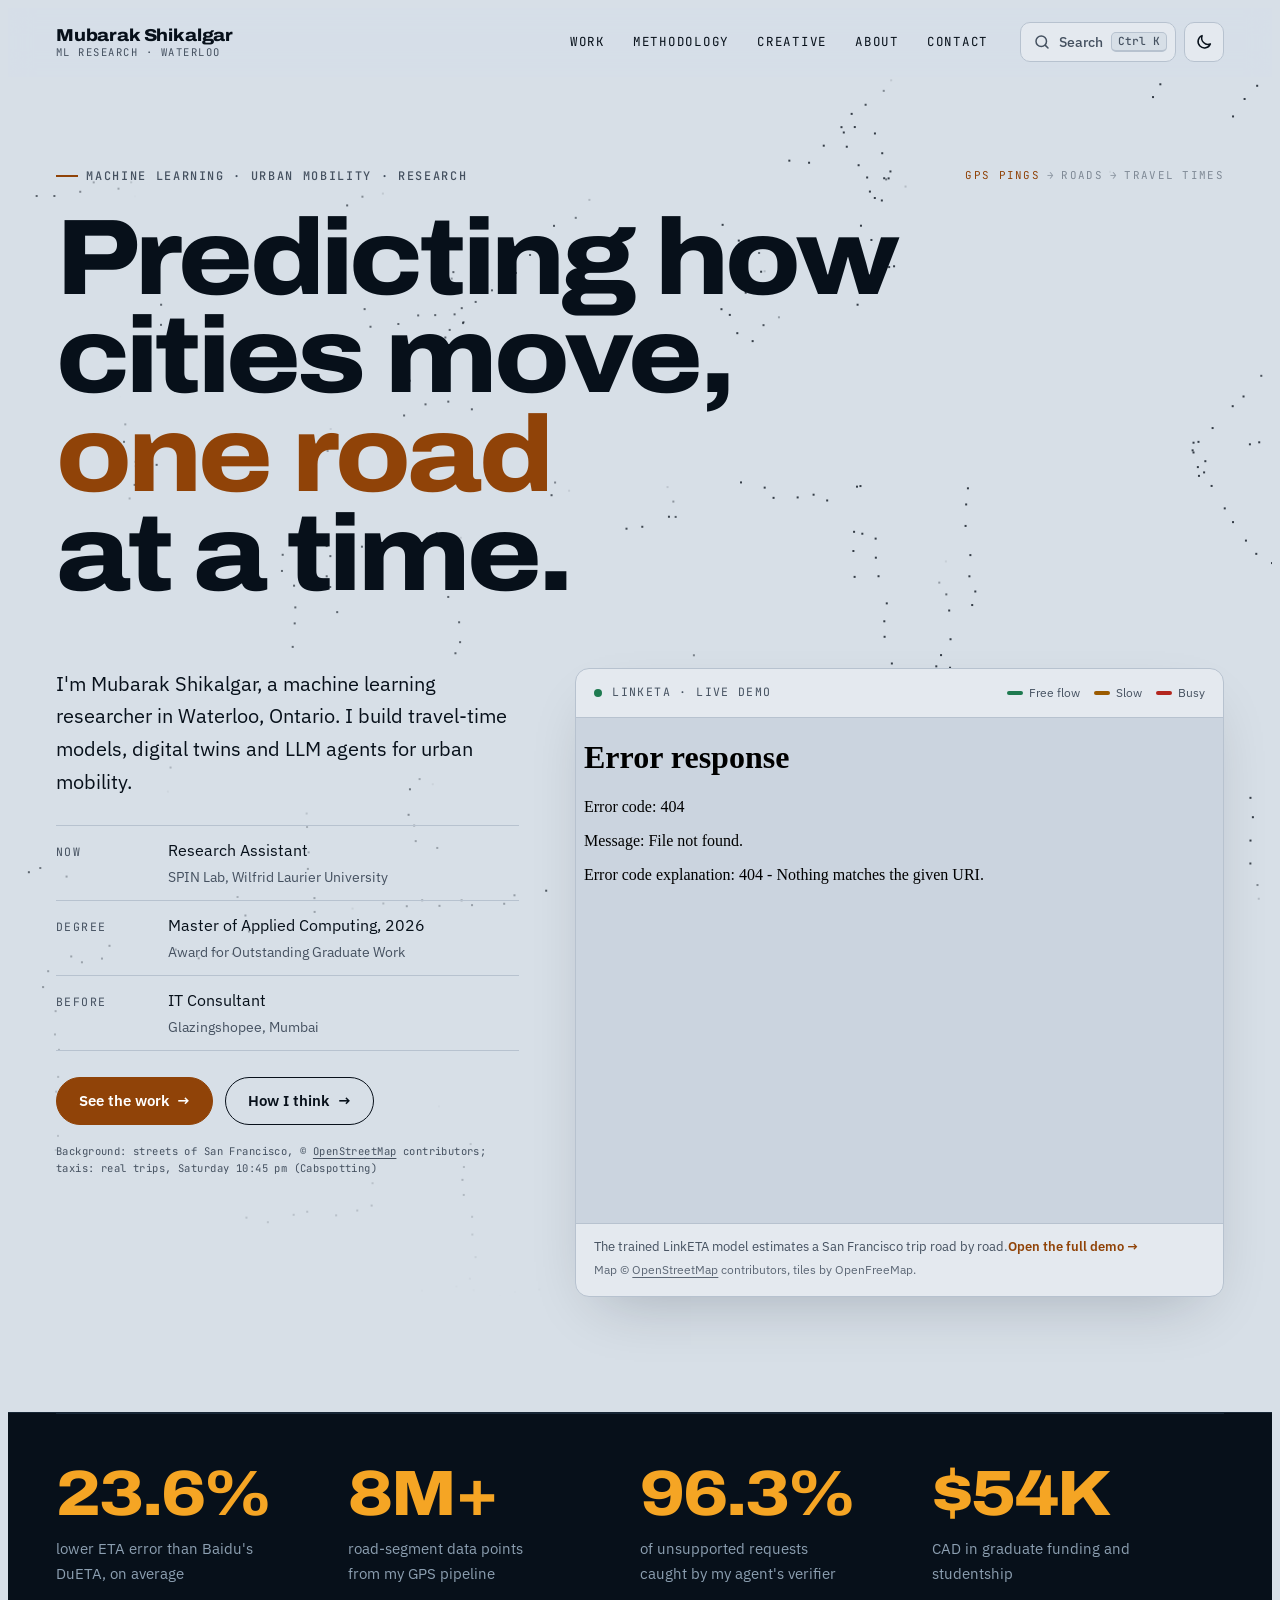
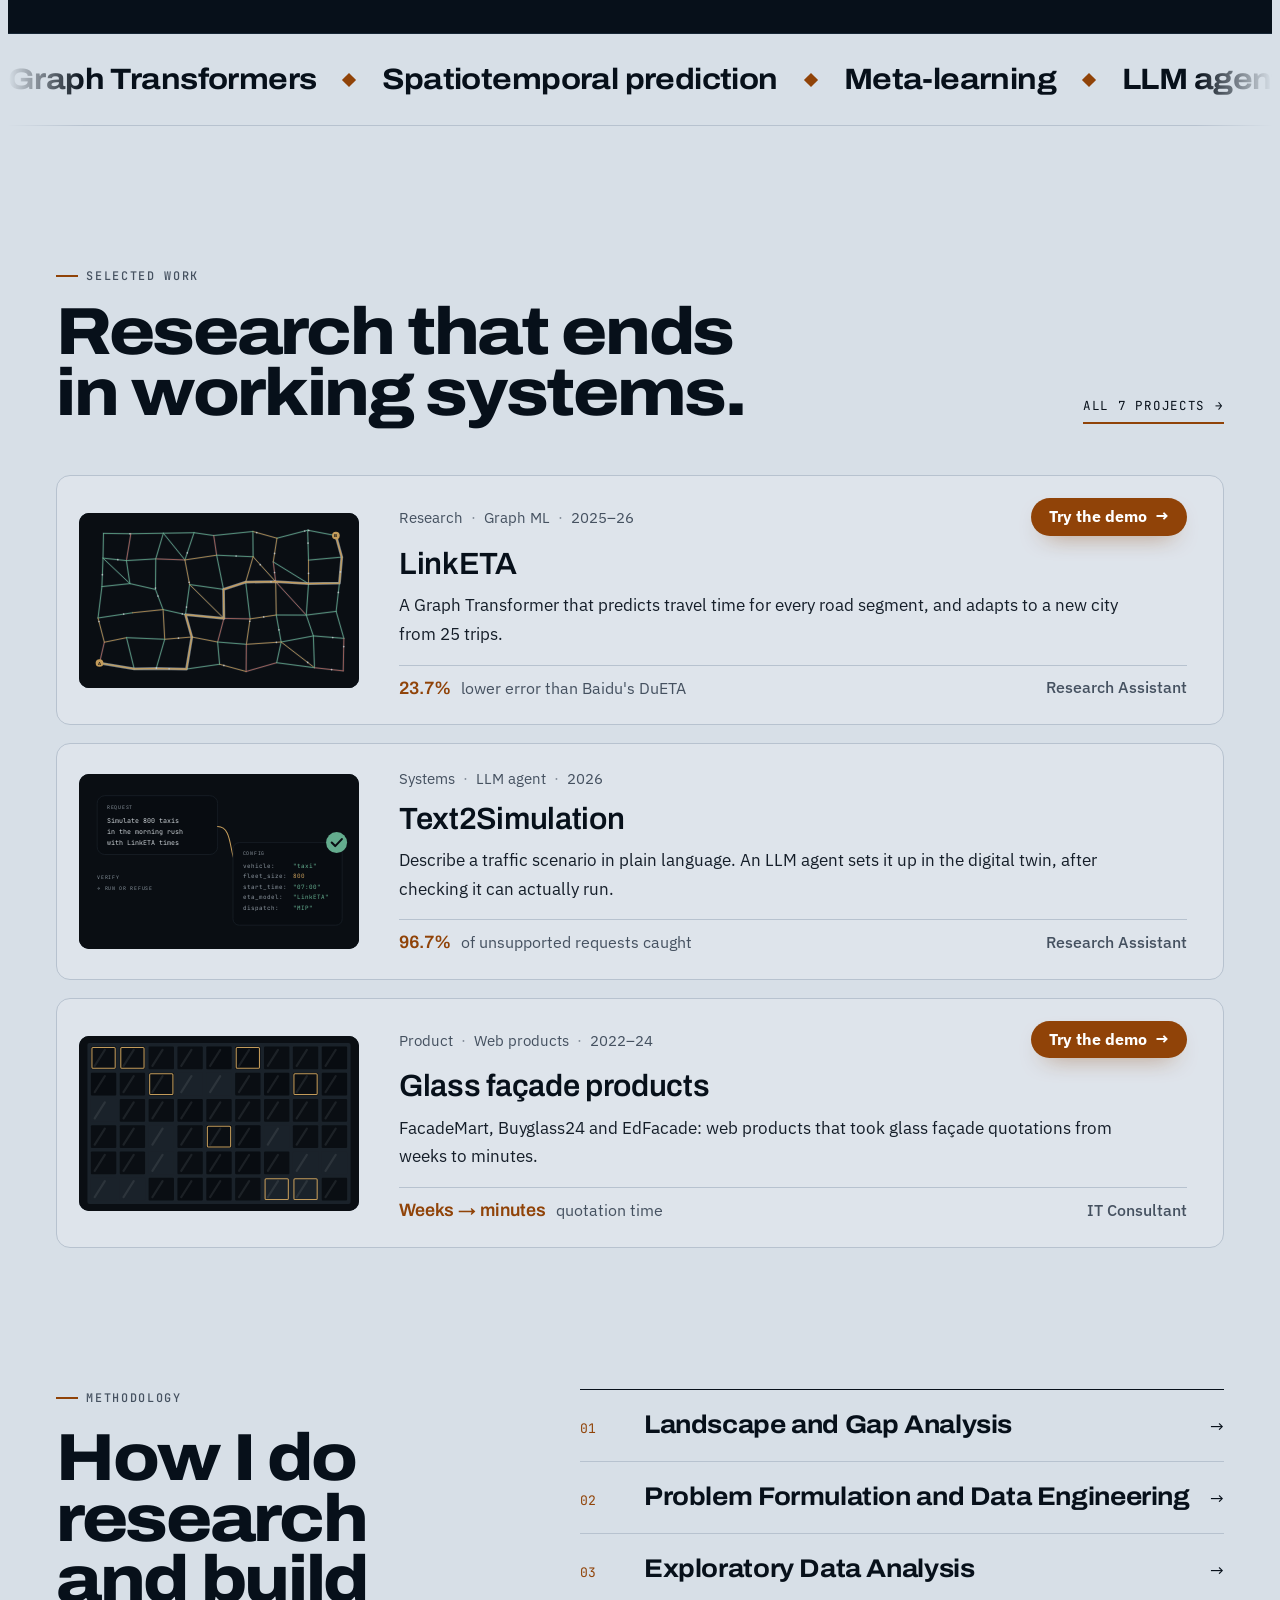
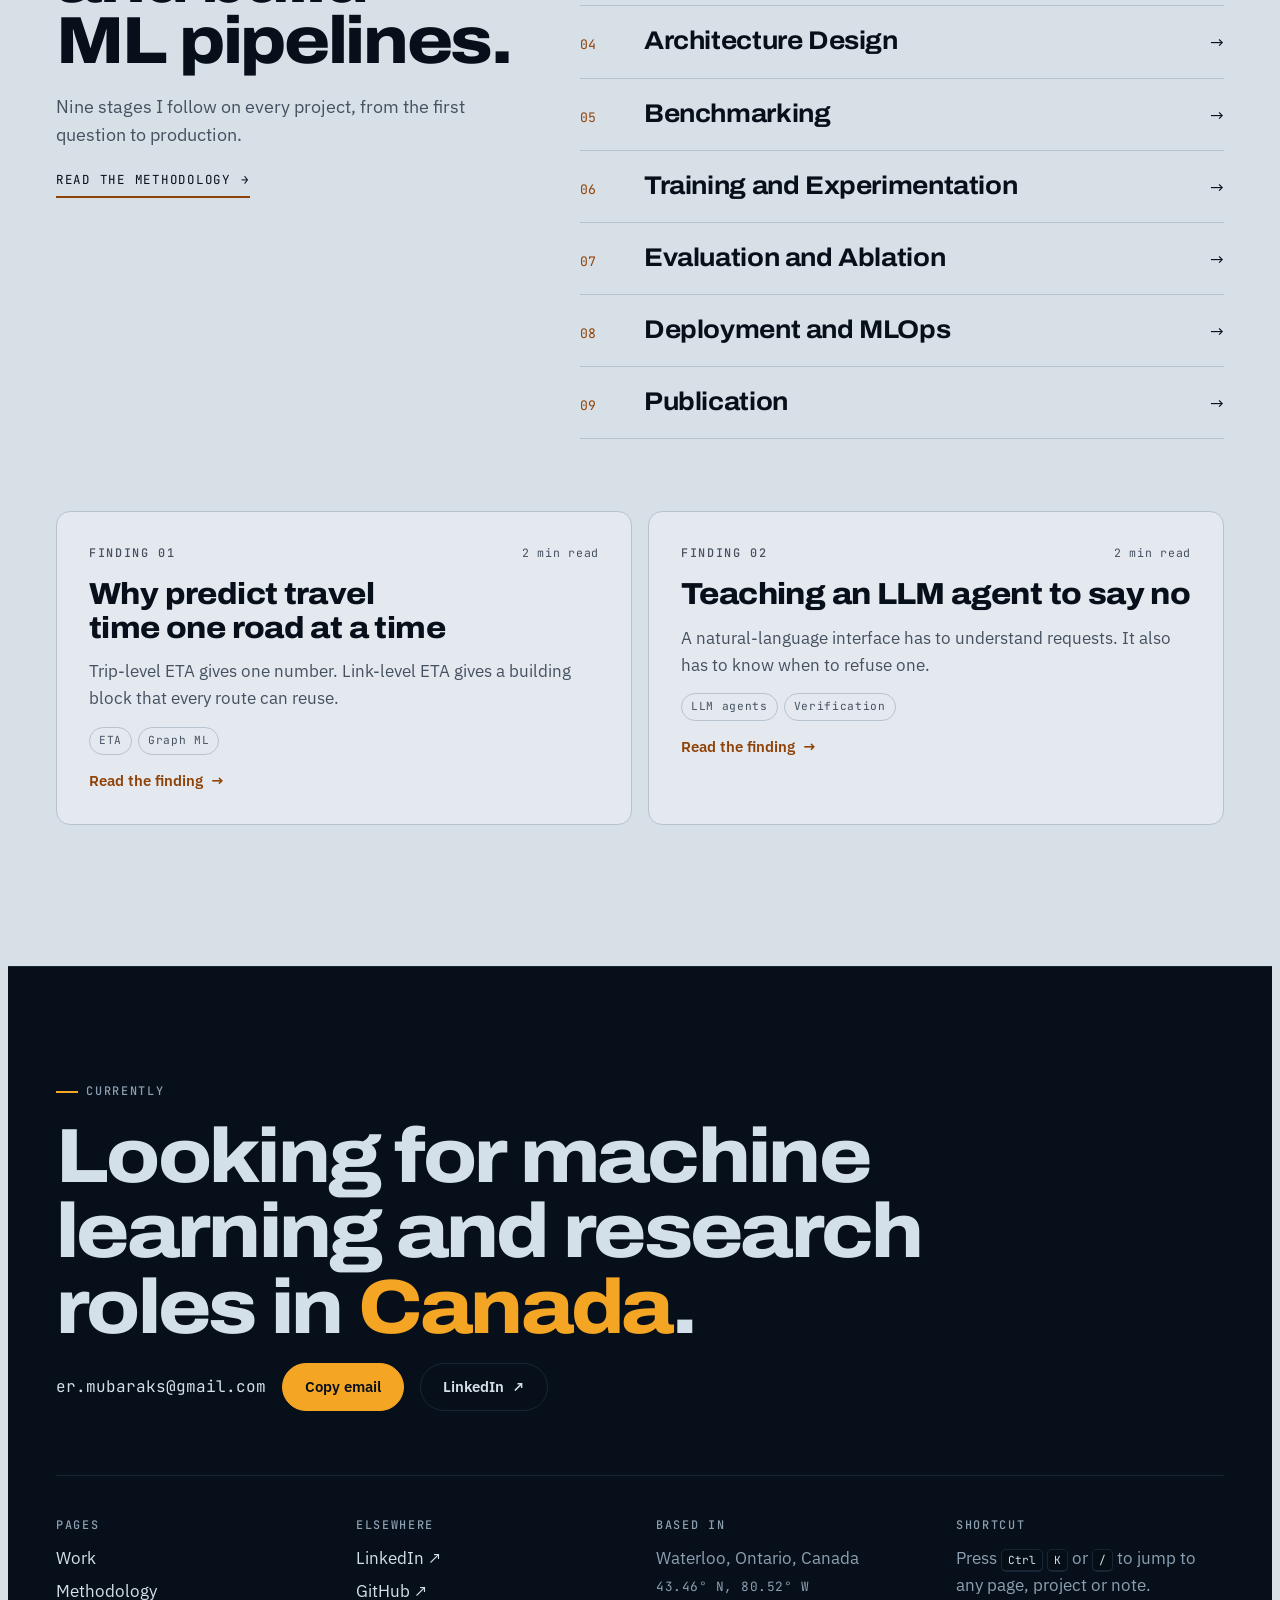
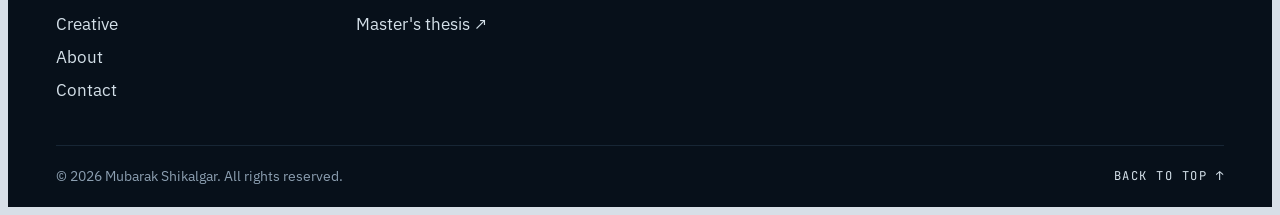
==== index.html @ 45528a8f "Home panel caption: drop 'in your browser' (LinkETA now runs on Google Cloud); Affect review: Social" ====
<!doctype html>
<html lang="en">
<head>
<meta charset="utf-8">
<meta name="viewport" content="width=device-width, initial-scale=1, viewport-fit=cover">
<title>Mubarak Shikalgar</title>
<meta name="description" content="Mubarak Shikalgar, machine learning researcher in Waterloo, Ontario: travel-time estimation, digital twins for urban mobility, and LLM agents for simulation.">
<link rel="preconnect" href="https://fonts.googleapis.com">
<link rel="preconnect" href="https://fonts.gstatic.com" crossorigin>
<link rel="stylesheet" href="https://fonts.googleapis.com/css2?family=Archivo:wdth,wght@62..125,100..900&family=IBM+Plex+Sans:ital,wght@0,400;0,500;0,600;0,700;1,400&family=JetBrains+Mono:wght@400;500;600&family=Source+Serif+4:ital,opsz,wght@0,8..60,400;0,8..60,600;1,8..60,400&display=swap">
<link rel="stylesheet" href="assets/site.css?v=b3ced9b017">
<script>
  (function () {
    try {
      var t = localStorage.getItem("ms-theme");
      if (t === "dark" || t === "light") document.documentElement.setAttribute("data-theme", t);
    } catch (e) { /* storage unavailable: follow the system theme */ }
  })();
</script>
<link rel="canonical" href="https://mubarak.sh/">
<link rel="icon" href="/favicon.svg" type="image/svg+xml">
<meta name="theme-color" content="#D7DFE7" media="(prefers-color-scheme: light)">
<meta name="theme-color" content="#07101A" media="(prefers-color-scheme: dark)">
<meta property="og:type" content="website">
<meta property="og:url" content="https://mubarak.sh/">
<meta property="og:title" content="Mubarak Shikalgar">
<meta property="og:description" content="Mubarak Shikalgar, machine learning researcher in Waterloo, Ontario: travel-time estimation, digital twins for urban mobility, and LLM agents for simulation.">
<meta name="twitter:card" content="summary">
</head>
<body>
<div class="progress" id="progress" aria-hidden="true"><span></span></div>

<header class="site-header" id="site-header">
  <div class="wrap header-bar">
    <a class="brand" href="#home">
      <span class="brand-name">Mubarak Shikalgar</span>
      <span class="brand-sub">ML research · Waterloo</span>
    </a>
    <nav class="nav" aria-label="Main">
      <a href="#work" data-nav="work">Work</a>
      <a href="#thinking" data-nav="thinking">Methodology</a>
      <a href="#creative" data-nav="creative">Creative</a>
      <a href="#about" data-nav="about">About</a>
      <a href="#contact" data-nav="contact">Contact</a>
    </nav>
    <div class="header-tools">
      <button class="kbd-btn" type="button" id="open-palette" aria-label="Search and jump to a page" aria-haspopup="dialog">
        <svg viewBox="0 0 24 24" fill="none" stroke="currentColor" stroke-width="2" stroke-linecap="round" aria-hidden="true"><circle cx="11" cy="11" r="7"/><path d="M20 20l-3.5-3.5"/></svg>
        <span class="kbd-label">Search</span>
        <kbd><span data-kbd-mod>Ctrl</span> K</kbd>
      </button>
      <button class="icon-btn" type="button" id="theme-toggle" aria-label="Switch theme">
        <svg class="i-sun" viewBox="0 0 24 24" fill="none" stroke="currentColor" stroke-width="2" stroke-linecap="round" aria-hidden="true"><circle cx="12" cy="12" r="4.5"/><path d="M12 2v2.5M12 19.5V22M4.2 4.2l1.8 1.8M18 18l1.8 1.8M2 12h2.5M19.5 12H22M4.2 19.8L6 18M18 6l1.8-1.8"/></svg>
        <svg class="i-moon" viewBox="0 0 24 24" fill="none" stroke="currentColor" stroke-width="2" stroke-linecap="round" stroke-linejoin="round" aria-hidden="true"><path d="M20.5 14.5A8.5 8.5 0 0 1 9.5 3.5a8.5 8.5 0 1 0 11 11z"/></svg>
      </button>
      <button class="icon-btn menu-btn" type="button" id="menu-toggle" aria-expanded="false" aria-controls="mobile-menu" aria-label="Open menu">
        <span class="menu-bars" aria-hidden="true"><span></span><span></span></span>
      </button>
    </div>
  </div>
</header>

<div class="mobile-menu" id="mobile-menu" hidden>
  <nav aria-label="Mobile">
    <a href="#home" data-nav="home">Home <span aria-hidden="true">→</span></a>
    <a href="#work" data-nav="work">Work <span aria-hidden="true">→</span></a>
    <a href="#thinking" data-nav="thinking">Methodology <span aria-hidden="true">→</span></a>
    <a href="#creative" data-nav="creative">Creative <span aria-hidden="true">→</span></a>
    <a href="#about" data-nav="about">About <span aria-hidden="true">→</span></a>
    <a href="#contact" data-nav="contact">Contact <span aria-hidden="true">→</span></a>
  </nav>
  <div class="email-line">
    <span class="email-text">er.mubaraks@gmail.com</span>
    <button class="btn" type="button" data-copy="er.mubaraks@gmail.com">Copy email</button>
  </div>
</div>

<main id="view" tabindex="-1">
  <noscript>
    <div class="wrap page-hero">
      <h1 class="display page-title">Mubarak Shikalgar</h1>
      <p class="page-lede">Machine learning researcher in Waterloo, Ontario. This portfolio needs JavaScript to display. Email: er.mubaraks@gmail.com</p>
    </div>
  </noscript>
</main>

<footer class="site-footer">
  <div class="wrap">
    <div class="footer-cta">
      <p class="kicker dash">Currently</p>
      <p class="footer-big">Looking for machine learning and research roles in <em>Canada</em>.</p>
      <div class="email-line">
        <span class="email-text">er.mubaraks@gmail.com</span>
        <button class="btn btn-amber" type="button" data-copy="er.mubaraks@gmail.com">Copy email</button>
        <a class="btn btn-ghost-band" href="https://linkedin.com/in/mubaraks" target="_blank" rel="noopener">LinkedIn <span class="arr" aria-hidden="true">↗</span></a>
      </div>
    </div>
    <div class="footer-grid">
      <div>
        <p class="kicker">Pages</p>
        <ul>
          <li><a href="#work">Work</a></li>
          <li><a href="#thinking">Methodology</a></li>
          <li><a href="#creative">Creative</a></li>
          <li><a href="#about">About</a></li>
          <li><a href="#contact">Contact</a></li>
        </ul>
      </div>
      <div>
        <p class="kicker">Elsewhere</p>
        <ul>
          <li><a href="https://linkedin.com/in/mubaraks" target="_blank" rel="noopener">LinkedIn ↗</a></li>
          <li><a href="https://github.com/mubarak-exe" target="_blank" rel="noopener">GitHub ↗</a></li>
          <li><a href="https://scholars.wlu.ca/etd/2908/" target="_blank" rel="noopener">Master's thesis ↗</a></li>
        </ul>
      </div>
      <div>
        <p class="kicker">Based in</p>
        <p>Waterloo, Ontario, Canada<br><span class="mono-sm">43.46° N, 80.52° W</span></p>
      </div>
      <div>
        <p class="kicker">Shortcut</p>
        <p>Press <kbd data-kbd-mod>Ctrl</kbd> <kbd>K</kbd> or <kbd>/</kbd> to jump to any page, project or note.</p>
      </div>
    </div>
    <div class="footer-base">
      <span>© 2026 Mubarak Shikalgar. All rights reserved.</span>
      <button class="to-top" type="button" data-top>Back to top ↑</button>
    </div>
  </div>
</footer>

<dialog class="palette" id="palette" aria-label="Search and jump">
  <div class="palette-box">
    <div class="palette-input">
      <svg viewBox="0 0 24 24" fill="none" stroke="currentColor" stroke-width="2" stroke-linecap="round" aria-hidden="true"><circle cx="11" cy="11" r="7"/><path d="M20 20l-3.5-3.5"/></svg>
      <input id="palette-input" type="text" placeholder="Search pages, projects and notes" autocomplete="off" spellcheck="false" role="combobox" aria-expanded="true" aria-controls="palette-list" aria-autocomplete="list" aria-label="Search">
      <kbd>Esc</kbd>
    </div>
    <ul class="palette-list" id="palette-list" role="listbox" aria-label="Results"></ul>
    <div class="palette-foot"><span><kbd>↑</kbd> <kbd>↓</kbd> to move</span><span><kbd>Enter</kbd> to open</span><span><kbd>Esc</kbd> to close</span></div>
  </div>
</dialog>

<div class="toast" id="toast" role="status" aria-live="polite"></div>

<script src="assets/content.js?v=ae293a05a1"></script>
<script src="assets/views.js?v=6992fcb9b2"></script>
<script src="assets/demos.js?v=dd2fbd524c"></script>
<script src="assets/learn-map.js?v=5c0a183961"></script>
<script src="assets/app.js?v=ff4bdcdfec"></script>
</body>
</html>
---- assets/site.css ----
/* Layout: 1280px editorial grid. Type-led heroes in expanded Archivo; navy "night map" bands carry data, demos and the footer;
   case studies and notes pair a sticky section index with a reading column. Palette: Navy + Amber (approved). */
/* Day: "Mist 2" (clear blue-grey, no white). Night: navy #07101A. Text contrast matches in both (14.2:1);
   every text colour passes WCAG AA. The navy is the same in both modes: night background, day text and day bands. */
:root {
  --bg: #D7DFE7;
  --surface: #E4E9EF;
  --surface-2: #CBD4DF;
  --ink: #07101A;
  --muted: #455160;
  --line: #B7C2CF;
  --accent: #904308;
  --accent-ink: #FFFFFF;
  --band: #07101A;
  --band-deep: #050D17;
  --band-ink: #D4E0E9;
  --band-muted: #8C9FB1;
  --band-line: #172635;
  --band-accent: #F5A524;
  --map-free: #3CCB8F;
  --map-slow: #F5A524;
  --map-jam: #FF6B5B;
  --shadow: 0 24px 60px -24px rgba(8, 18, 30, 0.24);
  --display: "Archivo", "Arial Narrow", "Helvetica Neue", Arial, sans-serif;
  --sans: "IBM Plex Sans", system-ui, -apple-system, "Segoe UI", Roboto, sans-serif;
  --serif: "Source Serif 4", Georgia, "Times New Roman", serif;
  --mono: "JetBrains Mono", ui-monospace, "Cascadia Mono", Consolas, monospace;
  --maxw: 1280px;
  --gutter: 16px;
  --radius: 14px;
  --ease: cubic-bezier(.2, .75, .1, 1);
}
@media (prefers-color-scheme: dark) {
  :root:not([data-theme="light"]) {
    --bg: #07101A; --surface: #0B1724; --surface-2: #0A1320; --ink: #D4E0E9; --muted: #8C9FB1; --line: #152230;
    --accent: #F5A524; --accent-ink: #07101A;
    --band: #0A1523; --band-deep: #050D17; --band-ink: #D4E0E9; --band-muted: #8C9FB1; --band-line: #172635; --band-accent: #F5A524;
    --map-free: #3CCB8F; --map-slow: #F5A524; --map-jam: #FF6B5B;
    --shadow: 0 24px 60px -24px rgba(0, 0, 0, 0.6);
    color-scheme: dark;
  }
}
:root[data-theme="dark"] {
  --bg: #07101A; --surface: #0B1724; --surface-2: #0A1320; --ink: #D4E0E9; --muted: #8C9FB1; --line: #152230;
  --accent: #F5A524; --accent-ink: #07101A;
  --band: #0A1523; --band-deep: #050D17; --band-ink: #D4E0E9; --band-muted: #8C9FB1; --band-line: #172635; --band-accent: #F5A524;
  --map-free: #3CCB8F; --map-slow: #F5A524; --map-jam: #FF6B5B;
  --shadow: 0 24px 60px -24px rgba(0, 0, 0, 0.6);
  color-scheme: dark;
}
@media (min-width: 720px) { :root { --gutter: 32px; } }
@media (min-width: 1100px) { :root { --gutter: 48px; } }

/* ---------- Base ---------- */
*, *::before, *::after { box-sizing: border-box; }
[hidden] { display: none !important; }
html { -webkit-text-size-adjust: 100%; }
body {
  background-color: var(--bg);
  color: var(--ink);
  font-family: var(--sans);
  font-size: 17px;
  line-height: 1.6;
  overflow-x: clip;
  -webkit-font-smoothing: antialiased;
}
body::before {
  content: ""; position: fixed; inset: 0 0 auto; height: env(safe-area-inset-top, 0px);
  z-index: 60; background: var(--bg);
}
body.menu-open { overflow: hidden; }
h1, h2, h3, h4 { margin: 0; font-family: var(--display); line-height: 1.1; text-wrap: balance; }
p, figure, blockquote, dl, dd { margin: 0; }
a { color: var(--accent); text-decoration-thickness: 1px; text-underline-offset: 3px; }
a:hover { text-decoration-thickness: 2px; }
button { font: inherit; color: inherit; }
img, svg, canvas { max-width: 100%; }
:focus-visible { outline: 2.5px solid var(--accent); outline-offset: 3px; border-radius: 6px; }
h1[tabindex]:focus, main:focus { outline: none; }
::selection { background: var(--band-accent); color: var(--band); }
.visually-hidden { position: absolute !important; width: 1px; height: 1px; overflow: hidden; clip: rect(0 0 0 0); white-space: nowrap; }

.wrap {
  max-width: var(--maxw);
  margin-inline: auto;
  padding-left: max(var(--gutter), env(safe-area-inset-left, 0px));
  padding-right: max(var(--gutter), env(safe-area-inset-right, 0px));
}
.display { font-family: var(--display); font-weight: 800; font-stretch: 112%; letter-spacing: -0.035em; line-height: 0.92; }
.kicker {
  display: inline-flex; align-items: center; gap: 0.7em;
  font-family: var(--mono); font-size: 0.74rem; font-weight: 500; letter-spacing: 0.14em; text-transform: uppercase;
  color: var(--muted);
}
.kicker.dash::before { content: ""; width: 22px; height: 2px; background: var(--accent); flex: none; }
.band .kicker, .band-card .kicker, .site-footer .kicker { color: var(--band-muted); }
.band .kicker.dash::before, .site-footer .kicker.dash::before { background: var(--band-accent); }
.site-footer .mono-sm { color: var(--band-muted); }
.mono-sm { font-family: var(--mono); font-size: 0.8rem; color: var(--muted); letter-spacing: 0.04em; }
.arr { display: inline-block; transition: transform 0.25s var(--ease); }

/* Line-by-line headline reveal (plays once per page load) */
.lines .line { display: block; overflow: hidden; padding-bottom: 0.1em; margin-bottom: -0.1em; }
.lines .line > span { display: inline-block; max-width: 100%; }
.entering .lines .line > span { animation: line-up 0.9s var(--ease) both; animation-delay: calc(var(--i, 0) * 90ms + 60ms); }
@keyframes line-up { from { transform: translateY(102%); } to { transform: none; } }

/* Scroll reveals: only elements below the fold at load get .rv-pending */
.rv-pending { opacity: 0; transform: translateY(28px); }
.rv-in { transition: opacity 0.8s var(--ease), transform 0.8s var(--ease); }

/* ---------- Header ---------- */
.progress { position: fixed; top: env(safe-area-inset-top, 0px); left: 0; right: 0; height: 3px; z-index: 70; pointer-events: none; opacity: 0; transition: opacity 0.2s; }
.progress.on { opacity: 1; }
.progress span { display: block; height: 100%; background: var(--accent); transform: scaleX(0); transform-origin: left; }
.site-header {
  position: sticky; top: env(safe-area-inset-top, 0px); z-index: 50;
  background: var(--bg);
  background: color-mix(in srgb, var(--bg) 88%, transparent);
  -webkit-backdrop-filter: saturate(1.4) blur(12px); backdrop-filter: saturate(1.4) blur(12px);
  border-bottom: 1px solid transparent; transition: border-color 0.2s;
  view-transition-name: site-header;
}
.site-header.scrolled { border-bottom-color: var(--line); }
.header-bar { display: flex; align-items: center; gap: 20px; min-height: 68px; }
.brand { display: grid; line-height: 1.15; color: var(--ink); text-decoration: none; margin-right: auto; min-width: 0; }
.brand-name { font-family: var(--display); font-weight: 800; font-stretch: 112%; font-size: 1.08rem; letter-spacing: -0.01em; white-space: nowrap; }
.brand-sub { font-family: var(--mono); font-size: 0.66rem; letter-spacing: 0.14em; text-transform: uppercase; color: var(--muted); white-space: nowrap; }
.nav { display: none; gap: 4px; }
.nav a {
  position: relative; padding: 10px 12px; border-radius: 8px;
  font-family: var(--mono); font-size: 0.78rem; letter-spacing: 0.14em; text-transform: uppercase;
  color: var(--ink); text-decoration: none;
}
.nav a::after { content: ""; position: absolute; left: 12px; right: 12px; bottom: 4px; height: 2px; background: var(--accent); transform: scaleX(0); transform-origin: left; transition: transform 0.3s var(--ease); }
.nav a:hover::after, .nav a[aria-current="page"]::after { transform: scaleX(1); }
.nav a[aria-current="page"] { color: var(--accent); }
.header-tools { display: flex; align-items: center; gap: 8px; }
.kbd-btn, .icon-btn {
  height: 40px; border: 1px solid var(--line); background: var(--surface); color: var(--ink);
  border-radius: 10px; cursor: pointer; transition: border-color 0.2s, background 0.2s;
}
.kbd-btn:hover, .icon-btn:hover { border-color: var(--ink); }
.kbd-btn { display: inline-flex; align-items: center; gap: 8px; padding: 0 10px; color: var(--muted); font-size: 0.86rem; font-weight: 500; }
.kbd-label, .kbd-btn kbd { display: none; }
.icon-btn { width: 40px; display: inline-grid; place-items: center; }
.icon-btn svg, .kbd-btn svg { width: 18px; height: 18px; }
#theme-toggle[data-mode="dark"] .i-moon, #theme-toggle[data-mode="light"] .i-sun { display: none; }
.menu-btn { display: inline-grid; }
/* Own class name: ".bars" is the bar-chart component and its padding and border used to leak in here. */
.menu-btn .menu-bars { width: 18px; height: 12px; position: relative; display: block; }
.menu-btn .menu-bars span { position: absolute; left: 0; right: 0; height: 2px; background: currentColor; border-radius: 2px; transition: transform 0.3s var(--ease), top 0.3s var(--ease); }
.menu-btn .menu-bars span:first-child { top: 1px; } .menu-btn .menu-bars span:last-child { top: 9px; }
.menu-btn[aria-expanded="true"] .menu-bars span:first-child { top: 5px; transform: rotate(45deg); }
.menu-btn[aria-expanded="true"] .menu-bars span:last-child { top: 5px; transform: rotate(-45deg); }
kbd {
  font-family: var(--mono); font-size: 0.7rem; line-height: 1; padding: 3px 6px;
  border: 1px solid var(--line); border-bottom-width: 2px; border-radius: 5px; background: var(--bg); color: var(--muted);
}
@media (min-width: 640px) { .kbd-label, .kbd-btn kbd { display: inline; } .kbd-btn { padding: 0 8px 0 12px; } }
/* Six links fit in the header from 1120px; narrower screens use the menu button. */
@media (min-width: 1000px) { .nav { display: flex; } .menu-btn { display: none; } }
@media (min-width: 1000px) and (max-width: 1279px) { .kbd-label { display: none; } }

.mobile-menu {
  position: fixed; inset: 0; z-index: 45; background: var(--bg);
  padding: calc(env(safe-area-inset-top, 0px) + 96px) max(var(--gutter), env(safe-area-inset-right, 0px)) calc(env(safe-area-inset-bottom, 0px) + 32px) max(var(--gutter), env(safe-area-inset-left, 0px));
  display: grid; align-content: start; gap: 32px; overflow-y: auto;
}
.mobile-menu nav { display: grid; }
.mobile-menu nav a {
  font-family: var(--display); font-weight: 800; font-stretch: 112%; letter-spacing: -0.03em;
  font-size: clamp(2.4rem, 11vw, 3.6rem); line-height: 1.05; color: var(--ink); text-decoration: none;
  padding-block: 6px; border-bottom: 1px solid var(--line); display: flex; justify-content: space-between; align-items: baseline;
}
.mobile-menu nav a span { font-family: var(--mono); font-size: 0.8rem; font-weight: 500; letter-spacing: 0.1em; color: var(--muted); }
.mobile-menu nav a[aria-current="page"] { color: var(--accent); }
@media (prefers-reduced-motion: no-preference) {
  .mobile-menu:not([hidden]) nav a { animation: menu-in 0.5s var(--ease) both; }
  .mobile-menu:not([hidden]) nav a:nth-child(2) { animation-delay: 40ms; }
  .mobile-menu:not([hidden]) nav a:nth-child(3) { animation-delay: 80ms; }
  .mobile-menu:not([hidden]) nav a:nth-child(4) { animation-delay: 120ms; }
  .mobile-menu:not([hidden]) nav a:nth-child(5) { animation-delay: 160ms; }
  .mobile-menu:not([hidden]) nav a:nth-child(6) { animation-delay: 200ms; }
  .mobile-menu:not([hidden]) nav a:nth-child(7) { animation-delay: 240ms; }
}
@keyframes menu-in { from { opacity: 0; transform: translateY(16px); } }

/* ---------- Buttons ---------- */
.btn {
  display: inline-flex; align-items: center; justify-content: center; gap: 0.55em;
  min-height: 48px; padding: 0 22px; border-radius: 999px;
  font-family: var(--sans); font-weight: 600; font-size: 0.95rem; line-height: 1;
  border: 1.5px solid var(--ink); background: transparent; color: var(--ink);
  text-decoration: none; cursor: pointer; transition: background 0.2s, color 0.2s, border-color 0.2s;
}
.btn:hover { background: var(--ink); color: var(--bg); text-decoration: none; }
.btn:hover .arr { transform: translateX(4px); }
.btn:hover .arr-down { transform: translateY(3px); }
.btn-primary { background: var(--accent); border-color: var(--accent); color: var(--accent-ink); }
.btn-primary:hover { background: var(--ink); border-color: var(--ink); color: var(--bg); }
.btn-amber { background: var(--band-accent); border-color: var(--band-accent); color: var(--band); }
.btn-amber:hover { background: var(--band-ink); border-color: var(--band-ink); color: var(--band); }
.btn-ghost-band { border-color: var(--band-line); color: var(--band-ink); }
.btn-ghost-band:hover { background: var(--band-ink); border-color: var(--band-ink); color: var(--band); }
.actions { display: flex; flex-wrap: wrap; gap: 12px; }

/* ---------- Shared page pieces ---------- */
.page-hero { padding-block: clamp(28px, 4vw, 56px) clamp(32px, 5vw, 64px); display: grid; gap: 22px; }
.page-title { font-size: clamp(2.7rem, 7.6vw, 6.6rem); }
.page-lede { font-size: clamp(1.1rem, 1.7vw, 1.35rem); color: var(--muted); max-width: 36em; }
.section { padding-top: clamp(80px, 11vw, 150px); }
.section-head { display: flex; flex-wrap: wrap; align-items: flex-end; justify-content: space-between; gap: 16px 40px; margin-bottom: clamp(28px, 4vw, 52px); }
.section-head > div { display: grid; gap: 16px; }
.section-title { font-size: clamp(2.2rem, 5.2vw, 4.4rem); }
.section-lede { font-size: 1.12rem; color: var(--muted); max-width: 32em; }
.more-link {
  display: inline-flex; align-items: center; gap: 10px; padding-bottom: 6px;
  font-family: var(--mono); font-size: 0.78rem; letter-spacing: 0.14em; text-transform: uppercase;
  color: var(--ink); text-decoration: none; border-bottom: 2px solid var(--accent);
}
.more-link:hover .arr { transform: translateX(5px); }
.back-link { display: inline-flex; align-items: center; gap: 8px; font-family: var(--mono); font-size: 0.78rem; letter-spacing: 0.12em; text-transform: uppercase; color: var(--muted); text-decoration: none; justify-self: start; }
.back-link:hover { color: var(--accent); }
.band { background: var(--band); color: var(--band-ink); border-block: 1px solid var(--band-line); }

/* ---------- Home hero ---------- */
.hero { padding-block: clamp(40px, 7vw, 100px) 0; display: grid; gap: 24px; }
.hero-title { font-size: clamp(2.9rem, 8.4vw, 7.2rem); }
.hero-title em { font-style: normal; color: var(--accent); }
.hero-grid { display: grid; gap: 40px; margin-top: clamp(16px, 3vw, 40px); align-items: start; }
@media (min-width: 1000px) { .hero-grid { grid-template-columns: minmax(0, 5fr) minmax(0, 7fr); gap: 56px; } }
.hero-intro { display: grid; gap: 26px; align-content: start; min-width: 0; }
.lede { font-size: clamp(1.1rem, 1.6vw, 1.28rem); max-width: 30em; }
.now-list { display: grid; border-top: 1px solid var(--line); }
.now-list > div { display: grid; grid-template-columns: 6rem minmax(0, 1fr); gap: 16px; padding-block: 12px; border-bottom: 1px solid var(--line); align-items: baseline; }
.now-list dt, .label-mono { font-family: var(--mono); font-size: 0.72rem; letter-spacing: 0.12em; text-transform: uppercase; color: var(--muted); }
.now-list dd { font-size: 0.98rem; }
/* Second line under a position: the organisation (or the award under the degree) */
.dd-sub { display: block; margin-top: 2px; font-size: 0.92em; color: var(--muted); }

/* Night-map card (hero) */
.map-card { margin: 0; background: var(--band); color: var(--band-ink); border: 1px solid var(--band-line); border-radius: var(--radius); overflow: hidden; box-shadow: var(--shadow); min-width: 0; }
.map-head { display: flex; flex-wrap: wrap; align-items: center; justify-content: space-between; gap: 8px 16px; padding: 14px 18px; border-bottom: 1px solid var(--band-line); }
.map-live { display: inline-flex; align-items: center; gap: 10px; font-family: var(--mono); font-size: 0.72rem; letter-spacing: 0.12em; text-transform: uppercase; color: var(--band-muted); }
.live-dot { width: 8px; height: 8px; border-radius: 50%; background: var(--map-free); }
@media (prefers-reduced-motion: no-preference) { .live-dot { animation: pulse 2s infinite; } }
@keyframes pulse { 0% { box-shadow: 0 0 0 0 var(--map-free); } 70% { box-shadow: 0 0 0 8px transparent; } 100% { box-shadow: 0 0 0 0 transparent; } }
.legend { list-style: none; margin: 0; padding: 0; display: flex; flex-wrap: wrap; gap: 4px 14px; font-size: 0.78rem; color: var(--band-muted); }
.legend li { display: inline-flex; align-items: center; gap: 6px; }
/* City picker: only shown once the panel is running on real streets (demos.js adds .is-real). */
.map-cities { display: none; flex-wrap: wrap; gap: 8px; padding: 12px 18px; border-bottom: 1px solid var(--band-line); }
.map-card.is-real .map-cities { display: flex; }
.map-cities .chip-btn { min-height: 32px; padding: 0 12px; font-size: 0.8rem; }
.sw { width: 16px; height: 4px; border-radius: 2px; display: inline-block; }
.sw-free { background: var(--map-free); } .sw-slow { background: var(--map-slow); } .sw-jam { background: var(--map-jam); }
.map-canvas { position: relative; width: 100%; aspect-ratio: 16 / 11; max-width: 100%; }
.map-canvas canvas, .demo-canvas canvas { position: absolute; inset: 0; width: 100%; height: 100%; display: block; touch-action: manipulation; }
/* home panel: the LinkETA demo in a frame (demos/linketa/embed.html) */
.map-embed { position: relative; aspect-ratio: 16 / 12.5; background: var(--band); }
.map-embed iframe { position: absolute; inset: 0; width: 100%; height: 100%; border: 0; display: block; }
.map-embed-wait { position: absolute; inset: 0; margin: 0; display: grid; place-items: center; color: var(--band-muted); font-size: 0.85rem; }
.map-embed.ready .map-embed-wait { display: none; }
@media (max-width: 560px) { .map-embed { aspect-ratio: 4 / 5; } }
.map-hint a { color: var(--band-accent); font-weight: 600; text-decoration: none; white-space: nowrap; }
.map-hint a:hover { text-decoration: underline; }
.map-credit { display: block; margin-top: 4px; font-size: 0.74rem; opacity: 0.85; }
.map-credit a { color: inherit; font-weight: 400; text-decoration: underline; }
/* The LinkETA panel follows the day/night theme, like the demo inside it (2026-11-18). Route colours by day are the
   demo's own day colours, so the legend matches the map; by night the usual map colours. */
.map-card[data-map="linketa"] { background: var(--surface); color: var(--ink); border-color: var(--line);
  --eta-free: #1E7A50; --eta-slow: #9A5A00; --eta-busy: #B3261E; }
@media (prefers-color-scheme: dark) {
  :root:not([data-theme="light"]) .map-card[data-map="linketa"] { --eta-free: var(--map-free); --eta-slow: var(--map-slow); --eta-busy: var(--map-jam); }
}
:root[data-theme="dark"] .map-card[data-map="linketa"] { --eta-free: var(--map-free); --eta-slow: var(--map-slow); --eta-busy: var(--map-jam); }
.map-card[data-map="linketa"] .map-head, .map-card[data-map="linketa"] .map-hint { border-color: var(--line); }
.map-card[data-map="linketa"] .map-live, .map-card[data-map="linketa"] .legend, .map-card[data-map="linketa"] .map-hint,
.map-card[data-map="linketa"] .map-embed-wait { color: var(--muted); }
.map-card[data-map="linketa"] .sw-free, .map-card[data-map="linketa"] .live-dot { background: var(--eta-free); }
.map-card[data-map="linketa"] .sw-slow { background: var(--eta-slow); }
.map-card[data-map="linketa"] .sw-jam { background: var(--eta-busy); }
.map-card[data-map="linketa"] .map-hint a { color: var(--accent); }
.map-card[data-map="linketa"] .map-credit a { color: inherit; }
.map-card[data-map="linketa"] .map-embed { background: var(--surface-2); }
.map-foot { display: grid; grid-template-columns: repeat(3, minmax(0, 1fr)); border-top: 1px solid var(--band-line); }
.map-foot > div { display: grid; gap: 2px; padding: 12px 16px; min-width: 0; }
.map-foot > div + div { border-left: 1px solid var(--band-line); }
.mf-label { font-family: var(--mono); font-size: 0.68rem; letter-spacing: 0.12em; text-transform: uppercase; color: var(--band-muted); }
.mf-value { font-family: var(--display); font-weight: 800; font-stretch: 108%; font-size: clamp(1.1rem, 2.6vw, 1.6rem); line-height: 1.15; font-variant-numeric: tabular-nums; white-space: nowrap; }
.map-hint { padding: 12px 18px 16px; font-size: 0.84rem; color: var(--band-muted); border-top: 1px solid var(--band-line); }

/* Stats band */
.stats-band { margin-top: clamp(64px, 9vw, 120px); }
.stats-grid { display: grid; grid-template-columns: repeat(auto-fit, minmax(min(100%, 13rem), 1fr)); }
.stat { display: grid; gap: 10px; align-content: start; padding: clamp(26px, 4vw, 48px) 24px clamp(26px, 4vw, 48px) 0; color: inherit; text-decoration: none; border-top: 1px solid var(--band-line); }
.stat-value { font-family: var(--display); font-weight: 800; font-stretch: 112%; font-size: clamp(2.4rem, 5vw, 4.4rem); line-height: 1; letter-spacing: -0.03em; color: var(--band-accent); font-variant-numeric: tabular-nums; }
.stat-label { color: var(--band-muted); font-size: 0.95rem; max-width: 22ch; }
a.stat:hover .stat-label { color: var(--band-ink); }

/* Marquee */
.marquee { overflow: hidden; border-bottom: 1px solid var(--line); padding-block: 22px; -webkit-mask-image: linear-gradient(90deg, transparent, #000 6%, #000 94%, transparent); mask-image: linear-gradient(90deg, transparent, #000 6%, #000 94%, transparent); }
.marquee-track { display: flex; width: max-content; }
.marquee-track span { display: inline-flex; align-items: center; gap: 28px; padding-right: 28px; white-space: nowrap; font-family: var(--display); font-weight: 700; font-stretch: 112%; font-size: clamp(1.25rem, 2.3vw, 1.9rem); letter-spacing: -0.02em; }
.marquee-track span::after { content: ""; width: 10px; height: 10px; background: var(--accent); transform: rotate(45deg); flex: none; }
@media (prefers-reduced-motion: no-preference) {
  .marquee-track { animation: marquee 48s linear infinite; }
  .marquee:hover .marquee-track { animation-play-state: paused; }
}
@keyframes marquee { to { transform: translateX(-50%); } }

/* ---------- Work rows ---------- */
.work-list { display: grid; border-top: 1px solid var(--ink); }
.work-row { position: relative; isolation: isolate; display: grid; gap: 18px; padding-block: 28px; border-bottom: 1px solid var(--line); color: var(--ink); text-decoration: none; }
.work-row::before { content: ""; position: absolute; inset: 0 -12px; z-index: -1; border-radius: 12px; background: var(--surface); opacity: 0; transition: opacity 0.3s; }
.work-row:hover::before { opacity: 1; }
@media (min-width: 880px) {
  .work-row { grid-template-columns: 3rem minmax(0, 5fr) minmax(0, 6fr); gap: 36px; align-items: center; padding-block: 36px; }
}
.work-idx { font-family: var(--mono); font-size: 0.82rem; color: var(--muted); align-self: start; padding-top: 6px; }
.work-cover { display: block; aspect-ratio: 16 / 10; max-width: 100%; border-radius: 12px; overflow: hidden; background: var(--band); }
.work-cover svg { display: block; width: 100%; height: 100%; transition: transform 0.7s var(--ease); }
.work-row:hover .work-cover svg { transform: scale(1.045); }
.work-body { display: grid; gap: 12px; min-width: 0; align-content: center; }
.work-meta { display: flex; flex-wrap: wrap; gap: 4px 18px; font-family: var(--mono); font-size: 0.72rem; letter-spacing: 0.12em; text-transform: uppercase; color: var(--muted); }
.work-meta span:first-child { color: var(--accent); }
.work-title { font-family: var(--display); font-weight: 800; font-stretch: 112%; font-size: clamp(1.9rem, 3.8vw, 3.2rem); line-height: 1; letter-spacing: -0.03em; overflow-wrap: anywhere; }
.work-hook { color: var(--muted); font-size: 1.04rem; max-width: 34em; }
.work-foot { display: flex; flex-wrap: wrap; align-items: baseline; justify-content: space-between; gap: 10px 24px; padding-top: 6px; }
.work-metric { display: inline-flex; flex-wrap: wrap; align-items: baseline; gap: 4px 10px; }
.work-metric strong { font-family: var(--display); font-weight: 800; font-stretch: 108%; font-size: 1.5rem; color: var(--accent); font-variant-numeric: tabular-nums; }
.work-metric small { font-size: 0.88rem; color: var(--muted); }
.work-cta { font-weight: 600; font-size: 0.95rem; display: inline-flex; gap: 8px; align-items: center; white-space: nowrap; }
.work-row:hover .work-cta .arr { transform: translateX(6px); }
.work-row[hidden] { display: none; }

.filters { display: flex; flex-wrap: wrap; gap: 8px; margin-bottom: 28px; }
.filter {
  display: inline-flex; align-items: center; gap: 10px; min-height: 44px; padding: 0 18px; border-radius: 999px;
  border: 1.5px solid var(--line); background: var(--surface); color: var(--ink); font-weight: 600; font-size: 0.92rem; cursor: pointer;
  transition: background 0.2s, color 0.2s, border-color 0.2s;
}
.filter:hover { border-color: var(--ink); }
.filter .count { font-family: var(--mono); font-size: 0.72rem; color: var(--muted); }
.filter[aria-pressed="true"] { background: var(--ink); border-color: var(--ink); color: var(--bg); }
.filter[aria-pressed="true"] .count { color: inherit; opacity: 0.75; }
.filter-status { font-family: var(--mono); font-size: 0.78rem; letter-spacing: 0.08em; color: var(--muted); margin-bottom: 12px; }

/* ---------- Thinking teaser + notes ---------- */
.think-grid { display: grid; gap: 40px; }
@media (min-width: 1000px) { .think-grid { grid-template-columns: minmax(0, 5fr) minmax(0, 7fr); gap: 64px; align-items: start; } }
.think-intro { display: grid; gap: 20px; justify-items: start; }
.steps-mini { list-style: none; margin: 0; padding: 0; border-top: 1px solid var(--ink); }
.steps-mini a { display: grid; grid-template-columns: 3rem minmax(0, 1fr) auto; gap: 16px; align-items: baseline; padding-block: 20px; border-bottom: 1px solid var(--line); color: var(--ink); text-decoration: none; }
.steps-mini .n { font-family: var(--mono); font-size: 0.82rem; color: var(--accent); }
.steps-mini .t { font-family: var(--display); font-weight: 700; font-stretch: 108%; font-size: clamp(1.2rem, 2.2vw, 1.6rem); letter-spacing: -0.015em; line-height: 1.15; }
.steps-mini a:hover .t { color: var(--accent); }
.steps-mini a:hover .arr { transform: translateX(5px); }
.note-cards { display: grid; gap: 16px; }
@media (min-width: 760px) { .note-cards { grid-template-columns: repeat(2, minmax(0, 1fr)); } }
.home-notes { margin-top: clamp(40px, 6vw, 72px); }
.note-card {
  display: grid; gap: 14px; align-content: start; padding: clamp(22px, 3vw, 32px);
  border: 1px solid var(--line); border-radius: var(--radius); background: var(--surface); color: var(--ink); text-decoration: none;
  transition: border-color 0.25s, transform 0.35s var(--ease), box-shadow 0.35s var(--ease);
}
.note-card:hover { border-color: var(--accent); transform: translateY(-4px); box-shadow: var(--shadow); }
.note-card-top { display: flex; justify-content: space-between; gap: 12px; }
.note-time { font-family: var(--mono); font-size: 0.72rem; color: var(--muted); letter-spacing: 0.06em; }
.note-card h3 { font-weight: 800; font-stretch: 108%; font-size: clamp(1.45rem, 2.4vw, 1.9rem); letter-spacing: -0.02em; line-height: 1.1; }
.note-card p { color: var(--muted); }
.tag-row { display: flex; flex-wrap: wrap; gap: 6px; list-style: none; margin: 0; padding: 0; }
.tag-row > * { font-family: var(--mono); font-size: 0.7rem; letter-spacing: 0.06em; padding: 4px 9px; border: 1px solid var(--line); border-radius: 999px; color: var(--muted); }
.note-card-cta { font-weight: 600; font-size: 0.92rem; color: var(--accent); display: inline-flex; gap: 8px; }
.note-card:hover .note-card-cta .arr { transform: translateX(5px); }

/* Methodology page: overview route, compact stage tracker, stage cards, playable visuals */
.jump-row { display: flex; flex-wrap: wrap; gap: 12px; padding-top: 8px; }

/* Overview route: one line per phase, one stop per stage (vertical on phones, horizontal from 900px) */
.rm { list-style: none; margin: 18px 0 0; padding: 0; display: grid; gap: 10px; }
.rm-phase {
  display: grid; gap: 10px; align-content: start; padding: 12px 14px 14px; border-radius: 12px;
  border: 1px solid var(--line); border-top: 2px solid var(--accent); background: color-mix(in srgb, var(--surface) 45%, transparent);
}
.rm-pname { font-family: var(--mono); font-size: 0.68rem; letter-spacing: 0.12em; text-transform: uppercase; color: var(--accent); }
.rm-stops { list-style: none; margin: 0; padding: 0; display: grid; }
.rm-stop { position: relative; }
.rm-stop button { all: unset; box-sizing: border-box; cursor: pointer; display: flex; align-items: flex-start; gap: 14px; width: 100%; padding-bottom: 12px; border-radius: 10px; }
.rm-stop:last-child button { padding-bottom: 0; }
.rm-dot {
  flex: none; position: relative; z-index: 1; width: 34px; height: 34px; border-radius: 50%; display: grid; place-items: center;
  font-family: var(--mono); font-size: 0.72rem; font-weight: 600; color: var(--accent); background: var(--bg); border: 2px solid var(--accent);
  transition: background 0.2s, color 0.2s, transform 0.25s var(--ease);
}
.rm-t { padding-top: 7px; font-size: 0.92rem; line-height: 1.35; color: var(--muted); transition: color 0.2s; }
.rm-stop button:hover .rm-dot, .rm-stop button:focus-visible .rm-dot { background: var(--accent); color: var(--accent-ink); transform: scale(1.08); }
.rm-stop button:hover .rm-t, .rm-stop button:focus-visible .rm-t { color: var(--ink); }
.rm-stop button:focus-visible { outline: 2px solid var(--accent); outline-offset: 3px; }
.rm-stop:not(:last-child)::after { content: ""; position: absolute; left: 16px; top: 34px; bottom: 0; width: 2px; background: color-mix(in srgb, var(--accent) 45%, var(--line)); }
@media (min-width: 900px) {
  .rm { grid-template-columns: var(--cols, repeat(4, minmax(0, 1fr))); gap: 10px; margin-top: 26px; }
  .rm-phase { gap: 14px; padding: 12px 0 16px; }
  .rm-pname { text-align: center; padding: 0 8px; }
  .rm-stops { grid-template-columns: repeat(var(--n), minmax(0, 1fr)); }
  .rm-stop button { flex-direction: column; align-items: center; text-align: center; gap: 10px; padding: 0 7px; }
  .rm-t { padding-top: 0; font-size: 0.8rem; line-height: 1.35; text-wrap: balance; }
  .rm-stop:not(:last-child)::after { left: 50%; right: -50%; top: 16px; bottom: auto; width: auto; height: 2px; }
  /* dashed link from one phase panel to the next: half a stop + borders + gap + half a stop */
  .rm-phase:not(:last-child) .rm-stop:last-child::after { content: ""; position: absolute; left: 50%; right: calc(-50% - 12px); top: 16px; height: 0; border-top: 2px dashed var(--line); }
}

/* Compact tracker: pinned under the header while the stages are on screen */
.stage-rail {
  position: fixed; left: 0; right: 0; top: calc(env(safe-area-inset-top, 0px) + 68px); z-index: 45;
  background: var(--bg); background: color-mix(in srgb, var(--bg) 92%, transparent);
  -webkit-backdrop-filter: saturate(1.4) blur(12px); backdrop-filter: saturate(1.4) blur(12px);
  border-bottom: 1px solid var(--line);
  transform: translateY(-110%); opacity: 0; visibility: hidden;
  transition: transform 0.35s var(--ease), opacity 0.25s, visibility 0s 0.35s;
}
.stage-rail.show { transform: none; opacity: 1; visibility: visible; transition: transform 0.35s var(--ease), opacity 0.25s, visibility 0s; }
.rail-inner { display: flex; flex-wrap: wrap; align-items: center; gap: 6px 24px; padding-block: 9px; }
.rl, .rl-stops { list-style: none; margin: 0; padding: 0; display: flex; }
.rl { gap: 14px; }
.rl-stops { gap: 10px; }
.rl-stop { position: relative; }
.rl-stop:not(:last-child)::after { content: ""; position: absolute; top: 50%; left: 100%; width: 10px; height: 2px; margin-top: -1px; background: var(--line); transition: background 0.3s; }
.rl-stop:has(> button.done)::after { background: var(--accent); }
.rl-stop button { all: unset; cursor: pointer; display: block; border-radius: 50%; }
.rl-dot {
  display: grid; place-items: center; width: 26px; height: 26px; border-radius: 50%; background: var(--bg);
  font-family: var(--mono); font-size: 0.62rem; font-weight: 600; color: var(--muted); border: 1.5px solid var(--line);
  transition: background 0.3s, border-color 0.3s, color 0.3s;
}
.rl-stop button:hover .rl-dot { border-color: var(--accent); color: var(--ink); }
.rl-stop button.done .rl-dot { border-color: var(--accent); color: var(--accent); }
.rl-stop button.on .rl-dot { background: var(--accent); border-color: var(--accent); color: var(--accent-ink); }
.rl-stop button:focus-visible { outline: 2px solid var(--accent); outline-offset: 2px; }
.rail-now { margin: 0; display: flex; align-items: baseline; gap: 8px; min-width: 0; flex: 1 1 100%; font-size: 0.86rem; }
@media (min-width: 760px) { .rail-now { flex-basis: 0; font-size: 0.92rem; } }
.rail-n { font-family: var(--mono); font-weight: 600; color: var(--accent); }
.rail-of { font-family: var(--mono); font-size: 0.74rem; color: var(--muted); }
.rail-t { font-weight: 600; white-space: nowrap; overflow: hidden; text-overflow: ellipsis; min-width: 0; }

/* Stage cards: full width, two calm reading columns */
#process { scroll-margin-top: 140px; }
.stages { display: grid; gap: 16px; padding-bottom: clamp(24px, 4vw, 48px); }
.stage {
  scroll-margin-top: 140px; padding: clamp(20px, 3vw, 32px); border: 1px solid var(--line); border-radius: 16px;
  background: color-mix(in srgb, var(--surface) 55%, transparent); transition: border-color 0.3s, background 0.3s;
}
.stage.is-active { border-color: color-mix(in srgb, var(--accent) 55%, var(--line)); background: var(--surface); }
.stage-top { display: flex; align-items: center; gap: 12px; }
.stage-dot {
  flex: none; width: 38px; height: 38px; border-radius: 50%; display: grid; place-items: center;
  font-family: var(--mono); font-size: 0.78rem; font-weight: 600; color: var(--accent); border: 2px solid var(--accent);
  transition: background 0.3s, color 0.3s;
}
.stage.is-active .stage-dot { background: var(--accent); color: var(--accent-ink); }
.stage-phase { font-family: var(--mono); font-size: 0.7rem; letter-spacing: 0.12em; text-transform: uppercase; color: var(--muted); }
.stage-title { margin-top: 14px; font-family: var(--display); font-weight: 600; font-stretch: 100%; font-size: clamp(1.3rem, 2.1vw, 1.6rem); line-height: 1.25; letter-spacing: -0.01em; text-wrap: balance; }
.stage-cols { display: grid; gap: 18px 44px; margin-top: 12px; }
@media (min-width: 900px) { .stage-cols { grid-template-columns: minmax(0, 1.05fr) minmax(0, 1fr); } }
.stage-does { font-size: 1.04rem; line-height: 1.75; max-width: 62ch; }
.stage-practice { display: grid; gap: 6px; align-content: start; padding: 2px 0 2px 18px; border-left: 2px solid var(--accent); }
.stage-practice .mf-label { color: var(--muted); }
.stage-practice p { font-size: 1rem; line-height: 1.7; }
.stage-practice a { color: var(--accent); font-weight: 600; text-decoration: none; display: inline-flex; gap: 8px; width: fit-content; margin-top: 2px; }
.stage-practice a:hover .arr { transform: translateX(5px); }

/* Visuals inside a stage */
.viz { margin: 22px 0 0; padding: 16px 18px 18px; border: 1px solid var(--line); border-radius: 12px; background: color-mix(in srgb, var(--bg) 65%, transparent); }
.viz-head { display: flex; flex-wrap: wrap; align-items: center; justify-content: space-between; gap: 10px; margin-bottom: 16px; }
.viz-title { font-family: var(--mono); font-size: 0.7rem; letter-spacing: 0.12em; text-transform: uppercase; color: var(--muted); }
.viz-play {
  all: unset; cursor: pointer; display: inline-flex; align-items: center; gap: 8px; padding: 6px 13px; border-radius: 999px;
  border: 1px solid var(--line); font-size: 0.8rem; font-weight: 600; transition: border-color 0.2s, opacity 0.2s;
}
.viz-play svg { width: 10px; height: 10px; color: var(--accent); }
.viz-play:hover { border-color: var(--accent); }
.viz-play:focus-visible { outline: 2px solid var(--accent); outline-offset: 2px; }
.viz.running .viz-play { opacity: 0.55; }
.viz .nw { white-space: nowrap; }

/* Route diagram: stops light up as a trip passes through (vertical on phones) */
.fl-line { list-style: none; margin: 0; padding: 0; display: grid; }
.fl-step { position: relative; display: flex; align-items: flex-start; gap: 12px; padding-bottom: 14px; }
.fl-step:last-child { padding-bottom: 0; }
.fl-step:not(:last-child)::before, .fl-step:not(:last-child)::after { content: ""; position: absolute; left: 13px; top: 28px; bottom: 0; width: 2px; background: var(--line); }
.fl-step:not(:last-child)::after { background: var(--accent); transform: scaleY(0); transform-origin: top; transition: transform 0.5s linear; }
.fl-step.lit:not(:last-child)::after { transform: none; }
.fl-dot {
  flex: none; position: relative; z-index: 1; width: 28px; height: 28px; border-radius: 50%; display: grid; place-items: center; background: var(--bg);
  font-family: var(--mono); font-size: 0.7rem; font-weight: 600; color: var(--muted); border: 2px solid var(--line);
  transition: background 0.3s, border-color 0.3s, color 0.3s, transform 0.3s var(--ease);
}
.fl-txt { display: grid; gap: 2px; padding-top: 3px; min-width: 0; }
.fl-t { font-weight: 600; font-size: 0.95rem; line-height: 1.3; color: var(--muted); transition: color 0.3s; }
.fl-d { font-size: 0.84rem; line-height: 1.45; color: var(--muted); }
.fl-step.lit .fl-dot { border-color: var(--accent); color: var(--accent); }
.fl-step.lit .fl-t { color: var(--ink); }
.fl-step.now .fl-dot { background: var(--accent); color: var(--accent-ink); transform: scale(1.15); }
@media (min-width: 760px) {
  .fl-line { grid-auto-flow: column; grid-auto-columns: minmax(0, 1fr); }
  .fl-step { flex-direction: column; gap: 10px; padding: 0 12px 0 0; }
  .fl-step:not(:last-child)::before, .fl-step:not(:last-child)::after { left: 28px; right: 0; top: 13px; bottom: auto; width: auto; height: 2px; }
  .fl-step:not(:last-child)::after { transform: scaleX(0); transform-origin: left; }
  .fl-txt { padding-top: 0; }
}

/* Story visuals (data pipeline, service request): caption, small map, side panel, stops.
   The figure gains s1, s2, ... as each stop is reached; .reset jumps back without animating. */
.viz-tools { display: inline-flex; flex-wrap: wrap; align-items: center; gap: 8px 10px; }
.viz-hint { font-size: 0.78rem; color: var(--muted); }
.viz-hide {
  all: unset; cursor: pointer; padding: 6px 12px; border-radius: 999px; font-size: 0.8rem; color: var(--muted);
  border: 1px solid transparent; transition: color 0.2s, border-color 0.2s;
}
.viz-hide:hover { color: var(--ink); border-color: var(--line); }
.viz-hide:focus-visible { outline: 2px solid var(--accent); outline-offset: 2px; }
.viz-hide[hidden] { display: none; }
/* Collapsed until Play: the panel below the stops folds open */
.viz-body { display: grid; grid-template-rows: 0fr; transition: grid-template-rows 0.45s var(--ease); }
.viz-story.open .viz-body { grid-template-rows: 1fr; }
.viz-body-in { min-height: 0; overflow: hidden; }
.viz-cap { min-height: 1.6em; margin: 20px 0 14px; font-size: 1.02rem; font-weight: 500; line-height: 1.5; }
.viz-stage { display: grid; gap: 14px; align-items: stretch; }
@media (min-width: 760px) { .viz-stage { grid-template-columns: minmax(0, 1.35fr) minmax(0, 1fr); gap: 18px; } }
.viz-map { position: relative; aspect-ratio: 360 / 170; border-radius: 10px; overflow: hidden; background: var(--surface); border: 1px solid var(--line); }
.viz-map svg { position: absolute; inset: 0; width: 100%; height: 100%; }
.viz-side { display: grid; gap: 14px; align-content: start; min-width: 0; }
.viz-story.reset *, .viz-story.reset *::before, .viz-story.reset *::after { transition: none !important; animation: none !important; }
.viz-story .fl-step.now .fl-dot { box-shadow: 0 0 0 5px color-mix(in srgb, var(--accent) 22%, transparent); }

/* Data pipeline: pings → roads → travel times → features → checks */
.pv-road { stroke: var(--line); stroke-width: 7; stroke-linecap: round; opacity: 0.35; transition: opacity 0.6s; }
.pv.s2 .pv-road { opacity: 1; }
.pv-seg { stroke-width: 7; stroke-linecap: round; stroke-dasharray: 1; stroke-dashoffset: 1; transition: stroke-dashoffset 0.9s var(--ease); }
.pv-seg.pv-free { stroke: var(--map-free); } .pv-seg.pv-slow { stroke: var(--map-slow); } .pv-seg.pv-jam { stroke: var(--map-jam); }
.pv.s3 .pv-seg { stroke-dashoffset: 0; }
.pv-dot {
  fill: var(--ink); opacity: 0; transform-box: fill-box; transform-origin: center;
  transform: translate(var(--dx), var(--dy)) scale(0.3);
  transition: transform 0.9s var(--ease), opacity 0.45s, fill 0.4s; transition-delay: calc(var(--d) * 30ms);
}
.pv.s1 .pv-dot { opacity: 0.9; transform: translate(var(--dx), var(--dy)); }
.pv.s2 .pv-dot { transform: none; fill: var(--accent); }
.pv.s3 .pv-dot { opacity: 0; }
.pv-time, .sv-time {
  position: absolute; transform: translate(-50%, -135%); padding: 2px 7px; border-radius: 6px; white-space: nowrap;
  font-family: var(--mono); font-size: 0.7rem; font-weight: 600; background: var(--bg); border: 1px solid var(--line);
  opacity: 0; transition: opacity 0.4s; transition-delay: calc(0.5s + var(--i) * 0.12s);
}
.pv.s3 .pv-time { opacity: 1; }
.sv-time.left { transform: translate(calc(-100% - 6px), -50%); }
.viz-mapcol { display: grid; gap: 8px; align-content: start; min-width: 0; }
@media (max-width: 759px) {
  .viz { padding: 12px; }
  .pv-time, .sv-time { font-size: 0.62rem; padding: 1px 5px; }
}
.pv-legend { display: flex; align-items: center; gap: 5px; font-size: 0.72rem; color: var(--muted); opacity: 0; transition: opacity 0.4s 0.8s; }
.pv-legend i { width: 14px; height: 4px; border-radius: 2px; margin-left: 6px; }
.pv-legend i:first-child { margin-left: 0; }
.pv-legend .pv-free { background: var(--map-free); } .pv-legend .pv-slow { background: var(--map-slow); } .pv-legend .pv-jam { background: var(--map-jam); }
.pv.s3 .pv-legend { opacity: 1; }
.pv .viz-side { display: flex; flex-direction: column; justify-content: space-between; gap: 14px; }
.pv-block { display: grid; gap: 8px; }
.pv-k-row { display: flex; align-items: center; justify-content: space-between; gap: 10px; }
.pv-k { font-family: var(--mono); font-size: 0.66rem; letter-spacing: 0.12em; text-transform: uppercase; color: var(--muted); }
.pv-chips { list-style: none; margin: 0; padding: 0; display: flex; flex-wrap: wrap; gap: 6px; }
.pv-chips li {
  font-size: 0.76rem; padding: 3px 9px; border-radius: 999px; border: 1px solid color-mix(in srgb, var(--accent) 45%, var(--line));
  opacity: 0.25; transform: translateY(4px); transition: opacity 0.35s, transform 0.35s var(--ease); transition-delay: calc(var(--i) * 0.12s);
}
.pv.s4 .pv-chips li { opacity: 1; transform: none; }
.pv-rows { display: grid; border: 1px solid var(--line); border-radius: 10px; overflow: hidden; background: var(--surface); }
.pv-row {
  display: grid; grid-template-columns: minmax(0, 1fr) auto 18px; gap: 10px; align-items: center; height: 30px; padding: 0 12px;
  font-family: var(--mono); font-size: 0.74rem; border-top: 1px solid var(--line); overflow: hidden;
  transition: background 0.3s;
}
.pv-row:first-child { border-top: 0; }
.pv-row > * { opacity: 0; transition: opacity 0.35s; transition-delay: calc(0.6s + var(--i) * 0.12s); }
.pv.s3 .pv-row > * { opacity: 1; }
.pv-why { display: none; }
.pv-chk { text-align: center; font-weight: 700; color: var(--map-free); }
.pv .pv-row > .pv-chk { opacity: 0; transition-delay: calc(var(--i) * 0.12s); }
.pv.s5 .pv-row > .pv-chk { opacity: 1; }
.pv.s5 .pv-row.bad { color: var(--map-jam); background: color-mix(in srgb, var(--map-jam) 10%, transparent); }
.pv.s5 .pv-row.bad .pv-chk { color: var(--map-jam); }
.pv.s5 .pv-row.bad .pv-v { display: none; }
.pv.s5 .pv-row.bad .pv-why { display: block; }
.pv.s5 .pv-row.bad > span:not(.pv-chk) { text-decoration: line-through; opacity: 0.75; }
.pv-badge { font-size: 0.76rem; font-weight: 600; color: var(--map-free); opacity: 0; transition: opacity 0.4s 1s; }
.pv.s5 .pv-badge { opacity: 1; }

/* Service request: A to B, planned, timed leg by leg, returned */
.sv-streets line { stroke: var(--line); stroke-width: 1; }
.sv-leg { fill: none; stroke-linecap: round; stroke-linejoin: round; }
.sv-walk { stroke: var(--muted); stroke-width: 3; stroke-dasharray: 0.1 7; opacity: 0; transition: opacity 0.5s; }
.sv-bus { stroke: var(--accent); stroke-width: 5; stroke-dasharray: 1; stroke-dashoffset: 1; transition: stroke-dashoffset 1s var(--ease) 0.2s; }
.sv.s2 .sv-walk { opacity: 1; }
.sv.s2 .sv-bus { stroke-dashoffset: 0; }
.sv-stop { fill: var(--surface); stroke: var(--accent); stroke-width: 2; opacity: 0; transition: opacity 0.4s 0.8s; }
.sv.s2 .sv-stop { opacity: 1; }
.sv-scan { fill: none; stroke: var(--ink); stroke-width: 3; stroke-linecap: round; stroke-dasharray: 0.14 2; stroke-dashoffset: 0.14; opacity: 0; }
.sv.s3 .sv-scan { animation: sv-scan 0.9s linear both; animation-delay: calc(0.1s + var(--k) * 0.4s); }
@keyframes sv-scan { 0% { opacity: 1; stroke-dashoffset: 0.14; } 100% { opacity: 1; stroke-dashoffset: -1; } }
.sv-pin {
  position: absolute; transform: translate(-50%, -50%) scale(0.4); width: 24px; height: 24px; border-radius: 50%; display: grid; place-items: center;
  font-size: 0.74rem; font-weight: 700; background: var(--accent); color: var(--accent-ink); opacity: 0; transition: opacity 0.35s, transform 0.45s var(--ease);
}
.sv.s1 .sv-pin { opacity: 1; transform: translate(-50%, -50%); }
.sv.s4 .sv-time { opacity: 1; }
.sv-code {
  display: grid; gap: 3px; padding: 14px 16px; border-radius: 10px; border: 1px solid var(--line); background: var(--surface);
  font-family: var(--mono); font-size: 0.76rem; line-height: 1.5; min-height: 100%;
}
.sv-code b { font-weight: 600; color: var(--accent); margin-right: 6px; }
.sv-code b.ok { color: var(--map-free); }
.sv-code .dim { color: var(--muted); overflow-wrap: anywhere; }
.sv-code .cl { opacity: 0; transform: translateY(4px); transition: opacity 0.35s, transform 0.35s var(--ease); }
.sv.s1 .c1, .sv.s2 .c2, .sv.s3 .c3, .sv.s4 .c4 { opacity: 1; transform: none; }
.sv.s4 .c4 { transition-delay: calc(0.6s + var(--i, 0) * 0.15s); }
.sv-code .kv { display: flex; justify-content: space-between; max-width: 16em; }
.sv-code .total { border-top: 1px dashed var(--line); padding-top: 3px; margin-top: 2px; font-weight: 600; }
.sv-code .dots { animation: sv-blink 1s steps(2) infinite; }
.sv:not(.running) .sv-code .dots, .sv.s4 .sv-code .dots { animation: none; }
@keyframes sv-blink { 50% { opacity: 0.2; } }

/* Key numbers inside "In practice" */
.stage-practice .hl { color: var(--accent); font-weight: 600; }

/* Evaluation dashboard: tiles flip to show the tests behind each check */
.kpi-tag { font-family: var(--mono); font-size: 0.64rem; letter-spacing: 0.1em; text-transform: uppercase; color: var(--muted); border: 1px solid var(--line); border-radius: 999px; padding: 3px 8px; }
.kpi-grid { display: grid; gap: 8px; grid-template-columns: repeat(2, minmax(0, 1fr)); }
@media (min-width: 640px) { .kpi-grid { grid-template-columns: repeat(4, minmax(0, 1fr)); } }
.kpi { all: unset; box-sizing: border-box; cursor: pointer; display: grid; border-radius: 10px; perspective: 900px; }
.kpi:focus-visible { outline: 2px solid var(--accent); outline-offset: 2px; }
.kpi-in { display: grid; transform-style: preserve-3d; transition: transform 0.55s var(--ease); }
.kpi[aria-pressed="true"] .kpi-in { transform: rotateY(180deg); }
.kpi-face {
  grid-area: 1 / 1; display: grid; gap: 6px; align-content: start; padding: 12px; border-radius: 10px;
  background: var(--surface); border: 1px solid var(--line); -webkit-backface-visibility: hidden; backface-visibility: hidden;
  transition: border-color 0.2s;
}
.kpi:hover .kpi-face { border-color: color-mix(in srgb, var(--accent) 50%, var(--line)); }
.kpi-back { transform: rotateY(180deg); border-color: var(--accent); }
.kpi:hover .kpi-back { border-color: var(--accent); }
.kpi-k { font-size: 0.86rem; font-weight: 600; }
.kpi-back .kpi-k { color: var(--accent); }
.kpi-d { font-size: 0.74rem; line-height: 1.35; color: var(--muted); }
.kpi-list { display: grid; gap: 3px; }
.kpi-list span { position: relative; padding-left: 11px; font-size: 0.74rem; line-height: 1.35; }
.kpi-list span::before { content: ""; position: absolute; left: 0; top: 0.62em; width: 5px; height: 2px; border-radius: 1px; background: var(--accent); }
.kpi svg { width: 64px; height: 24px; }
.kpi svg rect { fill: var(--accent); opacity: 0.85; }
.kpi svg polyline { stroke: var(--accent); }

@media (prefers-reduced-motion: reduce) {
  .stage-rail, .stage-rail.show, .fl-step::after, .fl-dot, .rm-dot, .kpi-in, .viz-body { transition: none; }
}

/* ---------- Case study & note ---------- */
.cs-hero, .note-hero { padding-block: clamp(28px, 4vw, 56px) clamp(32px, 4vw, 56px); display: grid; gap: 22px; }
.cs-title { font-size: clamp(2.6rem, 8vw, 7rem); overflow-wrap: anywhere; }
.cs-thesis { font-size: clamp(1.15rem, 2vw, 1.55rem); line-height: 1.45; max-width: 34em; }
.cs-meta { display: grid; gap: 0 32px; margin-top: 16px; border-top: 1px solid var(--ink); }
@media (min-width: 760px) { .cs-meta { grid-template-columns: repeat(2, minmax(0, 1fr)); } }
@media (min-width: 1100px) { .cs-meta { grid-template-columns: repeat(4, minmax(0, 1fr)); } }
.cs-meta > div { display: grid; gap: 4px; padding-block: 14px; border-bottom: 1px solid var(--line); align-content: start; }
.cs-meta dt { font-family: var(--mono); font-size: 0.7rem; letter-spacing: 0.12em; text-transform: uppercase; color: var(--muted); }
.cs-meta dd { font-size: 0.98rem; }
.cs-cover { aspect-ratio: 16 / 10; max-width: 100%; border-radius: 18px; overflow: hidden; background: var(--band); }
@media (min-width: 760px) { .cs-cover { aspect-ratio: 21 / 8; } }
.cs-cover svg { display: block; width: 100%; height: 100%; }
.cs-outcomes { margin-top: clamp(40px, 6vw, 72px); }
.cs-outcomes .wrap { padding-top: 28px; }
.cs-layout { display: grid; gap: 40px; padding-block: clamp(56px, 8vw, 120px) 0; }
@media (min-width: 1100px) { .cs-layout { grid-template-columns: 14rem minmax(0, 1fr); gap: 80px; } }
.cs-index { display: none; }
@media (min-width: 1100px) { .cs-index { display: grid; gap: 14px; align-content: start; position: sticky; top: 104px; align-self: start; } }
.cs-index ol { list-style: none; margin: 0; padding: 0; display: grid; gap: 2px; border-left: 1px solid var(--line); }
.cs-index button {
  all: unset; box-sizing: border-box; display: grid; grid-template-columns: 2rem minmax(0, 1fr); width: 100%; cursor: pointer;
  padding: 8px 0 8px 14px; margin-left: -1px; border-left: 2px solid transparent; color: var(--muted); font-size: 0.9rem; line-height: 1.35;
}
.cs-index button .num { font-family: var(--mono); font-size: 0.72rem; padding-top: 2px; }
.cs-index button:hover { color: var(--ink); }
.cs-index button.active { border-left-color: var(--accent); color: var(--ink); font-weight: 600; }
.cs-index button.active .num { color: var(--accent); }
.cs-index button:focus-visible { outline: 2.5px solid var(--accent); outline-offset: 2px; }
.cs-body { min-width: 0; display: grid; }
.cs-section { display: grid; gap: 20px; padding-bottom: clamp(64px, 8vw, 112px); scroll-margin-top: 96px; min-width: 0; }
.sec-kicker { font-family: var(--mono); font-size: 0.76rem; letter-spacing: 0.12em; text-transform: uppercase; color: var(--accent); }
.cs-section > h2 { font-size: clamp(2rem, 4.4vw, 3.4rem); max-width: 18em; }
.cs-section > p, .cs-section > ul, .cs-section > ol { font-size: 1.12rem; max-width: 40em; }
.blk-h3 { font-size: 1.35rem; font-weight: 700; font-stretch: 108%; margin-top: 8px; }
.blk-list { margin: 0; padding-left: 1.3em; display: grid; gap: 10px; }
.blk-list li::marker { color: var(--accent); }
.pull { margin: 12px 0; max-width: 24em; font-family: var(--display); font-weight: 700; font-stretch: 108%; font-size: clamp(1.6rem, 3.2vw, 2.4rem); line-height: 1.15; letter-spacing: -0.02em; }
.pull::before { content: "\201C"; display: block; height: 0.5em; font-size: 2.6em; line-height: 0.75; color: var(--accent); }
.pull cite { display: block; margin-top: 14px; font-family: var(--mono); font-size: 0.75rem; font-style: normal; letter-spacing: 0.1em; text-transform: uppercase; color: var(--muted); }

.flow { display: grid; gap: 14px; }
@media (min-width: 820px) { .flow { grid-auto-flow: column; grid-auto-columns: minmax(0, 1fr); gap: 22px; } }
.flow-step { position: relative; display: grid; gap: 8px; align-content: start; padding: 20px; border: 1px solid var(--line); border-radius: 12px; background: var(--surface); }
.flow-step .n { font-family: var(--mono); font-size: 0.74rem; color: var(--accent); letter-spacing: 0.08em; }
.flow-step h4 { font-size: 1.12rem; font-weight: 700; font-stretch: 108%; }
.flow-step p { color: var(--muted); font-size: 0.93rem; line-height: 1.5; }
.flow-step:not(:last-child)::after {
  content: "\2193"; position: absolute; left: 50%; bottom: -14px; transform: translateX(-50%); z-index: 1;
  width: 24px; height: 24px; display: grid; place-items: center; border-radius: 50%;
  background: var(--accent); color: var(--accent-ink); font-size: 0.8rem; font-weight: 700;
}
@media (min-width: 820px) { .flow-step:not(:last-child)::after { content: "\2192"; left: auto; right: -17px; bottom: auto; top: 50%; transform: translateY(-50%); } }
.flow.rv-in .flow-step, .flow.rv-pending .flow-step { transition: opacity 0.6s var(--ease), transform 0.6s var(--ease); transition-delay: calc(var(--i, 0) * 110ms); }
.flow.rv-pending { opacity: 1; transform: none; }
.flow.rv-pending .flow-step { opacity: 0; transform: translateY(18px); }

.stat-grid { display: grid; grid-template-columns: repeat(auto-fit, minmax(min(100%, 11rem), 1fr)); gap: 12px; }
.stat-tile { display: grid; gap: 8px; align-content: start; padding: 22px; border: 1px solid var(--line); border-radius: 12px; background: var(--surface); }
.stat-tile-value { font-family: var(--display); font-weight: 800; font-stretch: 112%; font-size: clamp(2rem, 3.6vw, 2.8rem); line-height: 1; letter-spacing: -0.03em; color: var(--accent); font-variant-numeric: tabular-nums; overflow-wrap: anywhere; }
.stat-tile-label { color: var(--muted); font-size: 0.93rem; }

.bars { display: grid; gap: 16px; padding: clamp(20px, 3vw, 28px); border: 1px solid var(--line); border-radius: 14px; background: var(--surface); }
.bars-title { font-weight: 700; font-size: 1.05rem; }
.bar-row, .bar-axis { display: grid; grid-template-columns: minmax(0, 1fr) 4.5rem; gap: 6px 16px; align-items: center; }
.bar-label { grid-column: 1 / -1; font-size: 0.95rem; }
@media (min-width: 640px) {
  .bar-row, .bar-axis { grid-template-columns: 12rem minmax(0, 1fr) 4.5rem; }
  .bar-label { grid-column: auto; }
}
.bar-track { position: relative; height: 16px; border-radius: 8px; background: var(--surface-2); overflow: hidden; }
.bar-fill { position: absolute; inset: 0 auto 0 0; border-radius: 8px; background: var(--accent); transform-origin: left; transition: transform 1.2s var(--ease) 0.25s; }
.bars.rv-pending .bar-fill { transform: scaleX(0); }
.bar-value { font-family: var(--display); font-weight: 800; font-size: 1.2rem; text-align: right; font-variant-numeric: tabular-nums; }
.bar-axis > span:first-child { display: none; }
@media (min-width: 640px) { .bar-axis > span:first-child { display: block; } }
.bar-ticks { position: relative; height: 18px; font-family: var(--mono); font-size: 0.7rem; color: var(--muted); }
.bar-ticks span { position: absolute; top: 0; transform: translateX(-50%); }
.bar-ticks span:first-child { transform: none; }
.bar-ticks span:last-child { transform: translateX(-100%); }
.bars-note { font-size: 0.85rem; color: var(--muted); }

.info-cards { display: grid; grid-template-columns: repeat(auto-fit, minmax(min(100%, 14rem), 1fr)); gap: 12px; }
.info-card { display: grid; gap: 8px; align-content: start; padding: 22px; border: 1px solid var(--line); border-radius: 12px; background: var(--surface); }
.info-card h4 { font-size: 1.15rem; font-weight: 700; font-stretch: 108%; }
.info-card p { color: var(--muted); font-size: 0.95rem; }
.callout { display: grid; gap: 6px; max-width: 42rem; padding: 20px 24px; border-radius: 12px; background: var(--surface); border: 1px solid var(--line); border-left: 4px solid var(--accent); }
.callout-title { font-weight: 700; }

.link-cards { display: grid; grid-template-columns: repeat(auto-fit, minmax(min(100%, 16rem), 1fr)); gap: 12px; }
.link-card { position: relative; display: grid; gap: 8px; align-content: start; padding: 22px 52px 22px 22px; border: 1px solid var(--line); border-radius: 12px; background: var(--surface); color: var(--ink); text-decoration: none; transition: border-color 0.2s; }
a.link-card:hover { border-color: var(--accent); }
.link-card-title { font-weight: 700; font-size: 1.05rem; line-height: 1.3; }
.link-card-text { color: var(--muted); font-size: 0.92rem; }
.link-card-arr { position: absolute; top: 20px; right: 20px; font-size: 1.1rem; color: var(--accent); transition: transform 0.25s var(--ease); }
a.link-card:hover .link-card-arr { transform: translate(3px, -3px); }

.glossary { border-top: 1px solid var(--ink); border-bottom: 1px solid var(--line); margin-bottom: clamp(56px, 7vw, 96px); max-width: 52rem; }
.glossary summary { list-style: none; cursor: pointer; display: flex; justify-content: space-between; align-items: center; gap: 16px; padding-block: 22px; }
.glossary summary::-webkit-details-marker { display: none; }
.glossary summary > span:first-child { display: grid; gap: 6px; }
.glossary-title { font-family: var(--display); font-weight: 700; font-stretch: 108%; font-size: 1.4rem; }
.plus { position: relative; width: 36px; height: 36px; border-radius: 50%; border: 1.5px solid var(--ink); flex: none; transition: transform 0.35s var(--ease), background 0.2s; }
.plus::before, .plus::after { content: ""; position: absolute; left: 50%; top: 50%; width: 14px; height: 2px; background: var(--ink); transform: translate(-50%, -50%); }
.plus::after { transform: translate(-50%, -50%) rotate(90deg); transition: transform 0.35s var(--ease); }
.glossary[open] .plus::after { transform: translate(-50%, -50%) rotate(0deg); }
.glossary summary:hover .plus { background: var(--surface); }
.glossary dl { display: grid; gap: 0; padding-bottom: 20px; }
.glossary dl > div { display: grid; gap: 4px 24px; padding-block: 14px; border-top: 1px solid var(--line); }
@media (min-width: 700px) { .glossary dl > div { grid-template-columns: 12rem minmax(0, 1fr); } }
.glossary dt { font-weight: 700; }
.glossary dd { color: var(--muted); }

.pager { display: grid; gap: 12px; padding-block: 8px clamp(40px, 6vw, 72px); }
@media (min-width: 700px) { .pager { grid-template-columns: 1fr 1fr; } }
.pager a { display: grid; gap: 6px; padding: 22px 24px; border: 1px solid var(--line); border-radius: 14px; background: var(--surface); color: var(--ink); text-decoration: none; transition: border-color 0.2s; }
.pager a:hover { border-color: var(--accent); }
.pager .next { text-align: right; }
.pager-dir { font-family: var(--mono); font-size: 0.72rem; letter-spacing: 0.12em; text-transform: uppercase; color: var(--muted); }
.pager-name { font-family: var(--display); font-weight: 800; font-stretch: 108%; font-size: clamp(1.3rem, 2.4vw, 1.8rem); letter-spacing: -0.02em; line-height: 1.1; }
.related { padding-bottom: clamp(80px, 10vw, 140px); }
.related-grid { display: grid; gap: 16px; }
@media (min-width: 760px) { .related-grid { grid-template-columns: repeat(3, minmax(0, 1fr)); } }
.related-grid.two { grid-template-columns: repeat(auto-fit, minmax(min(100%, 18rem), 1fr)); }
.mini-card { display: grid; gap: 12px; align-content: start; color: var(--ink); text-decoration: none; }
.mini-card .work-cover { aspect-ratio: 16 / 10; }
.mini-card:hover .work-cover svg { transform: scale(1.045); }
.mini-card-title { font-family: var(--display); font-weight: 800; font-stretch: 108%; font-size: 1.35rem; letter-spacing: -0.02em; line-height: 1.1; }
.mini-card:hover .mini-card-title { color: var(--accent); }

/* Notes (essays) */
.note-title { font-size: clamp(2.5rem, 6.6vw, 5.8rem); }
.note-dek { font-family: var(--serif); font-style: italic; font-size: clamp(1.2rem, 2.1vw, 1.6rem); line-height: 1.45; color: var(--muted); max-width: 32em; }
.note-layout { display: grid; gap: 40px; padding-block: clamp(32px, 5vw, 64px) 0; }
@media (min-width: 1100px) { .note-layout { grid-template-columns: 14rem minmax(0, 44rem); gap: 80px; } }
.prose { font-family: var(--serif); font-size: clamp(1.1rem, 1.5vw, 1.24rem); line-height: 1.72; min-width: 0; }
.prose .cs-section { gap: 18px; padding-bottom: clamp(36px, 5vw, 56px); }
.prose .cs-section > h2 { font-family: var(--display); font-size: clamp(1.6rem, 3vw, 2.2rem); line-height: 1.12; }
.prose .cs-section > p { font-size: inherit; }
.prose .link-cards, .prose .pull, .prose .sec-kicker { font-family: var(--sans); }
.prose .pull { font-family: var(--display); }
.from-project { margin-block: clamp(24px, 4vw, 48px) clamp(48px, 6vw, 80px); }
.from-project a { display: grid; gap: 20px; padding: 18px; border: 1px solid var(--line); border-radius: 16px; background: var(--surface); color: var(--ink); text-decoration: none; transition: border-color 0.2s; }
@media (min-width: 760px) { .from-project a { grid-template-columns: 18rem minmax(0, 1fr); align-items: center; gap: 32px; } }
.from-project a:hover { border-color: var(--accent); }
.from-project a:hover svg { transform: scale(1.045); }
.from-project .work-cover { aspect-ratio: 16 / 10; }
.from-project-body { display: grid; gap: 8px; }

/* ---------- Demos (night-map panels) ---------- */
.demo { margin-block: 12px; background: var(--band); color: var(--band-ink); border: 1px solid var(--band-line); border-radius: 18px; overflow: hidden; box-shadow: var(--shadow); min-width: 0; }
.demo-head { display: flex; flex-wrap: wrap; align-items: center; justify-content: space-between; gap: 10px 20px; padding: 16px 20px; border-bottom: 1px solid var(--band-line); }
.demo-tag { font-family: var(--mono); font-size: 0.7rem; letter-spacing: 0.14em; text-transform: uppercase; color: var(--band-accent); }
.demo-title { font-family: var(--display); font-weight: 700; font-stretch: 108%; font-size: 1.2rem; }
.demo-body { display: grid; min-width: 0; }
@media (min-width: 900px) { .demo-body { grid-template-columns: minmax(0, 1.55fr) minmax(0, 1fr); } }
.demo-canvas { position: relative; width: 100%; aspect-ratio: 16 / 11; max-width: 100%; min-height: 240px; }
.demo-side { display: grid; gap: 18px; align-content: start; padding: 20px; border-top: 1px solid var(--band-line); min-width: 0; }
@media (min-width: 900px) { .demo-side { border-top: 0; border-left: 1px solid var(--band-line); } }
.demo-readout { display: grid; grid-template-columns: repeat(2, minmax(0, 1fr)); gap: 12px; }
.demo-readout > div, .ds-stats > div { display: grid; gap: 2px; padding: 12px 14px; border-radius: 10px; background: var(--band-deep); min-width: 0; }
.ds-stats { display: grid; grid-template-columns: repeat(2, minmax(0, 1fr)); gap: 8px; }
.ds-stats .mf-value { font-size: 1.25rem; }
.range-field { display: grid; gap: 10px; }
.range-field .mf-label { display: flex; justify-content: space-between; gap: 8px; }
.range-field output { color: var(--band-ink); font-weight: 600; letter-spacing: 0.04em; }
.range-field input[type="range"] { width: 100%; accent-color: var(--band-accent); height: 28px; cursor: pointer; }
.demo-btns { display: flex; flex-wrap: wrap; gap: 8px; }
.chip-btn {
  min-height: 38px; padding: 0 14px; border-radius: 999px; border: 1px solid var(--band-line); background: transparent;
  color: var(--band-ink); font-size: 0.86rem; font-weight: 600; cursor: pointer; transition: border-color 0.2s, background 0.2s, color 0.2s;
  text-align: left; line-height: 1.3;
}
.chip-btn:hover { border-color: var(--band-accent); }
.chip-btn[aria-pressed="true"] { background: var(--band-accent); border-color: var(--band-accent); color: var(--band); }
.chip-btn:focus-visible, .demo input:focus-visible, .demo button:focus-visible { outline: 2.5px solid var(--band-accent); outline-offset: 2px; }
.seg-ctrl { display: flex; flex-wrap: wrap; gap: 6px; }
.seg-list { list-style: none; margin: 0; padding: 0; display: grid; gap: 6px; max-height: 210px; overflow-y: auto; font-variant-numeric: tabular-nums; }
.seg-list li { display: grid; grid-template-columns: 2.4rem minmax(0, 1fr) 3.6rem; gap: 10px; align-items: center; font-family: var(--mono); font-size: 0.74rem; color: var(--band-muted); }
.seg-list li span:last-child { text-align: right; color: var(--band-ink); }
.seg-bar { height: 8px; border-radius: 4px; background: var(--band-deep); overflow: hidden; }
.seg-bar i { display: block; height: 100%; border-radius: 4px; }
.seg-bar i.free { background: var(--map-free); } .seg-bar i.slow { background: var(--map-slow); } .seg-bar i.jam { background: var(--map-jam); }
.seg-list .seg-empty { display: block; font-family: var(--sans); font-size: 0.88rem; }
.demo-note { padding: 14px 20px 18px; font-size: 0.86rem; color: var(--band-muted); border-top: 1px solid var(--band-line); }
.demo-note strong { color: var(--band-ink); }

/* Text2Simulation checker */
.demo-checker { grid-template-columns: minmax(0, 1fr); }
@media (min-width: 900px) { .demo-checker { grid-template-columns: minmax(0, 1fr) minmax(0, 1fr); } .demo-checker .demo-side:first-child { border-left: 0; } }
.demo-checker .demo-side:first-child { border-top: 0; }
.t2s-row { display: flex; gap: 8px; }
.t2s-row input {
  flex: 1; min-width: 0; min-height: 46px; padding: 0 14px; border-radius: 10px; border: 1px solid var(--band-line);
  background: var(--band-deep); color: var(--band-ink); font: 500 0.95rem var(--sans);
}
.t2s-row input::placeholder { color: var(--band-muted); }
.t2s-row .btn { min-height: 46px; padding: 0 18px; }
.t2s-examples { display: flex; flex-wrap: wrap; gap: 6px; }
.t2s-examples .chip-btn { font-weight: 500; font-size: 0.82rem; padding: 6px 12px; }
.t2s-steps { list-style: none; margin: 0; padding: 0; display: grid; gap: 8px; }
.t2s-steps li { display: flex; align-items: center; gap: 10px; font-size: 0.9rem; color: var(--band-muted); }
.t2s-steps li::before { content: ""; width: 12px; height: 12px; border-radius: 50%; border: 2px solid var(--band-line); flex: none; transition: background 0.2s, border-color 0.2s; }
.t2s-steps li.active { color: var(--band-ink); }
.t2s-steps li.active::before { border-color: var(--band-accent); }
.t2s-steps li.done { color: var(--band-ink); }
.t2s-steps li.done::before { background: var(--map-free); border-color: var(--map-free); }
.t2s-steps li.fail { color: var(--band-ink); }
.t2s-steps li.fail::before { background: var(--map-jam); border-color: var(--map-jam); }
.t2s-config {
  margin: 0; padding: 16px; border-radius: 10px; background: var(--band-deep); color: var(--band-ink);
  font-family: var(--mono); font-size: 0.8rem; line-height: 1.65; white-space: pre-wrap; overflow-wrap: anywhere; min-height: 200px;
}
.t2s-config .k { color: var(--band-muted); } .t2s-config .s { color: var(--map-free); } .t2s-config .n { color: var(--band-accent); }
.t2s-config .bad { background: color-mix(in srgb, var(--map-jam) 22%, transparent); border-radius: 4px; padding: 1px 3px; }
.verdict { display: grid; grid-template-columns: auto minmax(0, 1fr); gap: 12px; padding: 16px; border-radius: 12px; border: 1px solid var(--band-line); min-height: 64px; }
.verdict:empty { display: none; }
.verdict .v-icon { width: 32px; height: 32px; border-radius: 50%; display: grid; place-items: center; font-weight: 800; color: var(--band); }
.verdict.ok { border-color: var(--map-free); } .verdict.ok .v-icon { background: var(--map-free); }
.verdict.no { border-color: var(--map-jam); } .verdict.no .v-icon { background: var(--map-jam); }
.verdict .v-title { font-weight: 700; }
.verdict ul { margin: 6px 0 0; padding-left: 1.1em; color: var(--band-muted); font-size: 0.9rem; display: grid; gap: 4px; }

/* ---------- About ---------- */
.about-intro { display: grid; gap: 40px; }
@media (min-width: 1000px) { .about-intro { grid-template-columns: minmax(0, 7fr) minmax(0, 4fr); gap: 72px; align-items: start; } }
.about-bio { display: grid; gap: 1.1em; font-family: var(--serif); font-size: clamp(1.15rem, 1.7vw, 1.32rem); line-height: 1.65; max-width: 38rem; }
.about-bio p:first-child { font-family: var(--display); font-weight: 700; font-stretch: 108%; font-size: clamp(1.45rem, 2.6vw, 2rem); line-height: 1.25; letter-spacing: -0.015em; }
.band-card { display: grid; gap: 18px; padding: 26px; border-radius: 18px; background: var(--band); color: var(--band-ink); border: 1px solid var(--band-line); box-shadow: var(--shadow); }
@media (min-width: 1000px) { .band-card { position: sticky; top: 104px; } }
.band-card dl { display: grid; }
.band-card dl > div { display: grid; gap: 2px; padding-block: 12px; border-top: 1px solid var(--band-line); }
.band-card dt { font-family: var(--mono); font-size: 0.68rem; letter-spacing: 0.12em; text-transform: uppercase; color: var(--band-muted); }
.band-card .mono-sm { color: var(--band-muted); }
.band-card .btn { justify-self: start; }
.card-actions { display: flex; flex-wrap: wrap; gap: 10px; }

/* About: compact "Get in touch" box (text and links left, form right; stacked on phones) */
.touch { display: grid; gap: 20px 40px; padding: clamp(20px, 3vw, 28px); border: 1px solid var(--line); border-radius: 16px; background: var(--surface); }
@media (min-width: 880px) { .touch { grid-template-columns: minmax(0, 0.8fr) minmax(0, 1.2fr); align-items: start; } }
.touch-intro { display: grid; gap: 10px; align-content: start; }
.touch-title { font-family: var(--display); font-weight: 600; font-stretch: 100%; font-size: clamp(1.4rem, 2.2vw, 1.75rem); line-height: 1.2; letter-spacing: -0.01em; }
.touch-text { color: var(--muted); line-height: 1.6; max-width: 32em; }
.touch-links { display: flex; flex-wrap: wrap; gap: 6px 18px; font-size: 0.92rem; }
.touch-links a { color: var(--accent); font-weight: 600; text-decoration: none; display: inline-flex; gap: 6px; }
.touch-links a:hover { text-decoration: underline; text-underline-offset: 3px; }
.touch-form { display: grid; gap: 12px; }
.tf-row { display: grid; gap: 12px; }
@media (min-width: 560px) { .tf-row { grid-template-columns: 1fr 1fr; } }
.tf-field { display: grid; gap: 5px; }
.tf-field span { font-family: var(--mono); font-size: 0.68rem; letter-spacing: 0.12em; text-transform: uppercase; color: var(--muted); }
.tf-field input, .tf-field textarea {
  font: inherit; font-size: 0.98rem; color: var(--ink); background: var(--bg); border: 1px solid var(--line); border-radius: 10px;
  padding: 10px 12px; width: 100%; box-sizing: border-box; transition: border-color 0.2s, box-shadow 0.2s;
}
.tf-field textarea { resize: vertical; min-height: 104px; line-height: 1.5; }
.tf-field input:focus, .tf-field textarea:focus { outline: none; border-color: var(--accent); box-shadow: 0 0 0 3px color-mix(in srgb, var(--accent) 22%, transparent); }
.tf-trap { position: absolute !important; left: -9999px; width: 1px; height: 1px; opacity: 0; }
.tf-foot { display: flex; flex-wrap: wrap; align-items: center; gap: 10px 16px; }
.tf-foot .btn[disabled] { opacity: 0.6; cursor: wait; }
.tf-status { font-size: 0.9rem; color: var(--muted); }
.tf-status.ok { color: var(--ink); }
.tf-status.err { color: var(--accent); }

.timeline-wrap { position: relative; padding-left: 34px; }
.timeline-wrap::before { content: ""; position: absolute; left: 7px; top: 8px; bottom: 8px; width: 2px; background: var(--line); }
.timeline-progress { position: absolute; left: 7px; top: 8px; bottom: 8px; width: 2px; background: var(--accent); transform: scaleY(0); transform-origin: top; }
.timeline { list-style: none; margin: 0; padding: 0; display: grid; }
.tl-item { position: relative; display: grid; gap: 6px 40px; padding-bottom: clamp(36px, 5vw, 56px); }
.tl-item::before {
  content: ""; position: absolute; left: -34px; top: 6px; width: 16px; height: 16px; border-radius: 50%;
  border: 2px solid var(--accent); background: var(--bg); transition: background 0.3s;
}
.tl-item.passed::before { background: var(--accent); }
@media (min-width: 860px) { .tl-item { grid-template-columns: 13rem minmax(0, 1fr); } }
.tl-when { font-family: var(--mono); font-size: 0.82rem; color: var(--muted); padding-top: 4px; font-variant-numeric: tabular-nums; }
.tl-main { display: grid; gap: 6px; max-width: 44rem; }
.tl-type { font-family: var(--mono); font-size: 0.7rem; letter-spacing: 0.14em; text-transform: uppercase; color: var(--accent); }
.tl-role { font-size: clamp(1.4rem, 2.6vw, 2rem); font-weight: 800; font-stretch: 108%; letter-spacing: -0.02em; }
.tl-org { color: var(--muted); }
/* Education details on separate lines, split by thin rules */
.tl-facts { list-style: none; margin: 4px 0 0; padding: 0; display: grid; max-width: 34rem; }
.tl-facts li { padding: 7px 0; border-top: 1px solid var(--line); line-height: 1.5; }
.tl-facts li:first-child { border-top: 0; padding-top: 2px; }
.awards { display: grid; border-top: 1px solid var(--ink); }
.award { display: grid; gap: 6px 32px; padding-block: 22px; border-bottom: 1px solid var(--line); align-items: baseline; }
@media (min-width: 760px) { .award { grid-template-columns: 12rem minmax(0, 1fr); } }
.award-value { font-family: var(--display); font-weight: 800; font-stretch: 112%; font-size: clamp(2rem, 3.6vw, 2.8rem); line-height: 1; color: var(--accent); letter-spacing: -0.03em; font-variant-numeric: tabular-nums; }
.award-title { font-weight: 700; font-size: 1.1rem; }
.award-text { color: var(--muted); }
.pubs { list-style: none; margin: 0; padding: 0; display: grid; border-top: 1px solid var(--ink); }
.pubs li { display: grid; gap: 6px; padding-block: 20px; border-bottom: 1px solid var(--line); }
.pub-title { font-family: var(--display); font-weight: 700; font-stretch: 104%; font-size: 1.18rem; line-height: 1.3; color: var(--ink); max-width: 46rem; }
a.pub-title { text-decoration: none; }
a.pub-title:hover { color: var(--accent); text-decoration: underline; }
.pub-meta { font-family: var(--mono); font-size: 0.76rem; letter-spacing: 0.06em; color: var(--muted); }
.skills { display: grid; gap: 28px; }
@media (min-width: 860px) { .skills { grid-template-columns: repeat(2, minmax(0, 1fr)); gap: 32px 48px; } }
.skill-group { display: grid; gap: 12px; align-content: start; }
.skill-group h3 { font-size: 1.15rem; font-weight: 700; font-stretch: 108%; }
.chips { display: flex; flex-wrap: wrap; gap: 8px; list-style: none; margin: 0; padding: 0; }
.chips li { padding: 6px 12px; border: 1px solid var(--line); border-radius: 999px; background: var(--surface); font-size: 0.9rem; }
/* About: teaching cards, grouped publications, talks, and certifications / languages / memberships (from the CV, 2026-11-18) */
.teach { display: grid; gap: 16px; }
@media (min-width: 860px) { .teach { grid-template-columns: repeat(2, minmax(0, 1fr)); gap: 20px; } }
.teach-card { display: grid; gap: 8px; align-content: start; padding: 22px 24px 24px; border: 1px solid var(--line); border-radius: var(--radius); background: var(--surface); }
.teach-when { font-family: var(--mono); font-size: 0.74rem; letter-spacing: 0.08em; color: var(--muted); }
.teach-course { font-family: var(--display); font-weight: 700; font-stretch: 104%; font-size: 1.3rem; line-height: 1.2; }
.teach-role { color: var(--muted); font-size: 0.95rem; }
.teach-count { font-size: 0.95rem; color: var(--muted); }
.teach-count strong { font-family: var(--display); font-weight: 800; font-size: 1.6rem; color: var(--accent); margin-right: 4px; font-variant-numeric: tabular-nums; }
.teach-text { line-height: 1.65; }
.pub-group { font-family: var(--mono); font-size: 0.78rem; font-weight: 600; letter-spacing: 0.12em; text-transform: uppercase; color: var(--muted); margin: 28px 0 10px; }
.pub-group:first-of-type { margin-top: 0; }
.more-grid { display: grid; gap: 28px; }
@media (min-width: 900px) { .more-grid { grid-template-columns: 1.6fr 1fr 1.2fr; gap: 40px; } }
.more-col { display: grid; gap: 12px; align-content: start; }
.more-col h3 { font-size: 1.15rem; font-weight: 700; font-stretch: 108%; }
.more-list { list-style: none; margin: 0; padding: 0; display: grid; border-top: 1px solid var(--line); }
.more-list li { display: grid; gap: 2px; padding: 10px 0; border-bottom: 1px solid var(--line); }
.more-title { font-weight: 600; line-height: 1.4; }
.more-meta { font-size: 0.88rem; color: var(--muted); }
.about-block { padding-top: clamp(72px, 9vw, 120px); }
.about-block:last-child { padding-bottom: clamp(80px, 10vw, 140px); }

/* ---------- Contact ---------- */
.contact-title { font-size: clamp(3.4rem, 13vw, 11rem); }
.big-email { display: flex; flex-wrap: wrap; align-items: center; gap: 14px 18px; padding-top: 12px; }
.big-email-text { font-family: var(--display); font-weight: 700; font-stretch: 104%; font-size: clamp(1.4rem, 4.6vw, 3rem); letter-spacing: -0.02em; overflow-wrap: anywhere; user-select: all; min-width: 0; }
.contact-grid { display: grid; gap: 12px; grid-template-columns: repeat(auto-fit, minmax(min(100%, 16rem), 1fr)); }
.contact-card { position: relative; display: grid; gap: 10px; align-content: start; padding: 24px; border: 1px solid var(--line); border-radius: 14px; background: var(--surface); color: var(--ink); text-decoration: none; transition: border-color 0.2s; }
a.contact-card:hover { border-color: var(--accent); }
.contact-card-title { font-family: var(--display); font-weight: 700; font-stretch: 104%; font-size: 1.3rem; overflow-wrap: anywhere; }
.contact-card .arr { position: absolute; top: 22px; right: 22px; color: var(--accent); }
a.contact-card:hover .arr { transform: translate(3px, -3px); }
.reasons { padding-bottom: clamp(80px, 10vw, 140px); }

/* ---------- Poems and Photography (calm pages) ---------- */
body:has(dialog.viewer[open]) { overflow: hidden; }
.serif-title { font-family: var(--serif); font-weight: 400; font-size: clamp(2.75rem, 7vw, 5rem); line-height: 1.02; letter-spacing: -0.02em; }
.calm-hero { gap: 20px; padding-block: clamp(28px, 4vw, 56px) clamp(40px, 6vw, 80px); }
.calm-lede { font-family: var(--serif); font-size: clamp(1.12rem, 1.8vw, 1.38rem); line-height: 1.55; color: var(--muted); max-width: 34em; }
.calm-section { padding-top: clamp(56px, 8vw, 104px); }
.calm-end { padding-bottom: clamp(72px, 10vw, 140px); }
.calm-btn { min-height: 44px; border-width: 1px; font-family: var(--mono); font-weight: 500; font-size: 0.76rem; letter-spacing: 0.12em; text-transform: uppercase; }

.poem-feature { display: flex; flex-wrap: wrap; align-items: flex-end; justify-content: space-between; gap: 32px 64px; padding: clamp(28px, 5vw, 64px); background: var(--surface); border: 1px solid var(--line); border-radius: 6px; }
.poem-feature-body { flex: 1 1 26rem; min-width: 0; display: grid; gap: 20px; }
.poem-feature-text { font-family: var(--serif); font-size: clamp(1.35rem, 2.6vw, 1.85rem); line-height: 1.5; white-space: pre-line; color: var(--ink); }
.list-head { display: flex; align-items: baseline; justify-content: space-between; gap: 16px; padding-bottom: 16px; border-bottom: 1px solid var(--ink); }
.list-head h2 { font-family: var(--display); font-stretch: 112%; font-weight: 600; font-size: 1.2rem; }
.poem-list { list-style: none; margin: 0; padding: 0; }
.poem-list li { border-bottom: 1px solid var(--line); }
.poem-row { display: flex; flex-wrap: wrap; align-items: baseline; gap: 6px 32px; padding: 26px 0; color: var(--ink); text-decoration: none; }
.poem-num { flex: 0 0 2.5rem; font-family: var(--mono); font-size: 0.76rem; color: var(--accent); }
.poem-row-main { flex: 1 1 20rem; min-width: 0; display: grid; gap: 6px; }
.poem-row-title { font-family: var(--serif); font-size: clamp(1.35rem, 2.4vw, 1.75rem); line-height: 1.25; transition: color 0.2s; }
.poem-row:hover .poem-row-title { color: var(--accent); }
.poem-row-first { font-family: var(--serif); font-style: italic; font-size: 1.02rem; line-height: 1.5; color: var(--muted); }
.poem-row-meta { flex: 0 0 auto; font-family: var(--mono); font-size: 0.74rem; letter-spacing: 0.08em; text-transform: uppercase; color: var(--muted); }

.poem-page { padding-block: clamp(24px, 5vw, 56px) clamp(72px, 10vw, 140px); }
.poem-col { max-width: 39rem; margin: clamp(32px, 6vw, 80px) auto 0; }
.poem-kicker { color: var(--accent); }
.poem-title { margin-top: 16px; font-size: clamp(2.1rem, 5.5vw, 3.5rem); line-height: 1.1; }
.poem-meta { margin-top: 16px; font-family: var(--mono); font-size: 0.76rem; letter-spacing: 0.1em; text-transform: uppercase; color: var(--muted); }
.poem-sample { margin-top: 10px; font-size: 0.92rem; color: var(--muted); }
.poem-rule { display: block; width: 48px; height: 2px; margin: 40px 0; background: var(--band-accent); }
.poem-text p { margin: 0 0 1.6em; font-family: var(--serif); font-size: clamp(1.18rem, 2.2vw, 1.38rem); line-height: 1.75; white-space: pre-line; }
.poem-actions { display: flex; flex-wrap: wrap; gap: 12px; margin-top: 8px; padding-top: 28px; border-top: 1px solid var(--line); }
.poem-pager { max-width: 39rem; margin: clamp(48px, 7vw, 88px) auto 0; display: grid; gap: 16px; }
@media (min-width: 640px) { .poem-pager { grid-template-columns: 1fr 1fr; } .poem-pager .next:only-child { grid-column: 2; } }
.poem-pager a { display: grid; gap: 6px; padding: 20px 24px; background: var(--surface); border: 1px solid var(--line); border-radius: 6px; color: var(--ink); text-decoration: none; transition: border-color 0.2s; }
.poem-pager a:hover { border-color: var(--accent); }
.poem-pager .next { text-align: right; }
.poem-pager-name { font-family: var(--serif); font-size: 1.25rem; line-height: 1.3; }

.appreciate {
  display: inline-flex; align-items: center; gap: 10px; min-height: 44px; padding: 0 20px;
  border: 1px solid var(--line); border-radius: 999px; background: transparent; color: var(--ink); cursor: pointer;
  font-family: var(--mono); font-size: 0.76rem; letter-spacing: 0.1em; text-transform: uppercase;
  transition: border-color 0.2s, background 0.2s, color 0.2s;
}
.appreciate:hover { border-color: var(--ink); }
.appreciate svg { width: 16px; height: 16px; flex: none; }
.appreciate[aria-pressed="true"] { border-color: var(--accent); color: var(--accent); background: color-mix(in srgb, var(--accent) 12%, transparent); }
.appreciate[aria-pressed="true"] svg path { fill: currentColor; }

/* Photography grid: CSS columns without JavaScript; placed in reading order with it (app.js) */
.masonry { --gap-x: clamp(6px, 0.8vw, 10px); --gap-y: clamp(6px, 0.8vw, 10px); list-style: none; margin: 0; padding: 0; columns: 4 200px; column-gap: var(--gap-x); row-gap: var(--gap-y); }
.ph-item { break-inside: avoid; margin-bottom: var(--gap-y); }
.masonry.is-js { columns: auto; position: relative; }
.masonry.is-js .ph-item { position: absolute; top: 0; left: 0; margin: 0; }
.masonry.ready .ph-item { transition: transform 0.5s var(--ease); }
.ph-card { all: unset; box-sizing: border-box; display: grid; gap: 6px; width: 100%; cursor: zoom-in; }
.ph-card:focus-visible { outline: 2.5px solid var(--accent); outline-offset: 4px; border-radius: 4px; }
.ph-frame { position: relative; display: block; width: 100%; overflow: hidden; border-radius: 3px; background: var(--surface-2); }
.ph-frame img { display: block; width: 100%; height: auto; transition: transform 0.6s var(--ease); }
.ph-frame[style] img { height: 100%; object-fit: cover; }
.ph-card:hover .ph-frame img { transform: scale(1.03); }
.ph-placeholder {
  position: absolute; inset: 0; display: grid; place-content: center; justify-items: center; gap: 10px;
  color: #E8EEF4; font-family: var(--mono); font-size: 0.7rem; letter-spacing: 0.12em; text-transform: uppercase;
}
.ph-placeholder svg { width: 28px; height: 28px; }
/* Caption on the photo: bottom edge, over a soft dark fade; light text in both themes because it sits on the image. */
.ph-cap {
  position: absolute; left: 0; right: 0; bottom: 0; pointer-events: none;
  display: flex; flex-wrap: wrap; justify-content: space-between; align-items: baseline; gap: 2px 10px;
  padding: 30px 10px 8px; background: linear-gradient(to top, rgba(6, 16, 28, 0.78), rgba(6, 16, 28, 0));
}
.ph-title { font-family: var(--serif); font-size: 0.98rem; line-height: 1.25; color: #F4F6F8; text-shadow: 0 1px 2px rgba(0, 0, 0, 0.35); }
.ph-meta { font-family: var(--mono); font-size: 0.64rem; letter-spacing: 0.08em; text-transform: uppercase; color: rgba(244, 246, 248, 0.8); }
/* Photo protection (with app.js): no dragging, selecting or iOS long-press "Save image" on photos. */
.ph-frame img, .viewer-frame img { -webkit-user-drag: none; user-select: none; -webkit-user-select: none; -webkit-touch-callout: none; }
/* Creative: two large cards, Poems and Photography. */
.creative-grid { display: grid; gap: clamp(16px, 2.5vw, 28px); }
@media (min-width: 760px) { .creative-grid { grid-template-columns: 1fr 1fr; } }
.creative-card { display: grid; border: 1px solid var(--line); border-radius: 10px; overflow: hidden; background: var(--surface); color: var(--ink); text-decoration: none; transition: border-color 0.2s, transform 0.3s var(--ease); }
.creative-card:hover { border-color: var(--accent); transform: translateY(-3px); text-decoration: none; }
.creative-card:focus-visible { outline: 2.5px solid var(--accent); outline-offset: 3px; }
.creative-art { display: block; aspect-ratio: 4 / 3; overflow: hidden; background: var(--surface-2); }
/* Both cards fit on screen when the page opens: the picture area follows the window height
   (window minus menu, title and card text), between 200 and 460 px. */
.calm-hero.creative-hero { padding-bottom: clamp(20px, 2.5vw, 32px); }
@media (min-width: 760px) {
  .creative-art { aspect-ratio: auto; height: clamp(200px, calc(100vh - 445px), 460px); height: clamp(200px, calc(100svh - 445px), 460px); }
}
.poem-art { display: grid; place-items: center; padding: clamp(24px, 5vw, 48px); }
.poem-art-text { font-family: var(--serif); font-size: clamp(1.1rem, 2vw, 1.4rem); line-height: 1.65; white-space: pre-line; color: var(--ink); }
.photo-art { display: grid; grid-template-columns: repeat(3, 1fr); gap: 4px; }
.photo-art img { display: block; width: 100%; height: 100%; object-fit: cover; -webkit-user-drag: none; user-select: none; -webkit-touch-callout: none; }
.creative-body { display: grid; gap: 6px; padding: 18px 20px 22px; }
.creative-title { font-family: var(--serif); font-size: clamp(1.5rem, 2.4vw, 1.9rem); line-height: 1.2; }
.creative-body .mono-sm { display: inline-flex; align-items: center; gap: 6px; }
.rights-note { margin: 22px 0 0; font-family: var(--mono); font-size: 0.7rem; line-height: 1.6; letter-spacing: 0.03em; color: var(--muted); }
/* Narrow tiles (tall photos on phones): smaller title, no year, so the caption doesn't wrap onto the photo. */
.ph-frame { container-type: inline-size; }
@container (max-width: 150px) {
  .ph-cap { padding: 22px 7px 6px; }
  .ph-title { font-size: 0.8rem; }
  .ph-meta { display: none; }
}

/* Photo viewer: full-screen navy dialog */
.viewer { position: fixed; inset: 0; width: 100%; height: 100%; max-width: none; max-height: none; margin: 0; padding: 0; border: 0; background: var(--band); color: var(--band-ink); }
.viewer::backdrop { background: var(--band); }
@media (prefers-reduced-motion: no-preference) { .viewer[open] { animation: viewer-in 0.28s var(--ease); } }
@keyframes viewer-in { from { opacity: 0; } }
.viewer-inner {
  height: 100%; max-width: var(--maxw); margin: 0 auto; display: grid; grid-template-rows: auto minmax(0, 1fr) auto; gap: 16px;
  padding: env(safe-area-inset-top, 0px) max(var(--gutter), env(safe-area-inset-right, 0px)) calc(env(safe-area-inset-bottom, 0px) + 20px) max(var(--gutter), env(safe-area-inset-left, 0px));
}
.viewer-top { display: flex; align-items: center; justify-content: space-between; gap: 16px; min-height: 64px; }
.viewer-back { all: unset; cursor: pointer; display: inline-flex; align-items: center; gap: 8px; min-height: 44px; font-family: var(--mono); font-size: 0.76rem; letter-spacing: 0.12em; text-transform: uppercase; color: var(--band-muted); }
.viewer-back:hover { color: var(--band-accent); }
.viewer-back:focus-visible { outline: 2.5px solid var(--band-accent); outline-offset: 3px; border-radius: 6px; }
.viewer-count { font-family: var(--mono); font-size: 0.76rem; letter-spacing: 0.12em; color: var(--band-muted); }
.viewer-icon { width: 44px; height: 44px; flex: none; display: inline-grid; place-items: center; padding: 0; border: 1px solid var(--band-line); border-radius: 999px; background: transparent; color: var(--band-ink); cursor: pointer; transition: border-color 0.2s; }
.viewer-icon:hover { border-color: var(--band-ink); }
.viewer-icon:focus-visible { outline: 2.5px solid var(--band-accent); outline-offset: 3px; }
.viewer-icon svg { width: 20px; height: 20px; }
.viewer-stage { display: flex; align-items: center; gap: clamp(8px, 2vw, 24px); min-height: 0; touch-action: pan-y; }
.viewer-frame-wrap { flex: 1 1 auto; min-width: 0; height: 100%; display: flex; align-items: center; justify-content: center; }
.viewer-frame {
  position: relative; overflow: hidden; border-radius: 3px; background: var(--band-deep); max-height: 100%;
  width: min(100%, calc((100vh - 280px) * var(--r, 1.5)));
  width: min(100%, calc((100dvh - 280px) * var(--r, 1.5)));
  aspect-ratio: var(--ar, 3 / 2);
}
.viewer-frame img { display: block; width: 100%; height: 100%; object-fit: contain; }
.viewer-frame .ph-placeholder { font-size: 0.76rem; }
.viewer-frame .ph-placeholder svg { width: 40px; height: 40px; }
.viewer-cap { width: 100%; max-width: 880px; margin: 0 auto; display: flex; flex-wrap: wrap; align-items: flex-start; justify-content: space-between; gap: 16px 40px; }
.viewer-cap-text { flex: 1 1 22rem; min-width: 0; display: grid; gap: 6px; }
.viewer-title { font-family: var(--serif); font-weight: 400; font-size: clamp(1.4rem, 3vw, 2rem); line-height: 1.2; }
.viewer-meta { font-family: var(--mono); font-size: 0.74rem; letter-spacing: 0.1em; text-transform: uppercase; color: var(--band-muted); }
.viewer-note { font-family: var(--serif); font-size: 1.05rem; line-height: 1.6; color: var(--band-ink); opacity: 0.85; }
.viewer .appreciate { border-color: var(--band-line); color: var(--band-ink); }
.viewer .appreciate:hover { border-color: var(--band-ink); }
.viewer .appreciate[aria-pressed="true"] { border-color: var(--band-accent); background: var(--band-accent); color: var(--band); }
.viewer .appreciate:focus-visible { outline-color: var(--band-accent); }
@media (max-width: 599px) { .viewer-nav { width: 40px; height: 40px; } .viewer-note { display: none; } }

/* ---------- Footer ---------- */
.site-footer { background: var(--band); color: var(--band-ink); border-top: 1px solid var(--band-line); margin-top: 0; }
.site-footer a { color: var(--band-ink); }
.footer-cta { display: grid; gap: 18px; padding-block: clamp(64px, 9vw, 120px) clamp(40px, 6vw, 64px); border-bottom: 1px solid var(--band-line); }
.footer-big { font-family: var(--display); font-weight: 800; font-stretch: 112%; font-size: clamp(2.2rem, 6vw, 5rem); line-height: 0.98; letter-spacing: -0.035em; max-width: 14em; }
.footer-big em { font-style: normal; color: var(--band-accent); }
.email-line { display: flex; flex-wrap: wrap; align-items: center; gap: 12px 16px; }
.email-text { font-family: var(--mono); font-size: 1rem; user-select: all; overflow-wrap: anywhere; min-width: 0; }
.footer-grid { display: grid; grid-template-columns: repeat(auto-fit, minmax(min(100%, 12rem), 1fr)); gap: 32px; padding-block: 40px; }
.footer-grid > div { display: grid; gap: 10px; align-content: start; }
.footer-grid ul { list-style: none; margin: 0; padding: 0; display: grid; gap: 6px; }
.footer-grid a { text-decoration: none; }
.footer-grid a:hover { color: var(--band-accent); }
.footer-grid p { color: var(--band-muted); }
.footer-grid kbd { background: var(--band-deep); border-color: var(--band-line); color: var(--band-ink); }
.footer-base { display: flex; flex-wrap: wrap; justify-content: space-between; gap: 12px; padding-block: 20px calc(20px + env(safe-area-inset-bottom, 0px)); border-top: 1px solid var(--band-line); font-size: 0.85rem; color: var(--band-muted); }
.to-top { all: unset; cursor: pointer; font-family: var(--mono); font-size: 0.76rem; letter-spacing: 0.12em; text-transform: uppercase; color: var(--band-ink); }
.to-top:hover { color: var(--band-accent); }
.to-top:focus-visible { outline: 2.5px solid var(--band-accent); outline-offset: 3px; }

/* ---------- Command palette ---------- */
.palette { padding: 0; border: 0; background: transparent; color: var(--ink); width: min(640px, calc(100vw - 32px)); max-width: none; margin: 12vh auto auto; overflow: visible; }
.palette::backdrop { background: rgba(6, 16, 28, 0.55); -webkit-backdrop-filter: blur(4px); backdrop-filter: blur(4px); }
.palette-box { display: grid; grid-template-rows: auto minmax(0, 1fr) auto; max-height: min(72vh, 580px); background: var(--surface); border: 1px solid var(--line); border-radius: 18px; box-shadow: 0 40px 100px -20px rgba(6, 16, 28, 0.6); overflow: hidden; }
@media (prefers-reduced-motion: no-preference) { .palette[open] .palette-box { animation: pal-in 0.22s var(--ease); } }
@keyframes pal-in { from { opacity: 0; transform: translateY(-10px) scale(0.98); } }
.palette-input { display: flex; align-items: center; gap: 12px; padding: 0 16px; border-bottom: 1px solid var(--line); color: var(--muted); }
.palette-input svg { width: 20px; height: 20px; flex: none; }
.palette-input input { flex: 1; min-width: 0; height: 60px; border: 0; outline: 0; background: transparent; color: var(--ink); font: 500 1.05rem var(--sans); }
.palette-list { list-style: none; margin: 0; padding: 8px; overflow-y: auto; }
.pal-group { padding: 12px 10px 6px; font-family: var(--mono); font-size: 0.66rem; letter-spacing: 0.14em; text-transform: uppercase; color: var(--muted); }
.pal-item { display: flex; align-items: center; justify-content: space-between; gap: 16px; padding: 11px 12px; border-radius: 10px; cursor: pointer; color: var(--ink); text-decoration: none; }
.pal-item .pal-hint { font-family: var(--mono); font-size: 0.72rem; color: var(--muted); white-space: nowrap; overflow: hidden; text-overflow: ellipsis; max-width: 45%; }
.pal-item[aria-selected="true"] { background: var(--surface-2); box-shadow: inset 3px 0 0 var(--accent); }
.pal-link { color: inherit; text-decoration: none; }
.mobile-menu .email-line .email-text { color: var(--ink); }
.pal-empty { padding: 24px 12px; color: var(--muted); }
.palette-foot { display: flex; flex-wrap: wrap; gap: 8px 18px; padding: 10px 16px; border-top: 1px solid var(--line); font-size: 0.78rem; color: var(--muted); }

/* ---------- Toast ---------- */
.toast {
  position: fixed; left: 50%; bottom: calc(24px + env(safe-area-inset-bottom, 0px)); z-index: 80;
  transform: translate(-50%, calc(100% + 40px)); padding: 12px 20px; border-radius: 999px; background: var(--ink); color: var(--bg);
  font-weight: 600; font-size: 0.92rem; box-shadow: var(--shadow); max-width: calc(100vw - 32px);
  opacity: 0; visibility: hidden; transition: transform 0.4s var(--ease), opacity 0.3s, visibility 0s linear 0.4s;
}
.toast.show { transform: translate(-50%, 0); opacity: 1; visibility: visible; transition: transform 0.4s var(--ease), opacity 0.3s; }

/* ---------- Page transitions ---------- */
::view-transition-old(root) { animation: vt-out 0.2s ease-in both; }
::view-transition-new(root) { animation: vt-in 0.55s var(--ease) both; }
@keyframes vt-out { to { opacity: 0; transform: translateY(-14px); } }
@keyframes vt-in { from { opacity: 0; transform: translateY(22px); } }
html.vt-theme::view-transition-old(root) { animation: none; }
html.vt-theme::view-transition-new(root) { animation: theme-reveal 0.65s var(--ease) both; }
@keyframes theme-reveal { from { clip-path: circle(0 at var(--vx, 100%) var(--vy, 0%)); } to { clip-path: circle(150% at var(--vx, 100%) var(--vy, 0%)); } }
html.vt-filter::view-transition-old(root), html.vt-filter::view-transition-new(root) { animation: none; }
main.fade-in { animation: vt-in 0.5s var(--ease) both; }

@media (prefers-reduced-motion: reduce) {
  *, *::before, *::after { animation-duration: 0.01ms !important; animation-iteration-count: 1 !important; transition-duration: 0.01ms !important; scroll-behavior: auto !important; }
  .rv-pending { opacity: 1; transform: none; }
}

/* ---------- SVG covers ---------- */
.cv-bg { fill: var(--band); }
.cv-road { stroke: var(--band-line); }
.cv-free { stroke: var(--map-free); } .cv-slow { stroke: var(--map-slow); } .cv-jam { stroke: var(--map-jam); }
.cv-route-case { stroke: var(--band-ink); }
.cv-route { stroke: var(--band-accent); }
.cv-car { fill: var(--band-ink); }
.cv-pin { fill: var(--band-accent); }
.cv-pin-t { fill: var(--band); font-family: var(--display); font-weight: 800; font-size: 15px; }
.cv-taxi { fill: var(--band-accent); } .cv-taxi-idle { fill: var(--band-muted); }
.cv-pax { fill: var(--band-ink); } .cv-pax-ring { fill: none; stroke: var(--band-ink); opacity: 0.35; }
.cv-link { stroke: var(--band-accent); fill: none; }
.cv-panel { fill: var(--band-deep); stroke: var(--band-line); }
.cv-text { fill: var(--band-ink); font-family: var(--mono); font-size: 19px; }
.cv-key { fill: var(--band-muted); font-family: var(--mono); font-size: 17px; }
.cv-val { fill: var(--band-accent); font-family: var(--mono); font-size: 17px; }
.cv-str { fill: var(--map-free); font-family: var(--mono); font-size: 17px; }
.cv-ok { fill: var(--map-free); } .cv-ok-mark { stroke: var(--band); fill: none; }
.cv-label { fill: var(--band-muted); font-family: var(--mono); font-size: 14px; letter-spacing: 2px; }
.cv-frame { fill: var(--band-line); }
.cv-glass-a { fill: var(--band-deep); } .cv-glass-b { fill: var(--band); } .cv-glass-c { fill: var(--band-line); opacity: 0.55; }
.cv-hl { fill: none; stroke: var(--band-accent); }
.cv-reflect { stroke: var(--band-ink); opacity: 0.1; }
.cv-w1 { stroke: var(--map-free); fill: none; } .cv-w2 { stroke: var(--band-accent); fill: none; } .cv-w3 { stroke: var(--map-jam); fill: none; } .cv-w4 { stroke: var(--band-ink); fill: none; }
.cv-bar { fill: var(--band-line); } .cv-bar-hi { fill: var(--band-accent); }
.cv-token { fill: var(--band-deep); stroke: var(--band-line); }
.cv-token-hi { fill: var(--band-deep); stroke: var(--band-accent); }
.cv-token-t { fill: var(--band-ink); font-family: var(--mono); font-size: 16px; }

/* ---------- "The map learns itself" (home hero animation, see learn-map.js) ---------- */
.hero-shell { position: relative; isolation: isolate; }
.hero-shell .hero { position: relative; }
.learn-field {
  position: absolute; inset: 0; width: 100%; height: 100%; z-index: -1; pointer-events: none;
  -webkit-mask-image: linear-gradient(to bottom, #000 72%, transparent); mask-image: linear-gradient(to bottom, #000 72%, transparent);
}
/* Caption naming the current step; lines up with the kicker on wide screens only. */
.learn-steps {
  position: absolute; top: clamp(40px, 7vw, 100px); right: max(var(--gutter), env(safe-area-inset-right, 0px)); margin: 0;
  display: none; align-items: center; gap: 0.6em;
  font-family: var(--mono); font-size: 0.68rem; letter-spacing: 0.12em; text-transform: uppercase; color: var(--muted);
}
@media (min-width: 1000px) { .hero-shell.is-learning .learn-steps { display: inline-flex; } }
.learn-steps i { font-style: normal; opacity: 0.5; }
.learn-steps span { opacity: 0.6; transition: color 0.6s ease, opacity 0.6s ease; }
.learn-steps span.on { color: var(--accent); opacity: 1; }
/* OpenStreetMap credit for the background streets; only shown while the animation runs. */
.learn-credit { margin: -8px 0 0; font-family: var(--mono); font-size: 0.66rem; letter-spacing: 0.04em; color: var(--muted); }
.learn-credit a { color: inherit; }
.hero-shell:not(.is-learning) .learn-credit { display: none; }

/* ---------- Project cards (calm version, approved 2026-11-15) ---------- */
.work-list { border-top: 0; gap: 18px; }
.work-row { padding: 18px; border: 1px solid var(--line); border-radius: 14px; background: color-mix(in srgb, var(--surface) 55%, transparent); transition: border-color 0.25s, background 0.25s; }
.work-row::before { display: none; }
.work-row:hover { border-color: color-mix(in srgb, var(--accent) 45%, var(--line)); background: var(--surface); }
@media (min-width: 880px) {
  .work-row { grid-template-columns: minmax(0, 4fr) minmax(0, 6fr); gap: 36px; padding: 22px 32px 22px 22px; }
}
.work-idx { display: none; }
.work-row .work-cover { border-radius: 10px; }
.work-row .work-body { gap: 10px; }
.work-row .work-meta { font-family: var(--sans); font-size: 0.84rem; letter-spacing: 0; text-transform: none; gap: 0; color: var(--muted); }
.work-row .work-meta span + span::before { content: "·"; margin: 0 8px; opacity: 0.6; }
.work-row .work-meta span:first-child { color: var(--muted); }
.work-title { font-weight: 600; font-stretch: 100%; letter-spacing: -0.01em; line-height: 1.15; font-size: clamp(1.4rem, 2vw, 1.75rem); }
.work-row .work-hook { font-size: 1rem; line-height: 1.7; max-width: 38em; }
.work-foot { padding-top: 8px; border-top: 1px solid var(--line); margin-top: 6px; }
.work-metric strong { font-weight: 600; font-stretch: 100%; font-size: 1rem; }
.work-metric small { font-size: 0.9rem; }
.work-row .work-cta { font-weight: 500; font-size: 0.92rem; color: var(--muted); }
.work-row:hover .work-cta { color: var(--ink); }
/* Card illustrations: same drawings, lower contrast and thinner lines */
.work-row .work-cover svg { filter: saturate(0.55) brightness(0.92); }
.work-row .cv-road { stroke-width: 6; }
.work-row .cv-free, .work-row .cv-slow, .work-row .cv-jam { stroke-width: 2.2; }
.work-row .cv-route-case { stroke-width: 8; opacity: 0.55; }
.work-row .cv-route { stroke-width: 3.5; }
.work-row .cv-car { r: 2.4; opacity: 0.8; }
.work-row .cv-pin { r: 11; }
.work-row .cv-pin-t { font-weight: 700; font-size: 12px; }
/* Project cards: smaller picture, larger, more readable text (2026-11-15) */
@media (min-width: 880px) {
  .work-row { grid-template-columns: minmax(200px, 280px) minmax(0, 1fr); gap: 40px; padding: 22px 36px 22px 22px; align-items: center; }
}
.work-row .work-cover { aspect-ratio: 16 / 10; max-width: 460px; }   /* the drawings' own shape, so nothing is cropped */
.work-row .work-meta { font-size: 0.95rem; }
.work-title { font-size: clamp(1.6rem, 2.4vw, 2rem); }
.work-row .work-hook { font-size: clamp(1.06rem, 1.3vw, 1.15rem); line-height: 1.7; max-width: 44em; color: color-mix(in srgb, var(--ink) 78%, var(--muted)); }
.work-metric strong { font-size: 1.12rem; }
.work-metric small { font-size: 1rem; }
.work-row .work-cta { font-size: 1rem; }
/* Projects with a demo: "Try the demo" is a filled button in the card's top-right corner (2026-11-18) */
.work-top { display: flex; flex-wrap: wrap; align-items: center; justify-content: space-between; gap: 8px 16px; }
.work-row .work-foot { align-items: center; }
.demo-btn { display: inline-flex; align-items: center; gap: 8px; padding: 9px 18px; border-radius: 999px; background: var(--accent);
  color: var(--accent-ink); font-weight: 700; font-size: 1rem; line-height: 1.2;
  box-shadow: 0 10px 24px -14px color-mix(in srgb, var(--accent) 90%, transparent); transition: filter .2s, transform .2s var(--ease); }
.work-row:hover .demo-btn { filter: brightness(1.08); transform: translateY(-1px); }
@media (max-width: 879px) {   /* cover on top: the button sits in the card's top-right corner, over the cover */
  .work-row { position: relative; }
  .work-row .demo-btn { position: absolute; top: 28px; right: 28px; z-index: 1; padding: 7px 14px; font-size: 0.92rem; }
}
.mini-demo { margin-top: 2px; font-size: 0.86rem; font-weight: 700; color: var(--accent); display: inline-flex; gap: 6px; align-items: center; }
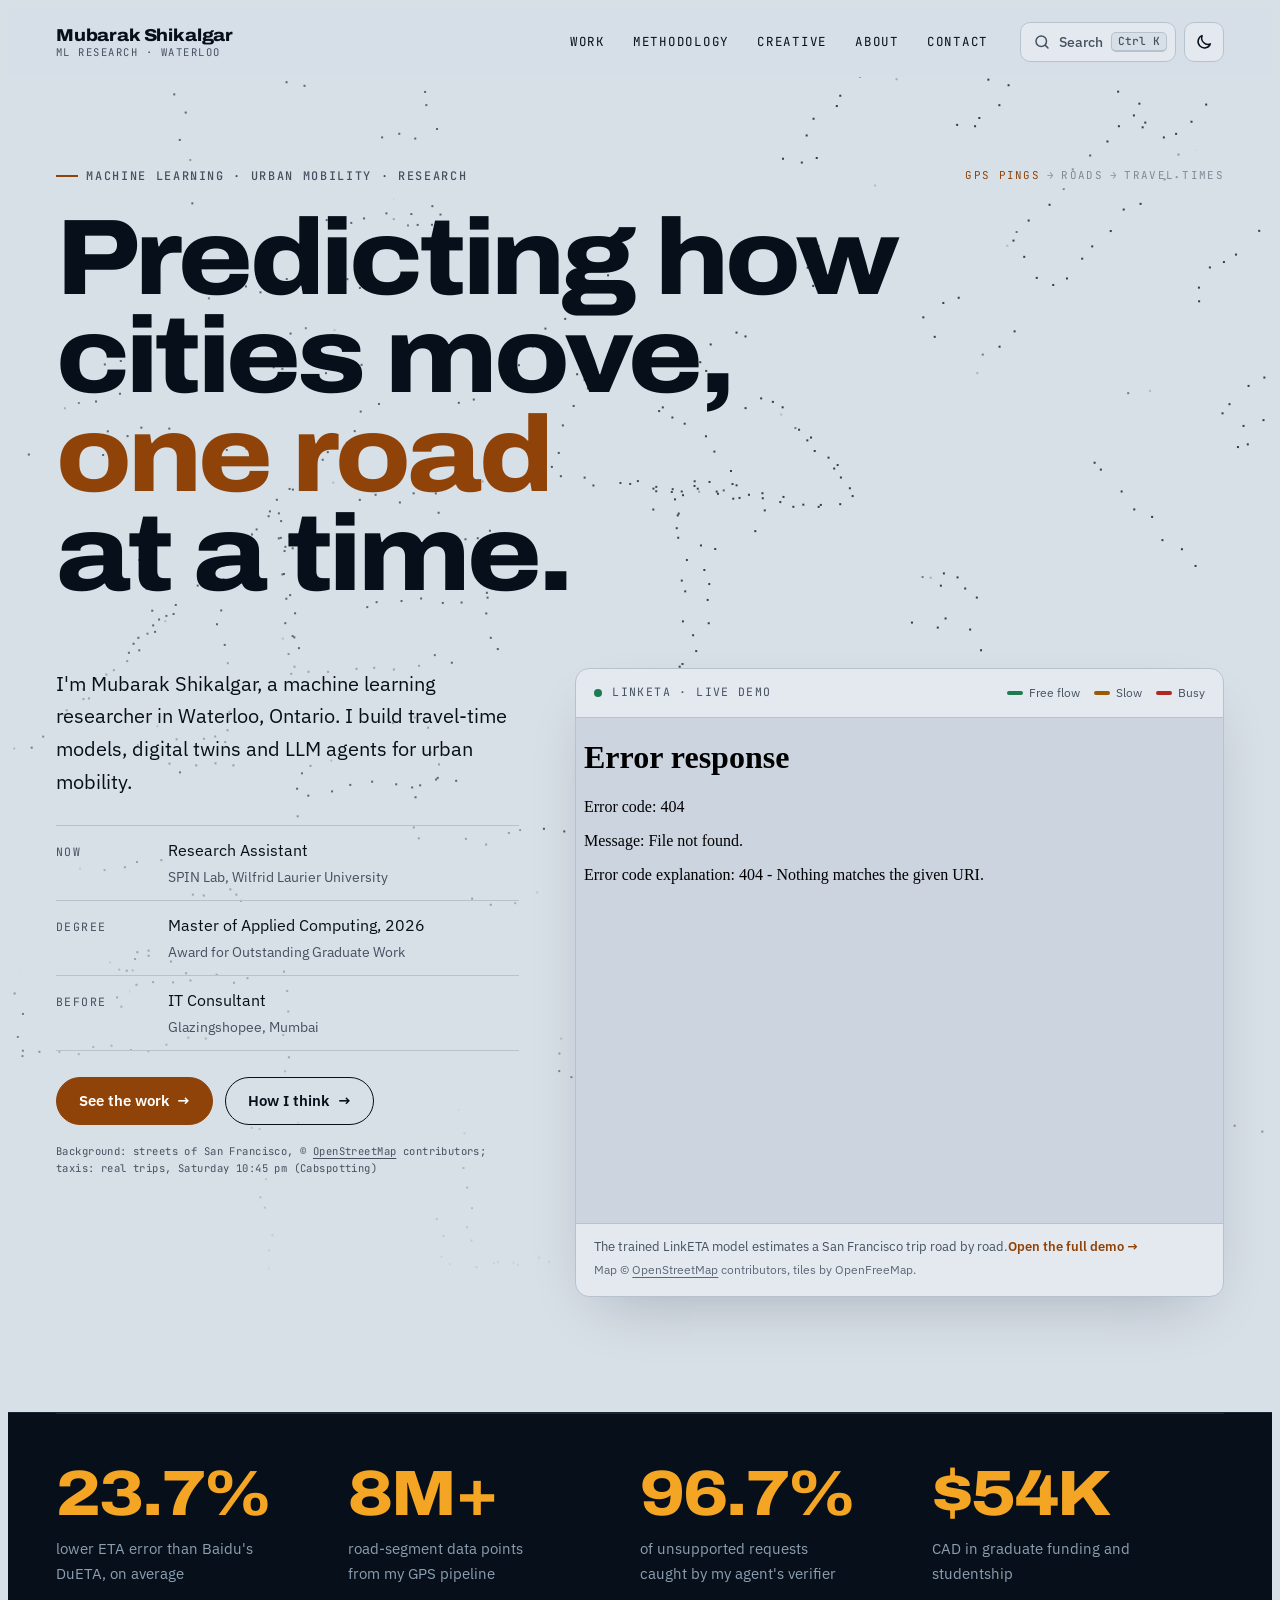
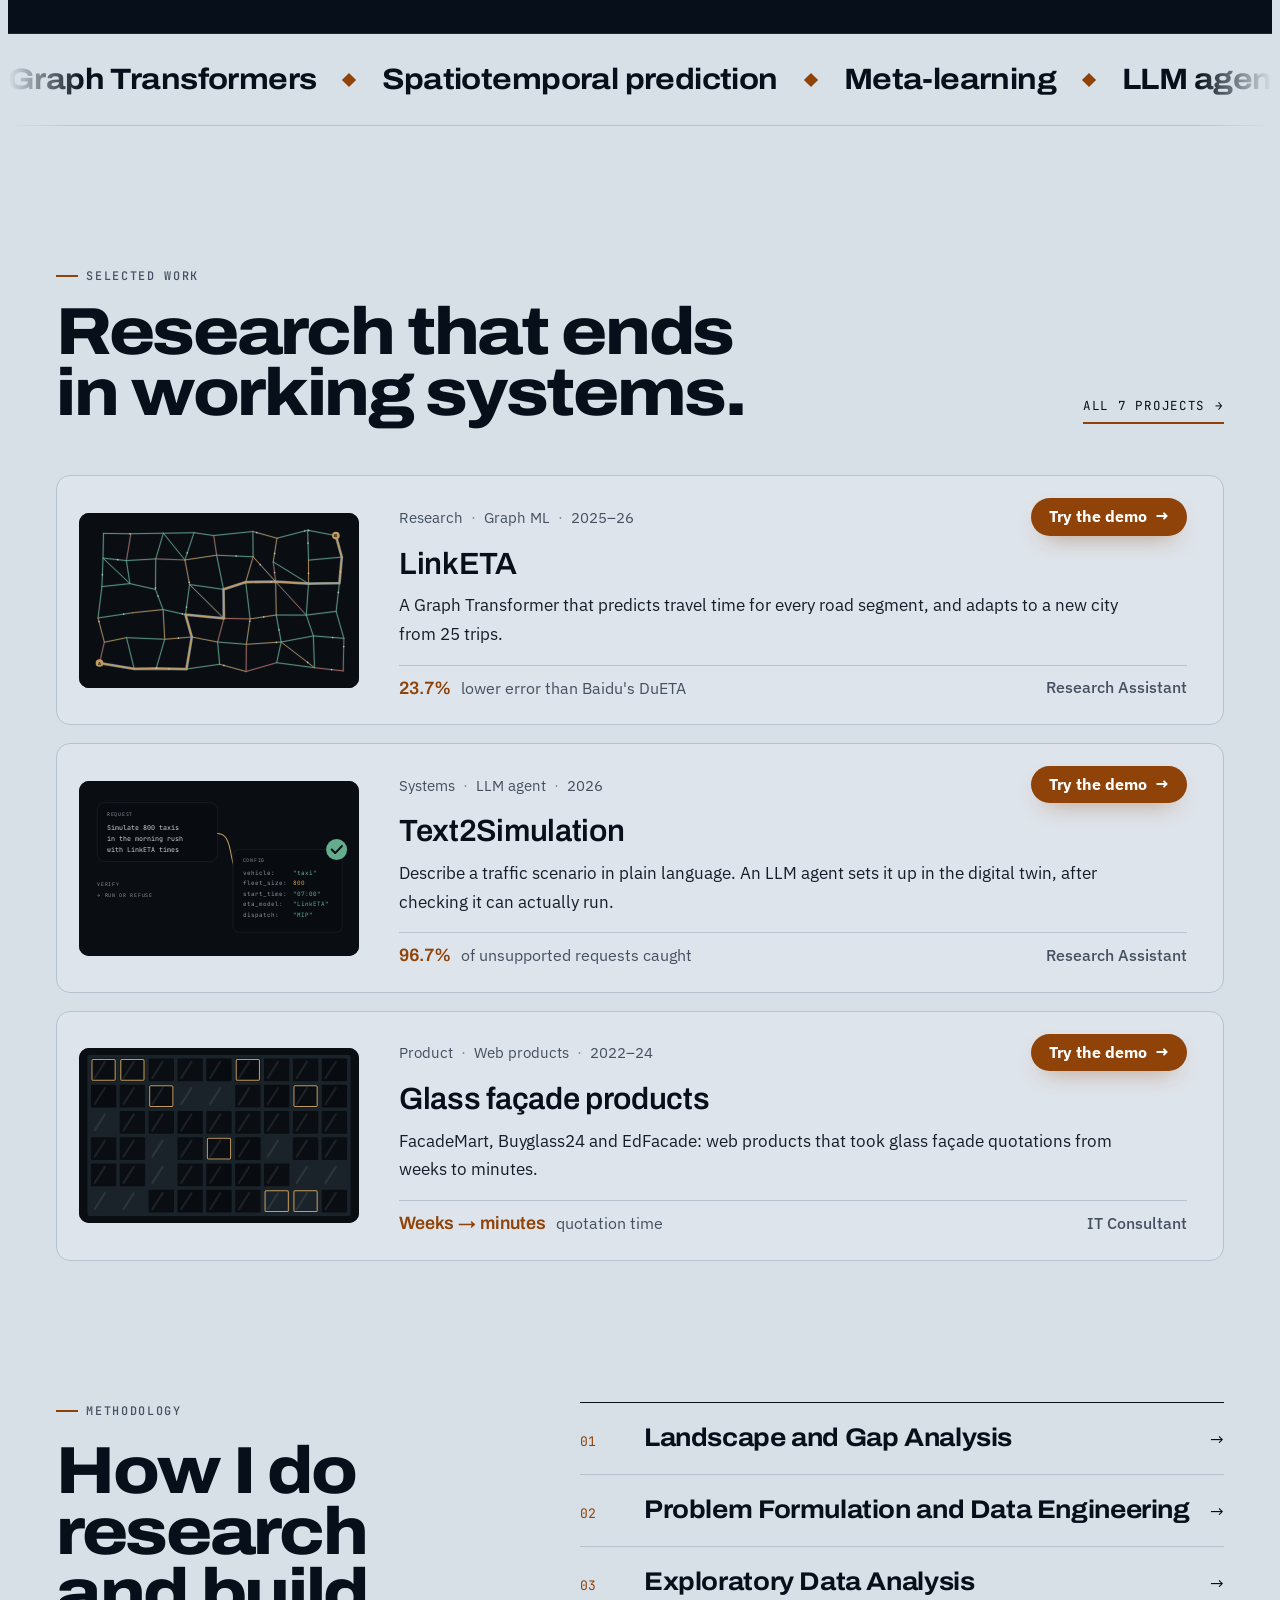
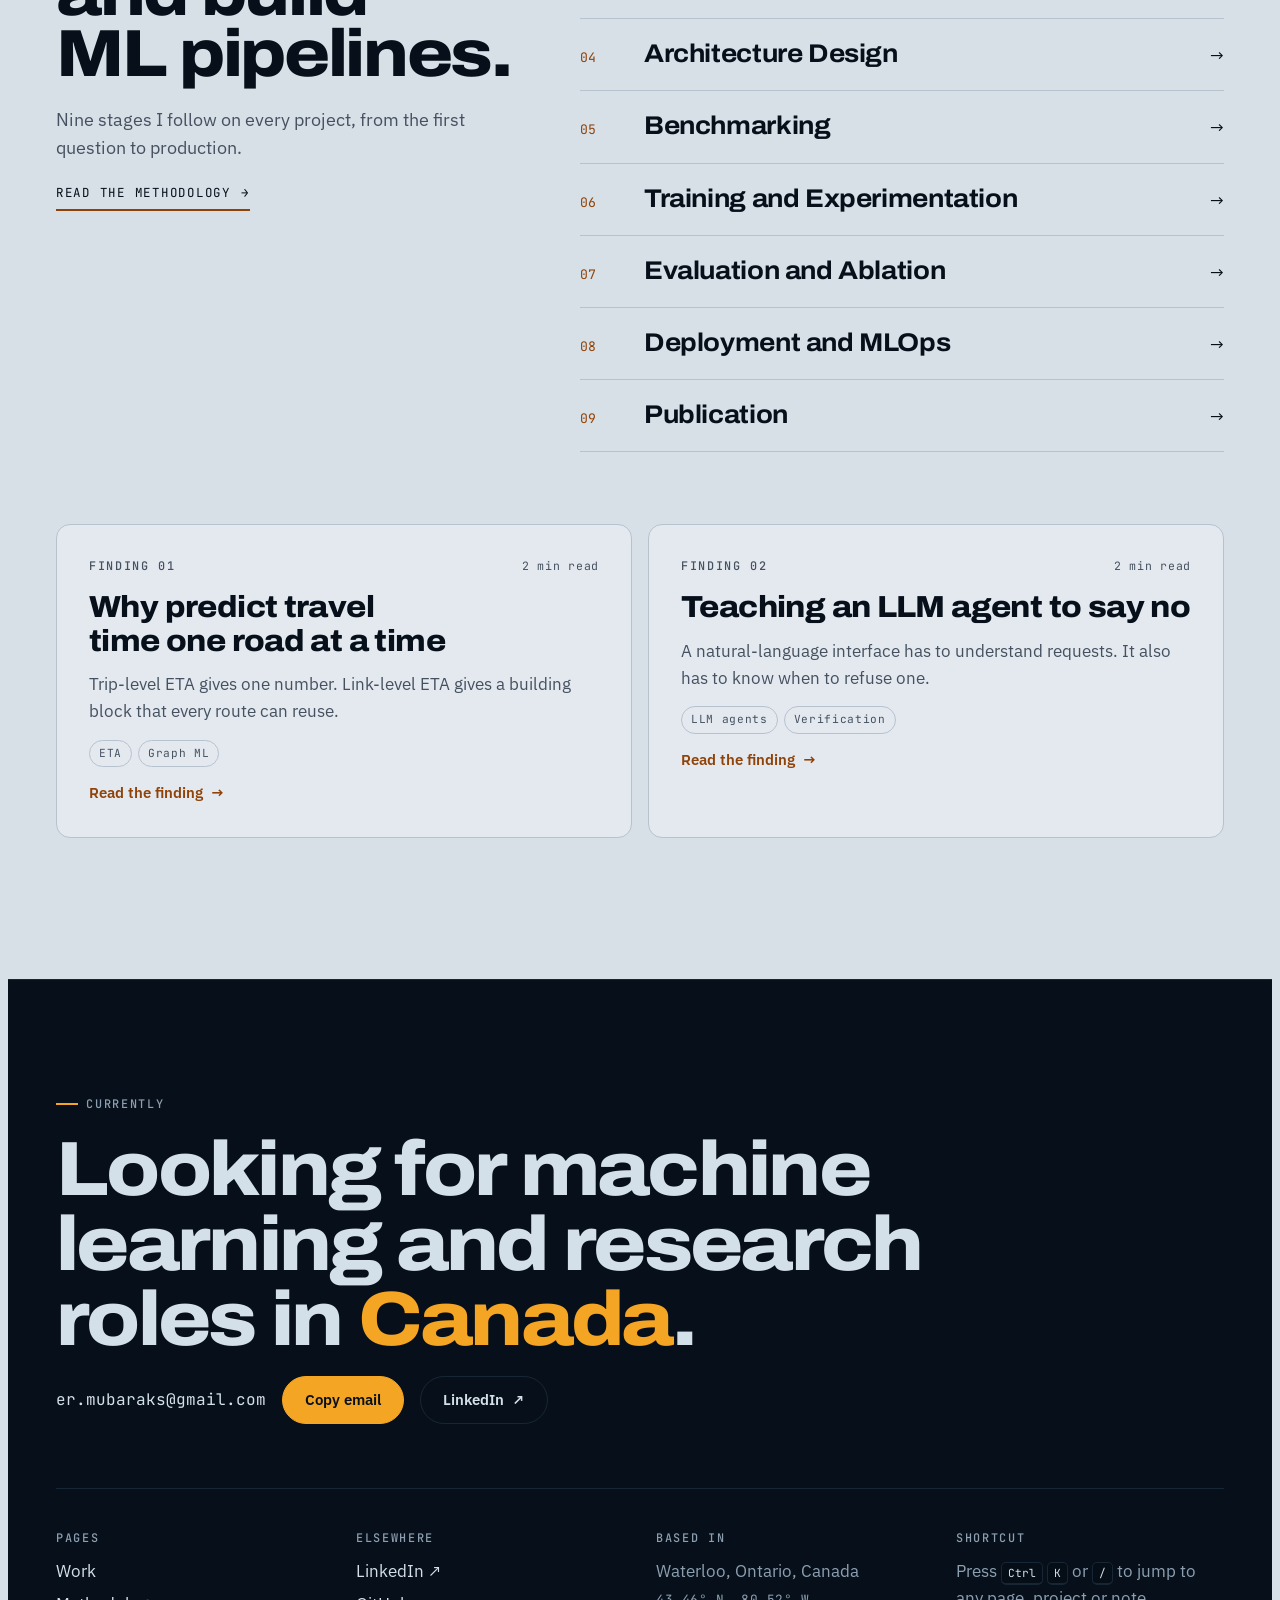
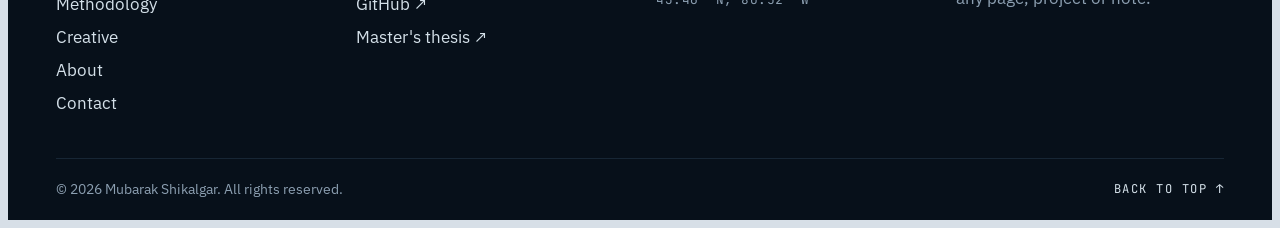
==== commit 6a0bf132: "Text2Simulation card opens its new replay demo Co-Authored-By: Claude Opus 5.5 <noreply@anthropic.co" ====
--- a/index.html
+++ b/index.html
@@ -144,7 +144,7 @@
 
 <div class="toast" id="toast" role="status" aria-live="polite"></div>
 
-<script src="assets/content.js?v=ae293a05a1"></script>
+<script src="assets/content.js?v=35697e4fa0"></script>
 <script src="assets/views.js?v=6992fcb9b2"></script>
 <script src="assets/demos.js?v=dd2fbd524c"></script>
 <script src="assets/learn-map.js?v=5c0a183961"></script>
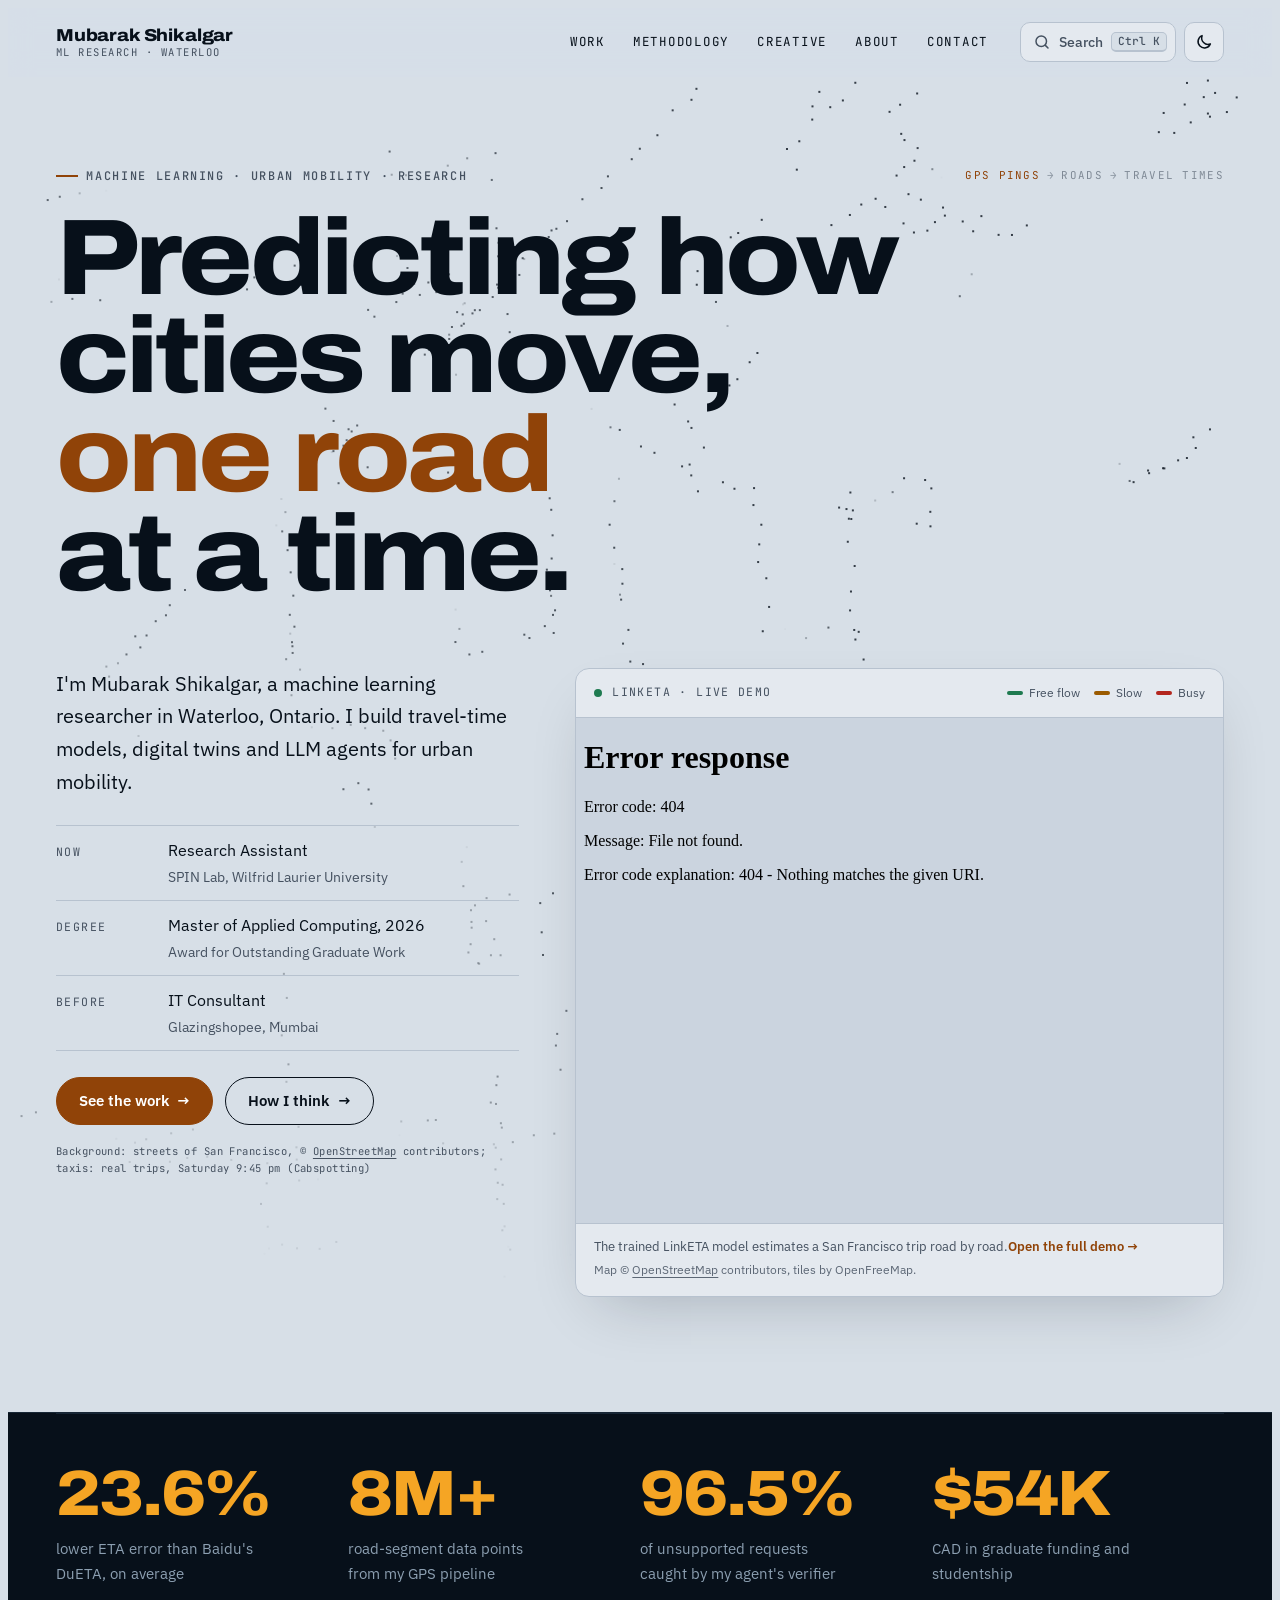
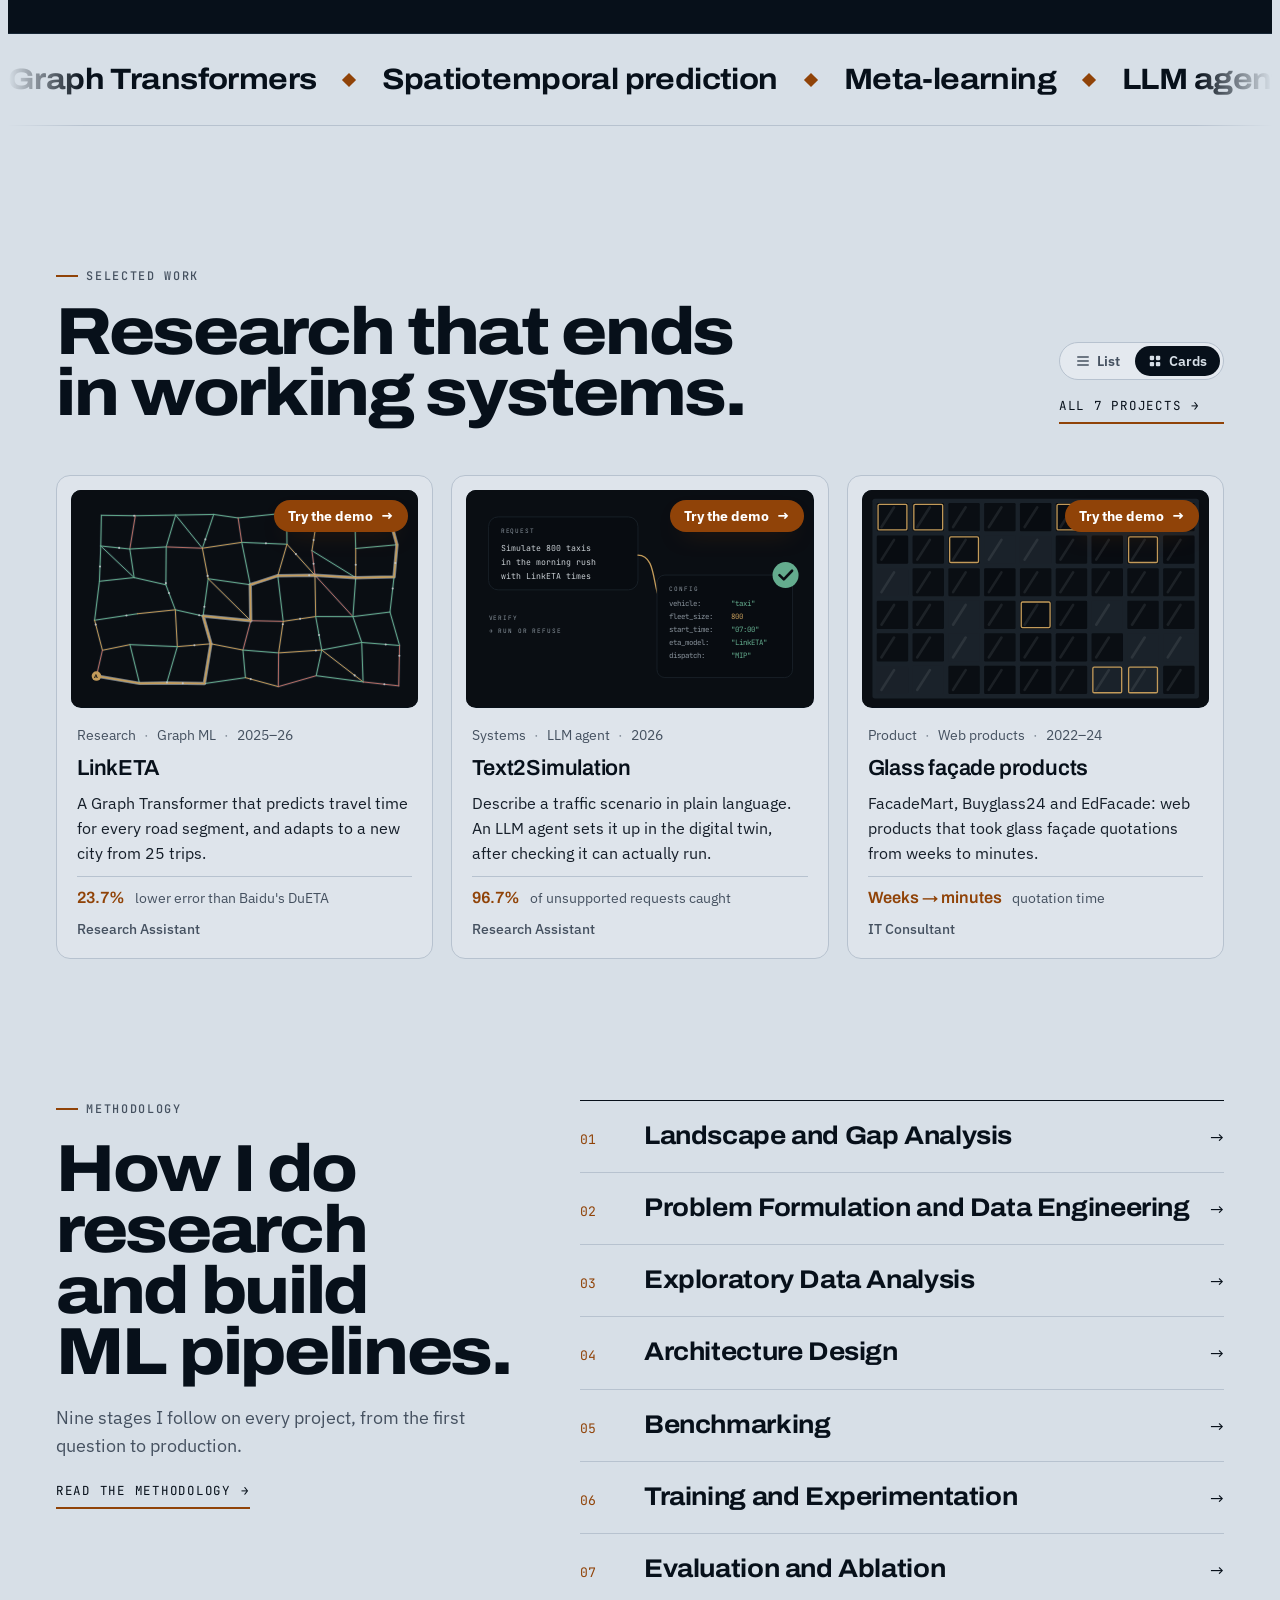
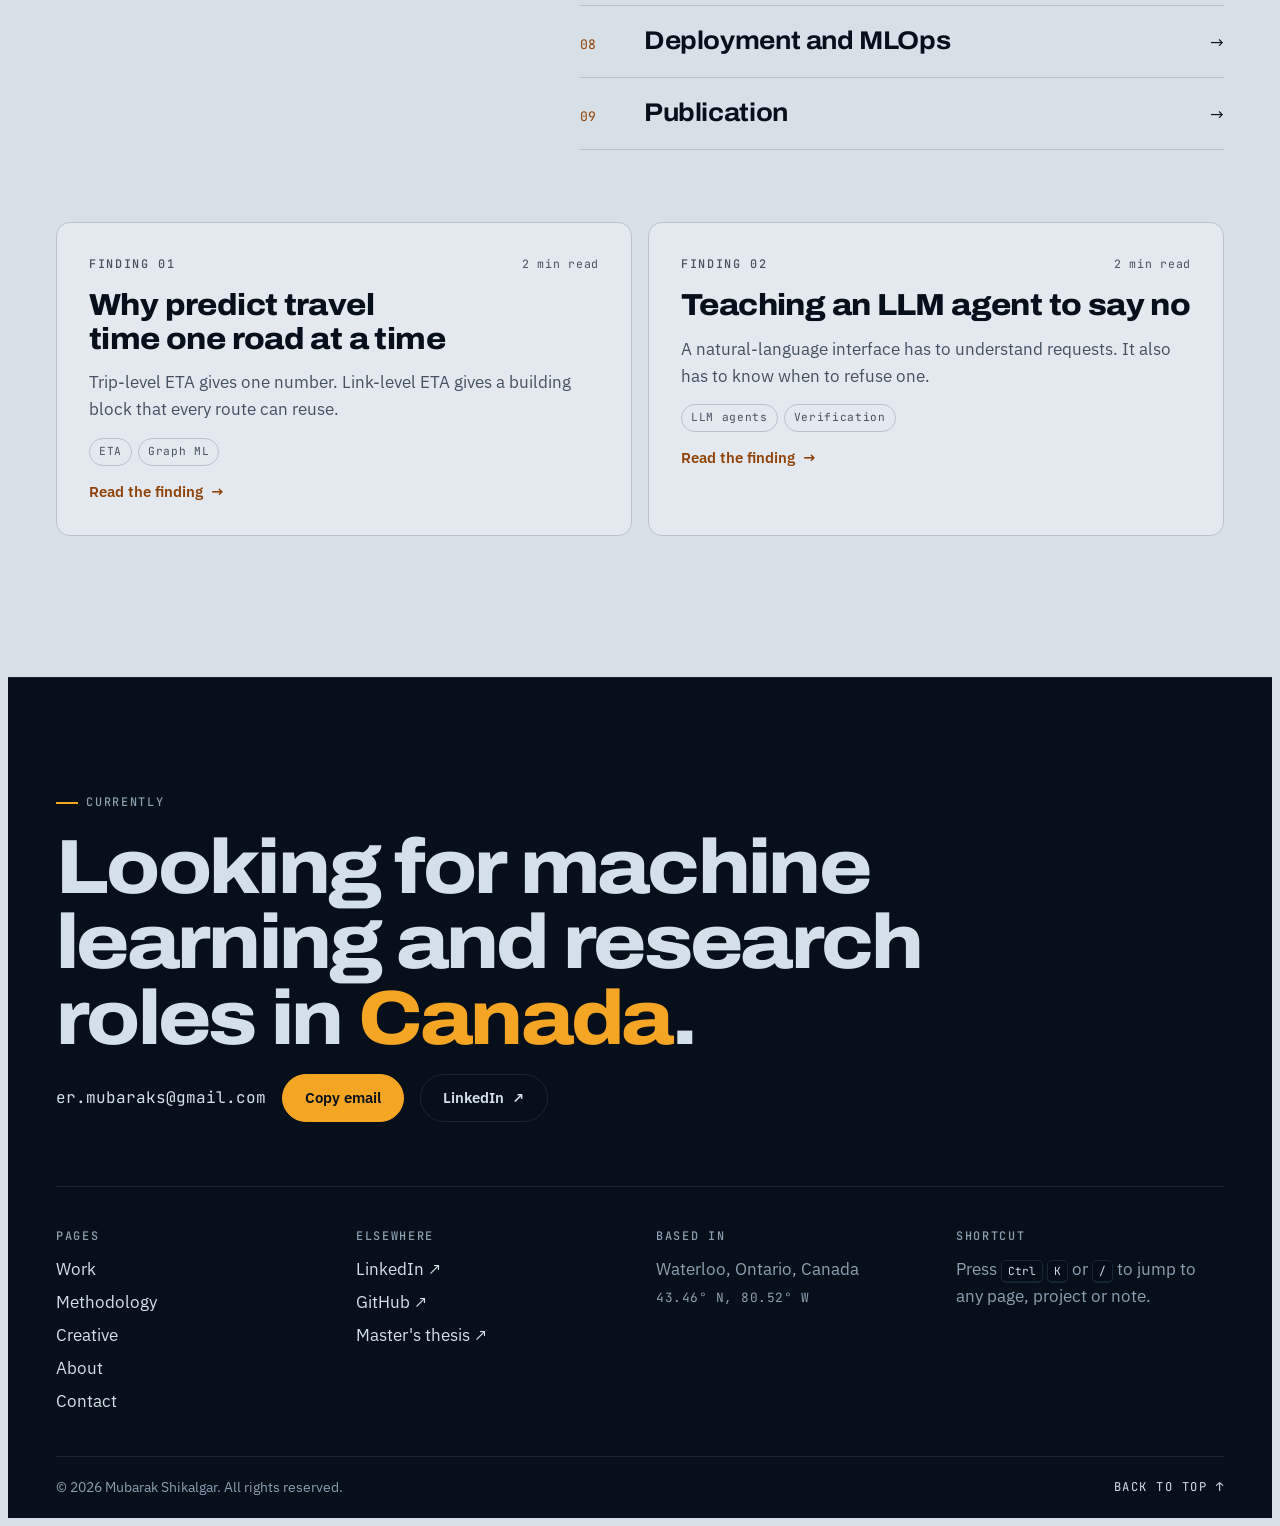
==== commit d5c95a6a: "Work lists: List | Cards switch on home and Work (remembered per visitor); Affect review role: Resea" ====
--- a/index.html
+++ b/index.html
@@ -8,7 +8,7 @@
 <link rel="preconnect" href="https://fonts.googleapis.com">
 <link rel="preconnect" href="https://fonts.gstatic.com" crossorigin>
 <link rel="stylesheet" href="https://fonts.googleapis.com/css2?family=Archivo:wdth,wght@62..125,100..900&family=IBM+Plex+Sans:ital,wght@0,400;0,500;0,600;0,700;1,400&family=JetBrains+Mono:wght@400;500;600&family=Source+Serif+4:ital,opsz,wght@0,8..60,400;0,8..60,600;1,8..60,400&display=swap">
-<link rel="stylesheet" href="assets/site.css?v=b3ced9b017">
+<link rel="stylesheet" href="assets/site.css?v=38381ad909">
 <script>
   (function () {
     try {
@@ -144,10 +144,10 @@
 
 <div class="toast" id="toast" role="status" aria-live="polite"></div>
 
-<script src="assets/content.js?v=35697e4fa0"></script>
-<script src="assets/views.js?v=6992fcb9b2"></script>
+<script src="assets/content.js?v=4a6d75abc6"></script>
+<script src="assets/views.js?v=36243798c3"></script>
 <script src="assets/demos.js?v=dd2fbd524c"></script>
 <script src="assets/learn-map.js?v=5c0a183961"></script>
-<script src="assets/app.js?v=ff4bdcdfec"></script>
+<script src="assets/app.js?v=1a01dfff78"></script>
 </body>
 </html>
--- a/assets/site.css
+++ b/assets/site.css
@@ -1314,3 +1314,49 @@
   .work-row .demo-btn { position: absolute; top: 28px; right: 28px; z-index: 1; padding: 7px 14px; font-size: 0.92rem; }
 }
 .mini-demo { margin-top: 2px; font-size: 0.86rem; font-weight: 700; color: var(--accent); display: inline-flex; gap: 6px; align-items: center; }
+
+/* ---------- Project lists: Cards (grid) or List, switched by the visitor, home + Work (2026-11-21) ---------- */
+.section-tools { display: flex; flex-wrap: wrap; align-items: center; gap: 14px 22px; }
+.work-tools { display: flex; flex-wrap: wrap; align-items: flex-start; justify-content: space-between; gap: 12px 20px; margin-bottom: 28px; }
+.work-tools .filters { margin-bottom: 0; }
+.view-toggle { display: inline-flex; flex: none; gap: 2px; padding: 3px; border: 1px solid var(--line); border-radius: 999px; background: var(--surface); }
+.view-toggle button { display: inline-flex; align-items: center; gap: 7px; padding: 7px 13px; border: 0; border-radius: 999px; background: transparent;
+  color: var(--muted); font: inherit; font-size: 0.86rem; font-weight: 600; line-height: 1.2; cursor: pointer; transition: background .2s, color .2s; }
+.view-toggle button:hover { color: var(--ink); }
+.view-toggle button[aria-pressed="true"] { background: var(--ink); color: var(--bg); }
+
+/* Cards: a grid, picture on top, "Try the demo" over the picture's top-right corner */
+.work-list[data-view="cards"] { grid-template-columns: repeat(auto-fill, minmax(min(100%, 320px), 1fr)); gap: 18px; align-items: stretch; }
+.work-list[data-view="cards"] .work-row { position: relative; grid-template-columns: minmax(0, 1fr); grid-template-rows: auto 1fr; gap: 16px;
+  padding: 14px 14px 18px; align-items: start; }
+.work-list[data-view="cards"] .work-cover { max-width: none; }
+.work-list[data-view="cards"] .work-body { display: flex; flex-direction: column; gap: 10px; height: 100%; padding: 0 6px; }
+.work-list[data-view="cards"] .work-meta { font-size: 0.86rem; }
+.work-list[data-view="cards"] .work-title { font-size: clamp(1.3rem, 1.7vw, 1.5rem); }
+.work-list[data-view="cards"] .work-hook { font-size: 0.98rem; line-height: 1.6; display: -webkit-box; -webkit-line-clamp: 3; -webkit-box-orient: vertical; overflow: hidden; }
+.work-list[data-view="cards"] .work-foot { margin-top: auto; flex-direction: column; align-items: flex-start; gap: 6px; }
+.work-list[data-view="cards"] .work-metric strong { font-size: 1.02rem; }
+.work-list[data-view="cards"] .work-metric small, .work-list[data-view="cards"] .work-cta { font-size: 0.9rem; }
+.work-list[data-view="cards"] .demo-btn { position: absolute; top: 24px; right: 24px; z-index: 1; padding: 7px 14px; font-size: 0.9rem; }
+
+/* List: compact rows without pictures; title and one line, then type, years and the demo button (or the role) */
+.work-list[data-view="list"] { gap: 0; border-top: 1px solid var(--line); }
+.work-list[data-view="list"] .work-row { border: 0; border-bottom: 1px solid var(--line); border-radius: 0; background: none; padding: 16px 10px;
+  grid-template-columns: minmax(0, 1fr) auto; grid-template-areas: "title cta" "hook hook" "meta meta"; gap: 4px 16px; align-items: center; }
+.work-list[data-view="list"] .work-row:hover { background: var(--surface); }
+.work-list[data-view="list"] .work-cover, .work-list[data-view="list"] .work-metric { display: none; }
+.work-list[data-view="list"] .work-body, .work-list[data-view="list"] .work-top, .work-list[data-view="list"] .work-foot { display: contents; }
+.work-list[data-view="list"] .work-title { grid-area: title; font-size: clamp(1.15rem, 1.6vw, 1.35rem); }
+.work-list[data-view="list"] .work-hook { grid-area: hook; font-size: 0.96rem; line-height: 1.5; max-width: none;
+  display: -webkit-box; -webkit-line-clamp: 2; -webkit-box-orient: vertical; overflow: hidden; }
+.work-list[data-view="list"] .work-meta { grid-area: meta; font-size: 0.84rem; }
+.work-list[data-view="list"] .demo-btn, .work-list[data-view="list"] .work-cta { grid-area: cta; justify-self: end; }
+.work-list[data-view="list"] .demo-btn { position: static; padding: 6px 14px; font-size: 0.88rem; box-shadow: none; }
+.work-list[data-view="list"] .work-row:has(.demo-btn) .work-cta { display: none; }
+.work-list[data-view="list"] .work-cta { font-size: 0.9rem; }
+@media (min-width: 880px) {
+  .work-list[data-view="list"] .work-row { grid-template-columns: minmax(0, 1fr) minmax(11rem, 15rem) 10rem; grid-template-areas: "title meta cta" "hook meta cta";
+    gap: 4px 28px; padding: 20px 14px; }
+  .work-list[data-view="list"] .work-meta { display: grid; gap: 2px; align-self: center; }
+  .work-list[data-view="list"] .work-meta span + span::before { content: none; }
+}
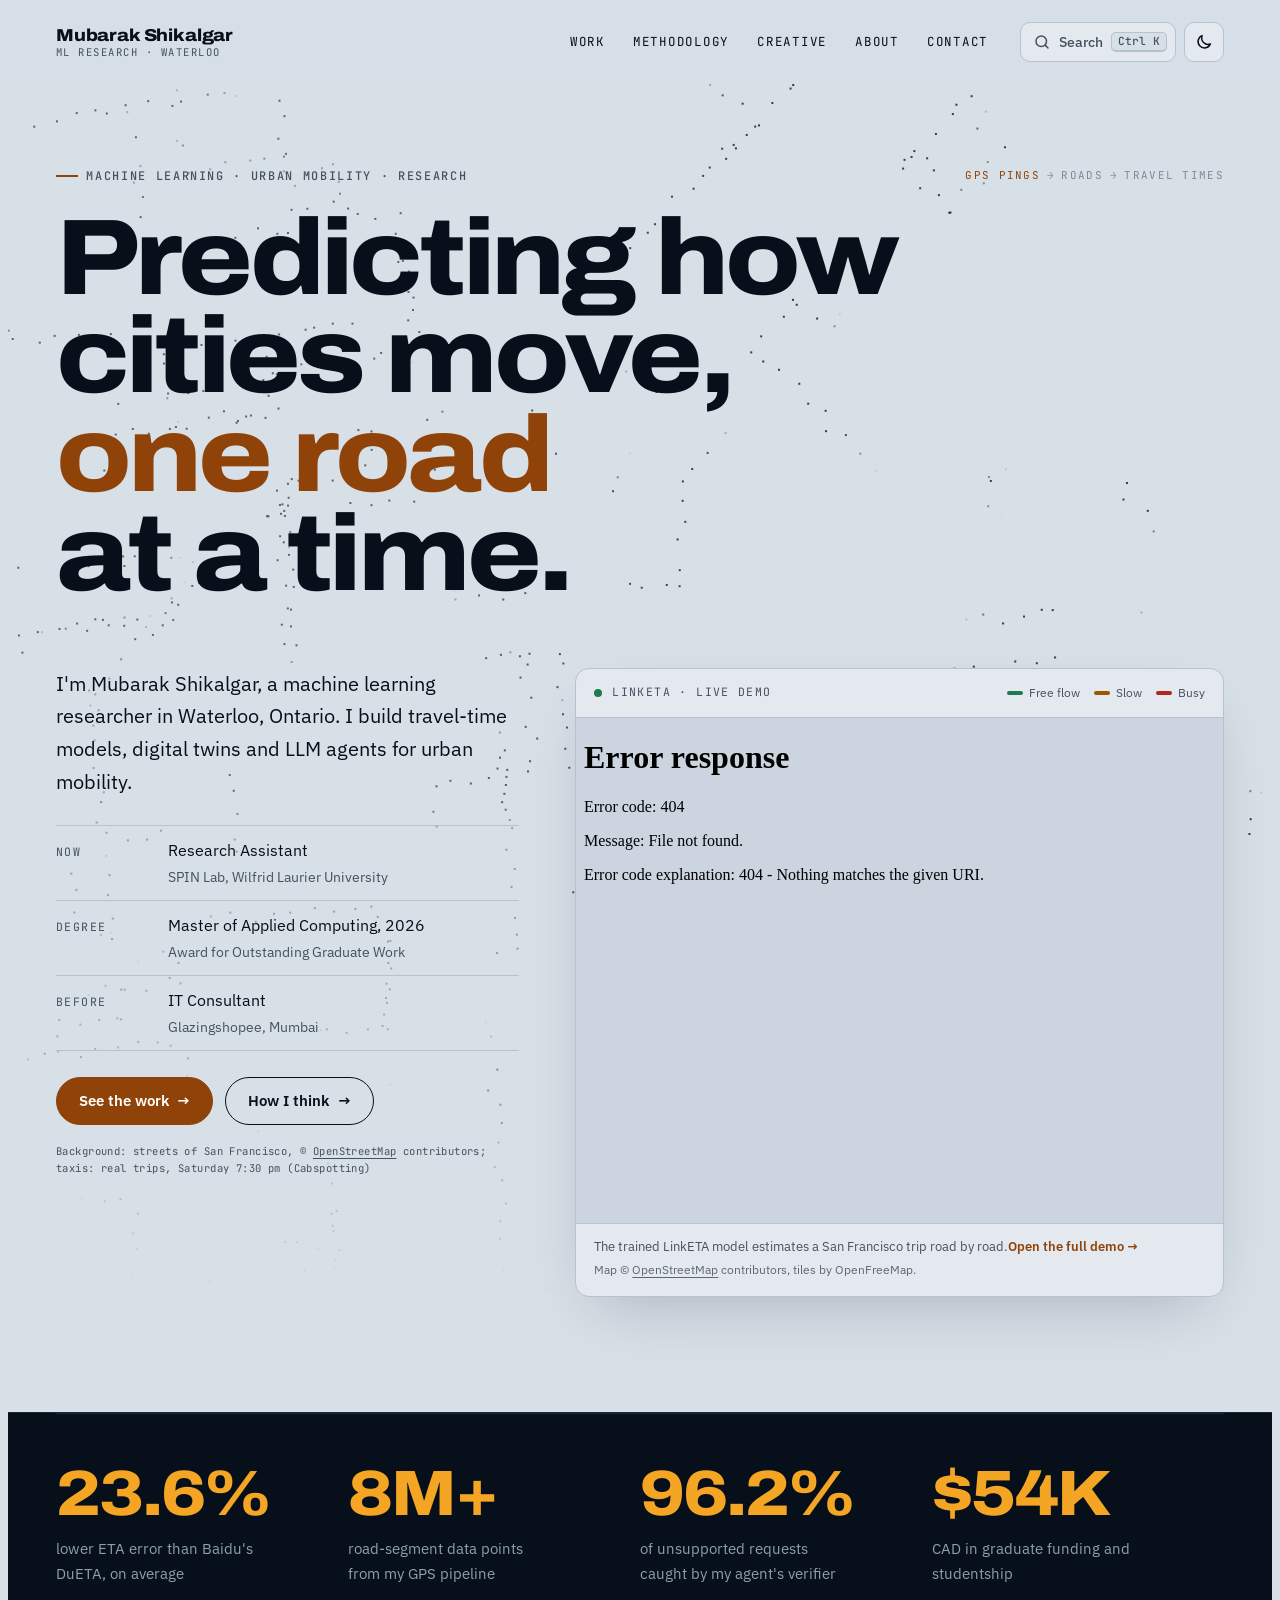
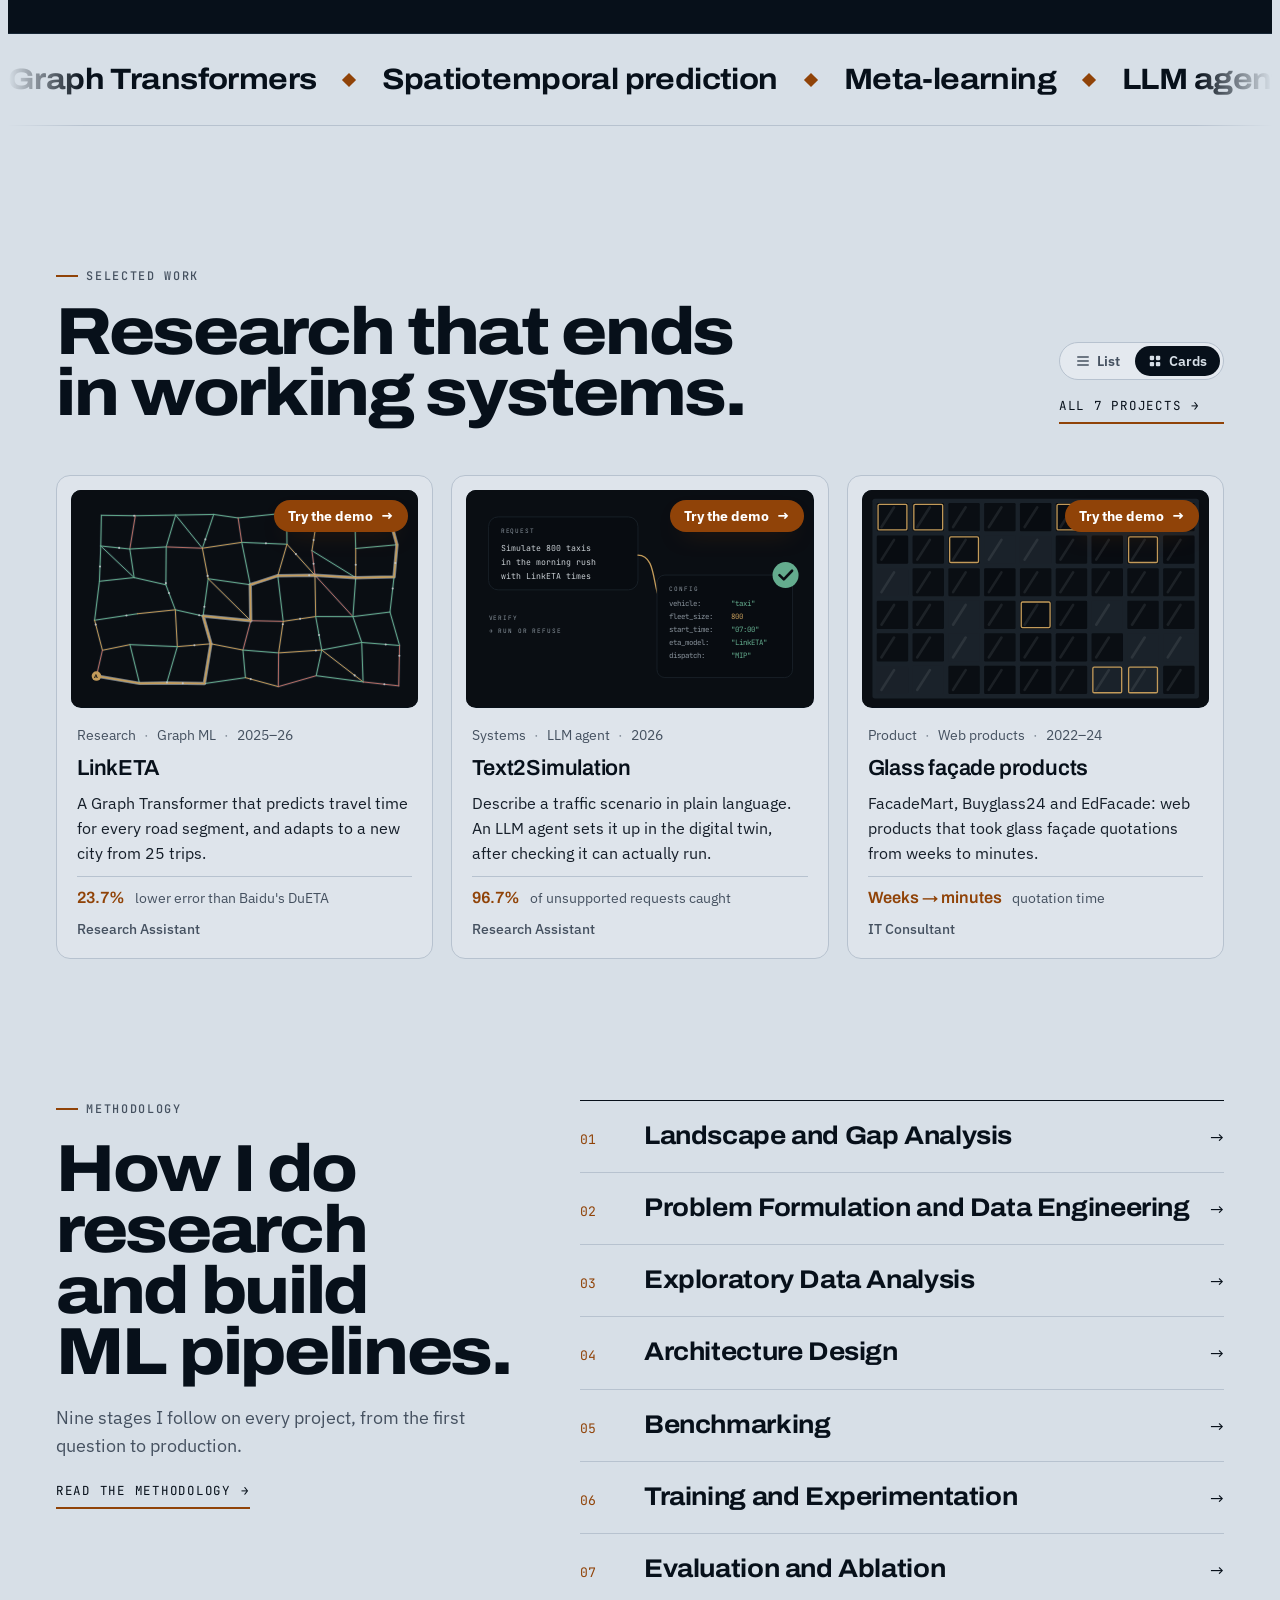
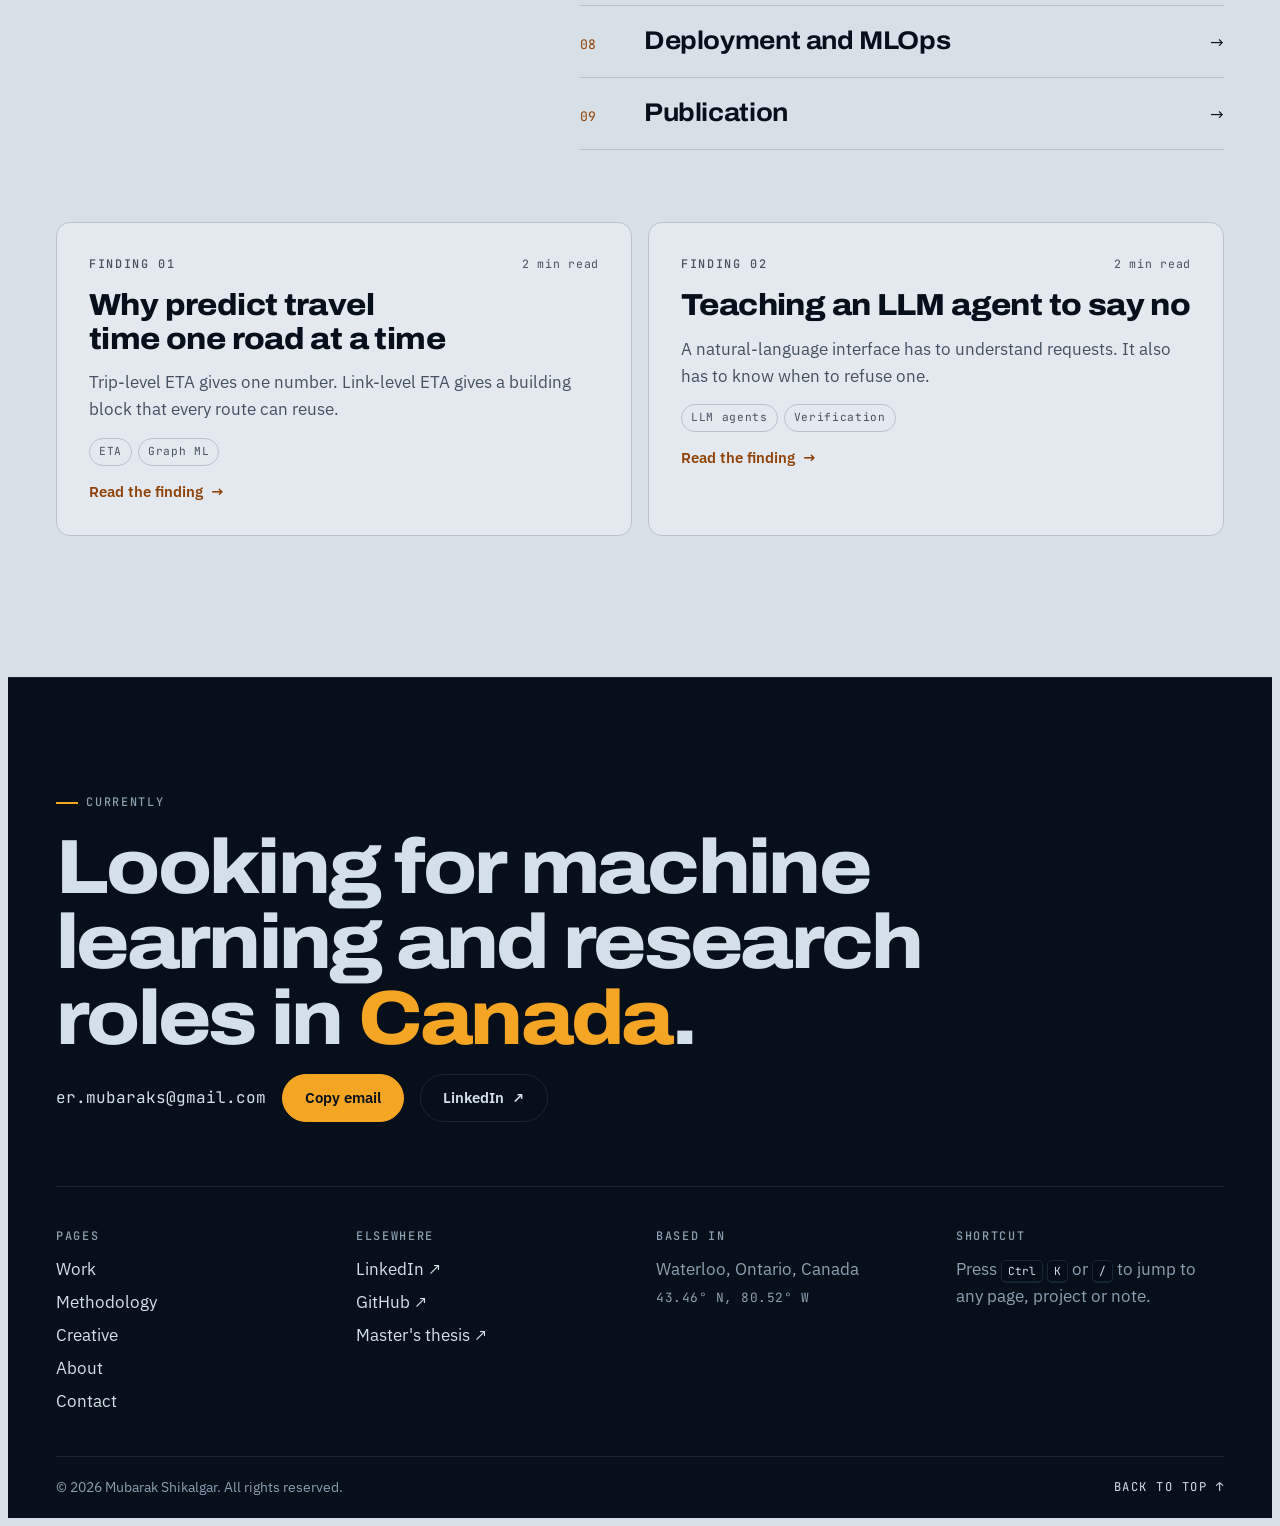
==== commit 577b6956: "New emblem: Graph M (five amber nodes joined into an M) Co-Authored-By: Claude Opus 5.5 <noreply@ant" ====
--- a/index.html
+++ b/index.html
@@ -18,7 +18,7 @@
   })();
 </script>
 <link rel="canonical" href="https://mubarak.sh/">
-<link rel="icon" href="/favicon.svg" type="image/svg+xml">
+<link rel="icon" href="/favicon.svg?v=2" type="image/svg+xml">
 <meta name="theme-color" content="#D7DFE7" media="(prefers-color-scheme: light)">
 <meta name="theme-color" content="#07101A" media="(prefers-color-scheme: dark)">
 <meta property="og:type" content="website">
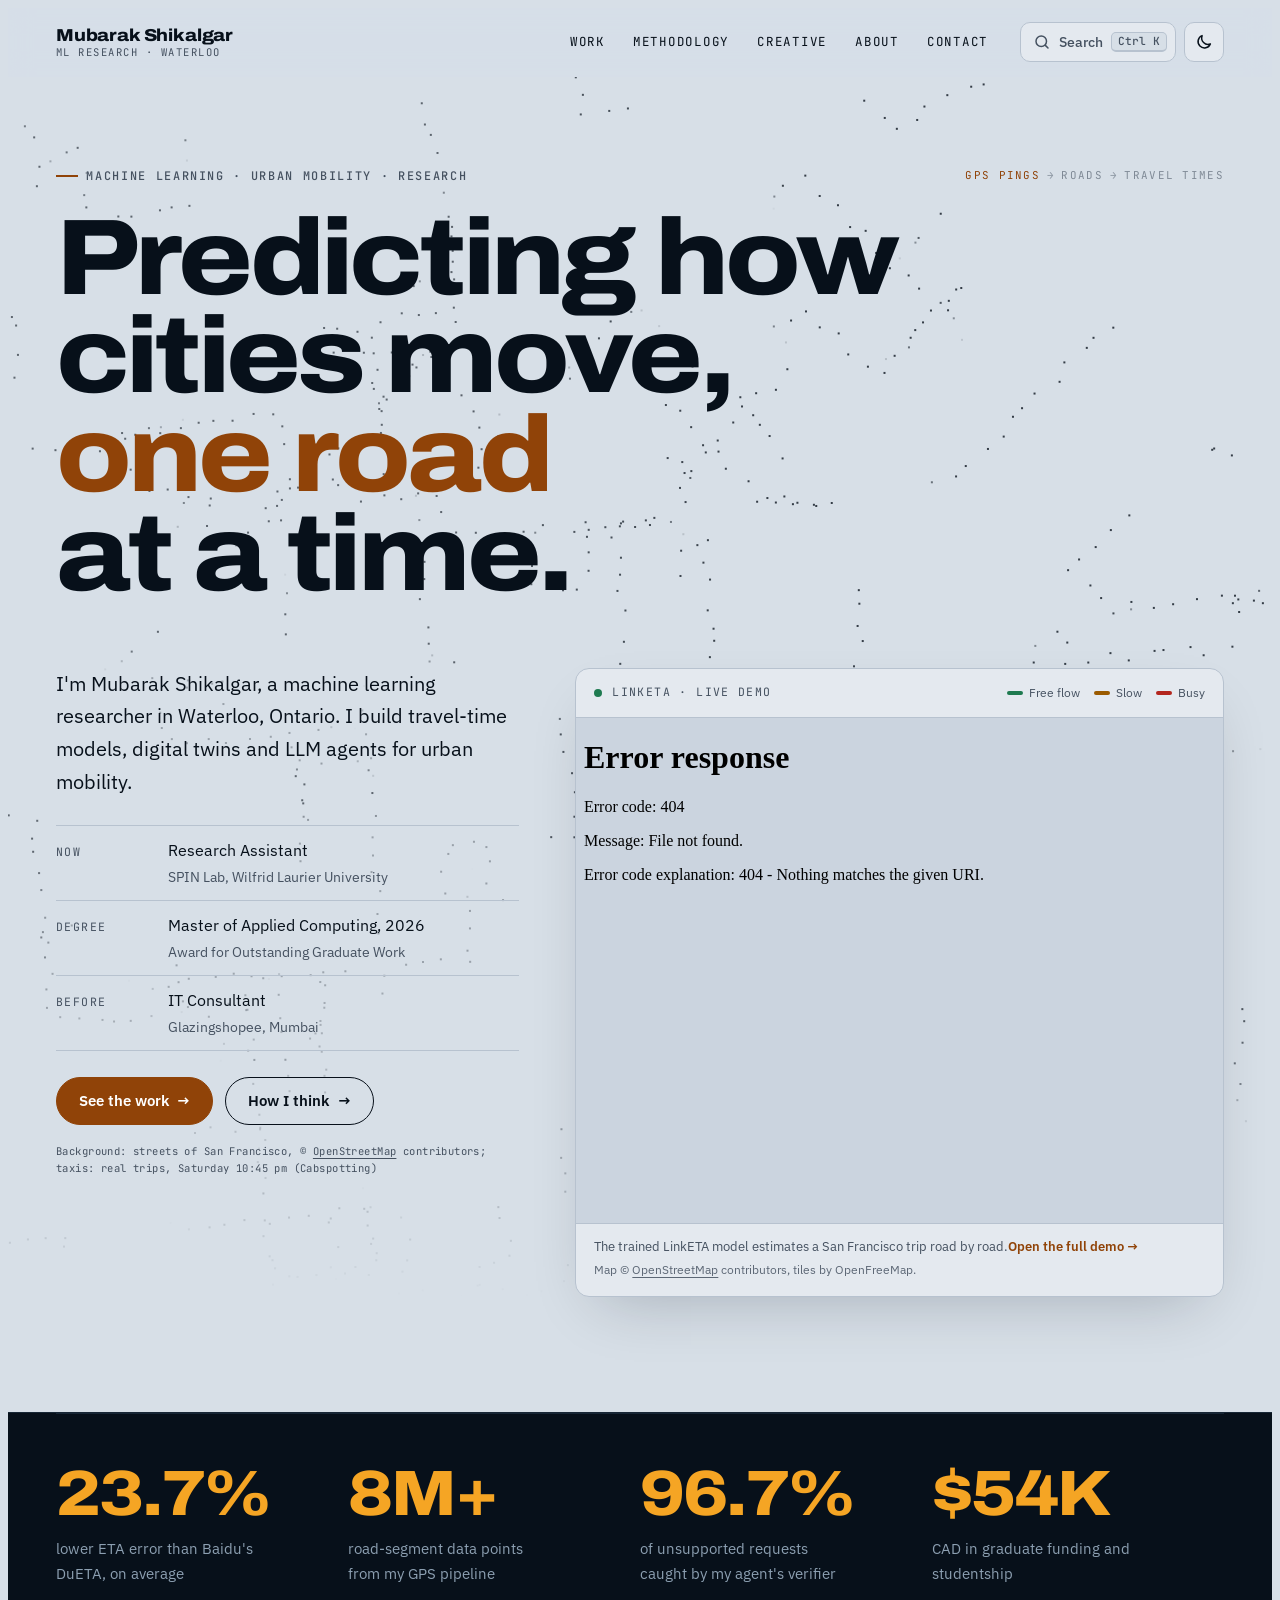
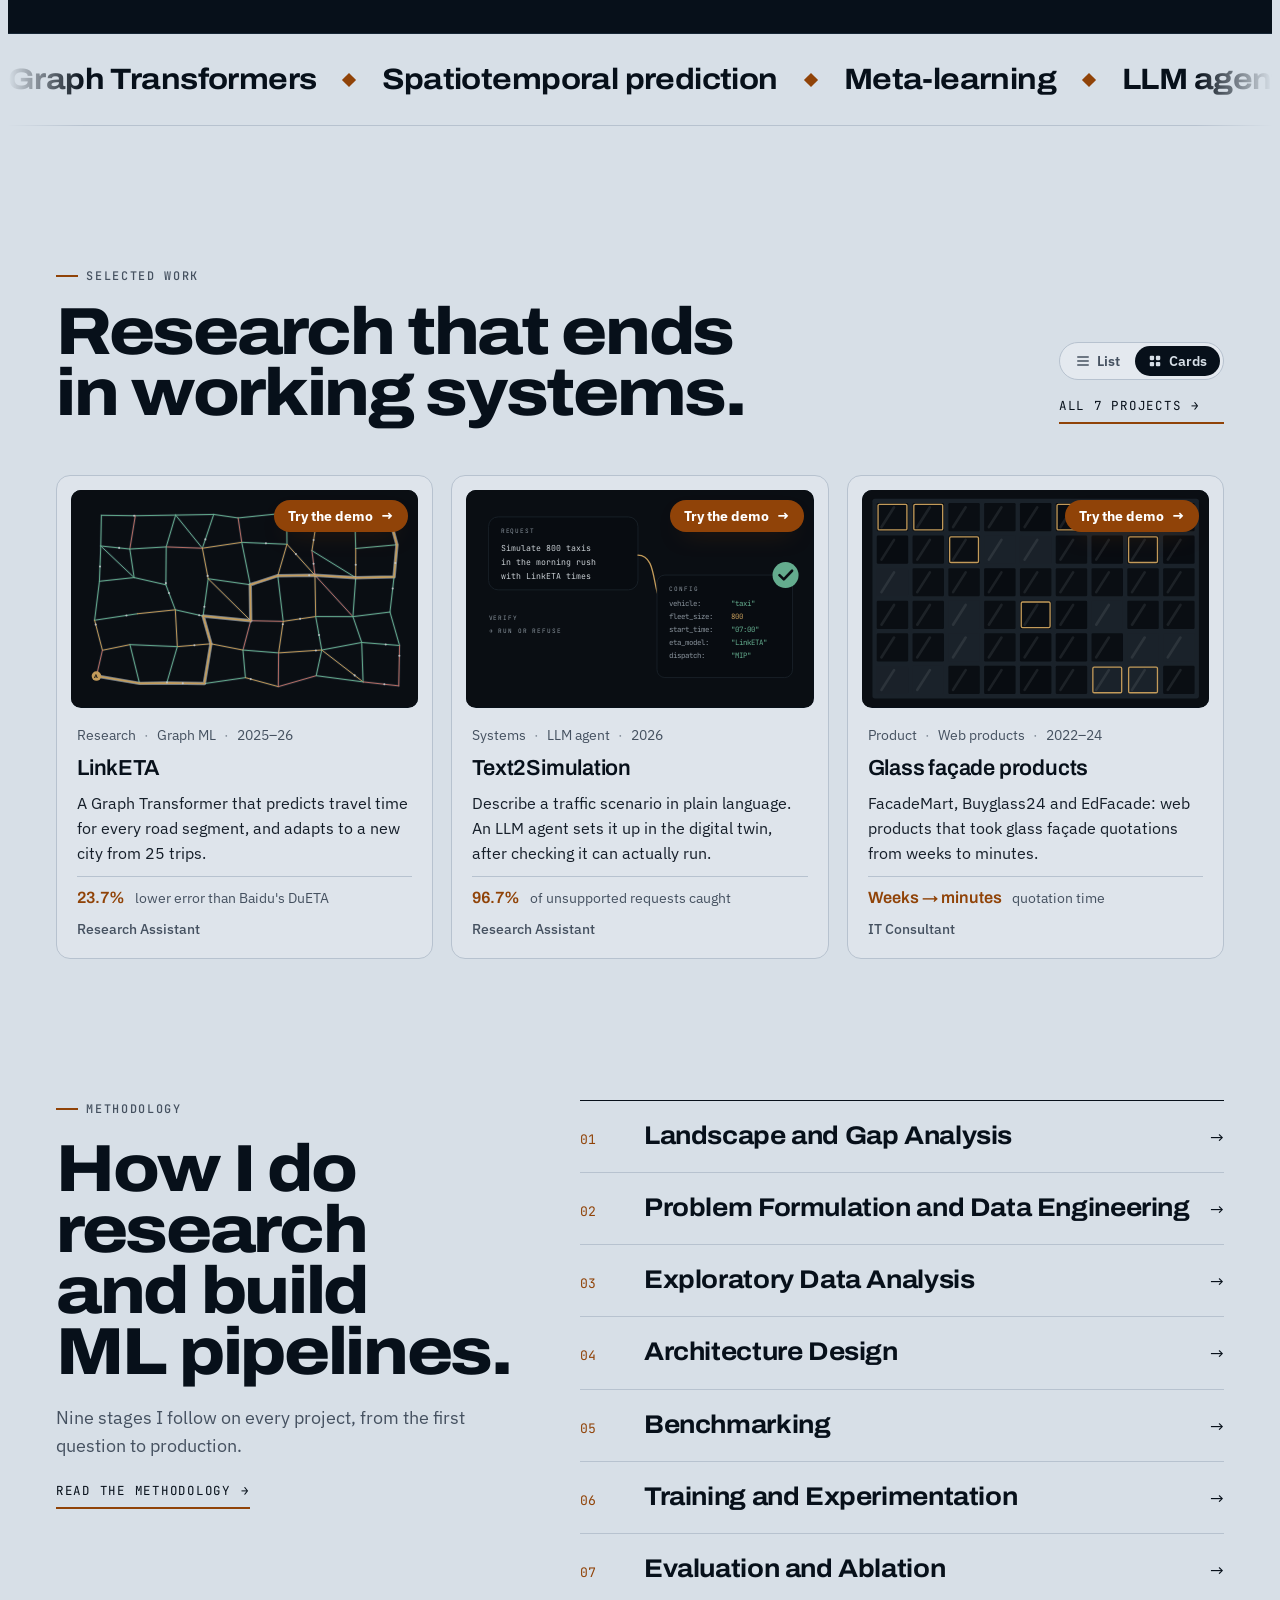
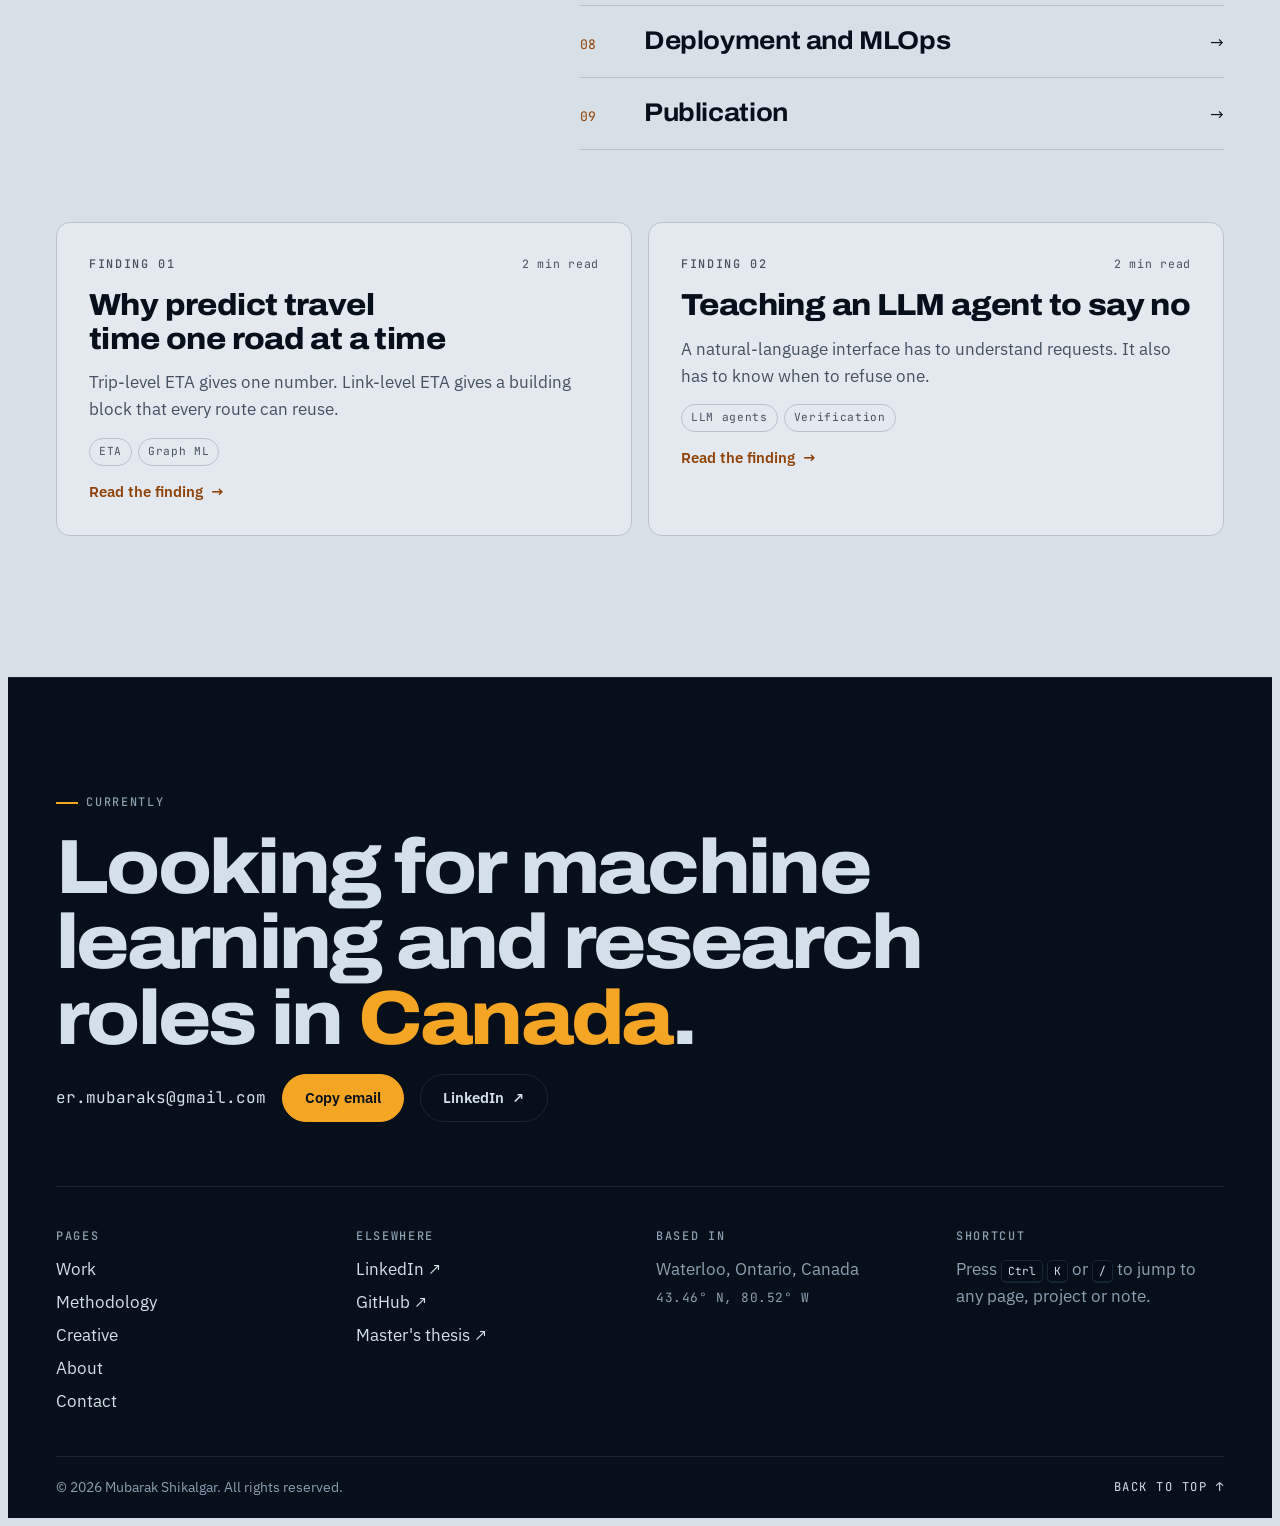
==== commit 381fe008: "Search box: close button (x) in the top-right corner Co-Authored-By: Claude Opus 5.5 <noreply@anthro" ====
--- a/index.html
+++ b/index.html
@@ -8,7 +8,7 @@
 <link rel="preconnect" href="https://fonts.googleapis.com">
 <link rel="preconnect" href="https://fonts.gstatic.com" crossorigin>
 <link rel="stylesheet" href="https://fonts.googleapis.com/css2?family=Archivo:wdth,wght@62..125,100..900&family=IBM+Plex+Sans:ital,wght@0,400;0,500;0,600;0,700;1,400&family=JetBrains+Mono:wght@400;500;600&family=Source+Serif+4:ital,opsz,wght@0,8..60,400;0,8..60,600;1,8..60,400&display=swap">
-<link rel="stylesheet" href="assets/site.css?v=38381ad909">
+<link rel="stylesheet" href="assets/site.css?v=41208f0578">
 <script>
   (function () {
     try {
@@ -135,7 +135,7 @@
     <div class="palette-input">
       <svg viewBox="0 0 24 24" fill="none" stroke="currentColor" stroke-width="2" stroke-linecap="round" aria-hidden="true"><circle cx="11" cy="11" r="7"/><path d="M20 20l-3.5-3.5"/></svg>
       <input id="palette-input" type="text" placeholder="Search pages, projects and notes" autocomplete="off" spellcheck="false" role="combobox" aria-expanded="true" aria-controls="palette-list" aria-autocomplete="list" aria-label="Search">
-      <kbd>Esc</kbd>
+      <button class="palette-close" type="button" id="close-palette" aria-label="Close search"><svg viewBox="0 0 24 24" fill="none" stroke="currentColor" stroke-width="2.2" stroke-linecap="round" aria-hidden="true"><path d="M6 6l12 12M18 6L6 18"/></svg></button>
     </div>
     <ul class="palette-list" id="palette-list" role="listbox" aria-label="Results"></ul>
     <div class="palette-foot"><span><kbd>↑</kbd> <kbd>↓</kbd> to move</span><span><kbd>Enter</kbd> to open</span><span><kbd>Esc</kbd> to close</span></div>
@@ -148,6 +148,6 @@
 <script src="assets/views.js?v=36243798c3"></script>
 <script src="assets/demos.js?v=dd2fbd524c"></script>
 <script src="assets/learn-map.js?v=5c0a183961"></script>
-<script src="assets/app.js?v=1a01dfff78"></script>
+<script src="assets/app.js?v=cda32d3f91"></script>
 </body>
 </html>
--- a/assets/site.css
+++ b/assets/site.css
@@ -1175,6 +1175,10 @@
 .palette-input { display: flex; align-items: center; gap: 12px; padding: 0 16px; border-bottom: 1px solid var(--line); color: var(--muted); }
 .palette-input svg { width: 20px; height: 20px; flex: none; }
 .palette-input input { flex: 1; min-width: 0; height: 60px; border: 0; outline: 0; background: transparent; color: var(--ink); font: 500 1.05rem var(--sans); }
+.palette-close { display: grid; place-items: center; flex: none; width: 36px; height: 36px; padding: 0; border: 1px solid var(--line); border-radius: 10px;
+  background: transparent; color: var(--muted); cursor: pointer; transition: color .2s, background .2s, border-color .2s; }
+.palette-close:hover, .palette-close:focus-visible { color: var(--ink); background: var(--surface-2); border-color: color-mix(in srgb, var(--ink) 30%, var(--line)); }
+.palette-close svg { width: 18px; height: 18px; }
 .palette-list { list-style: none; margin: 0; padding: 8px; overflow-y: auto; }
 .pal-group { padding: 12px 10px 6px; font-family: var(--mono); font-size: 0.66rem; letter-spacing: 0.14em; text-transform: uppercase; color: var(--muted); }
 .pal-item { display: flex; align-items: center; justify-content: space-between; gap: 16px; padding: 11px 12px; border-radius: 10px; cursor: pointer; color: var(--ink); text-decoration: none; }
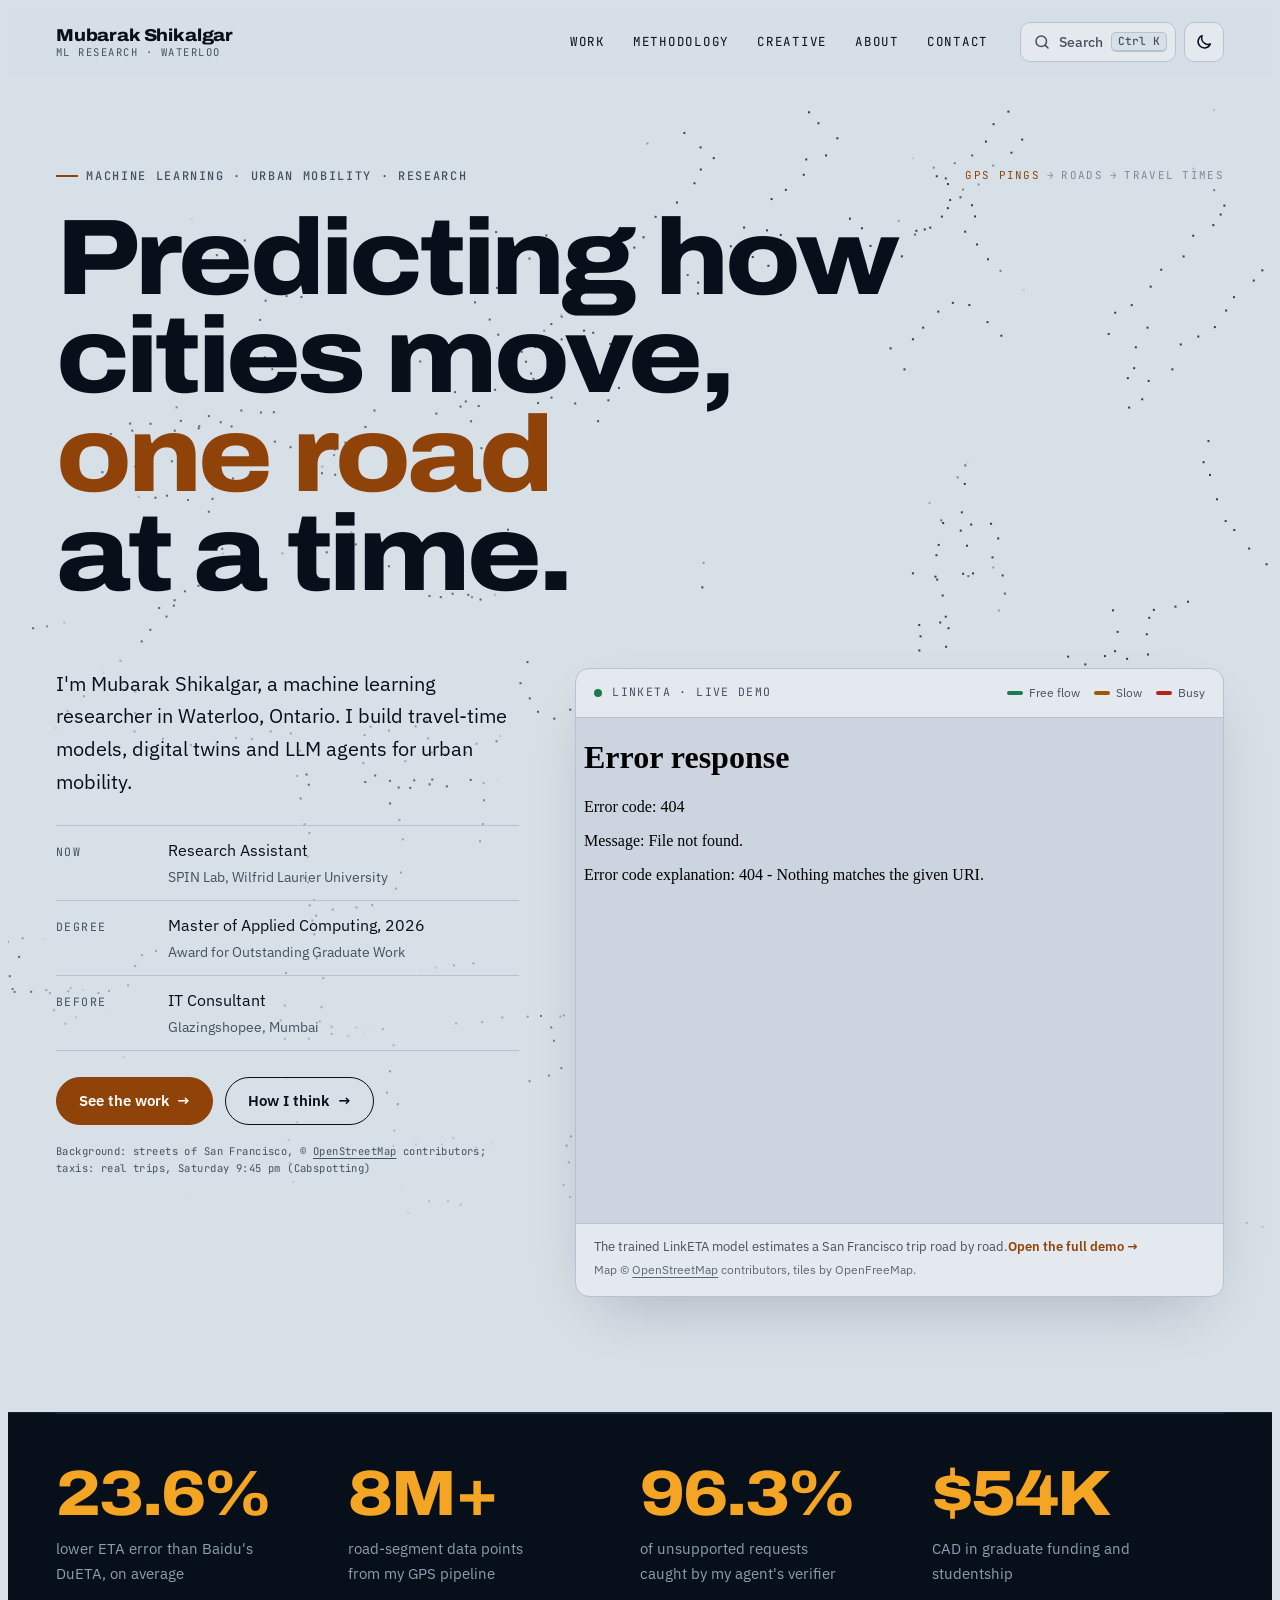
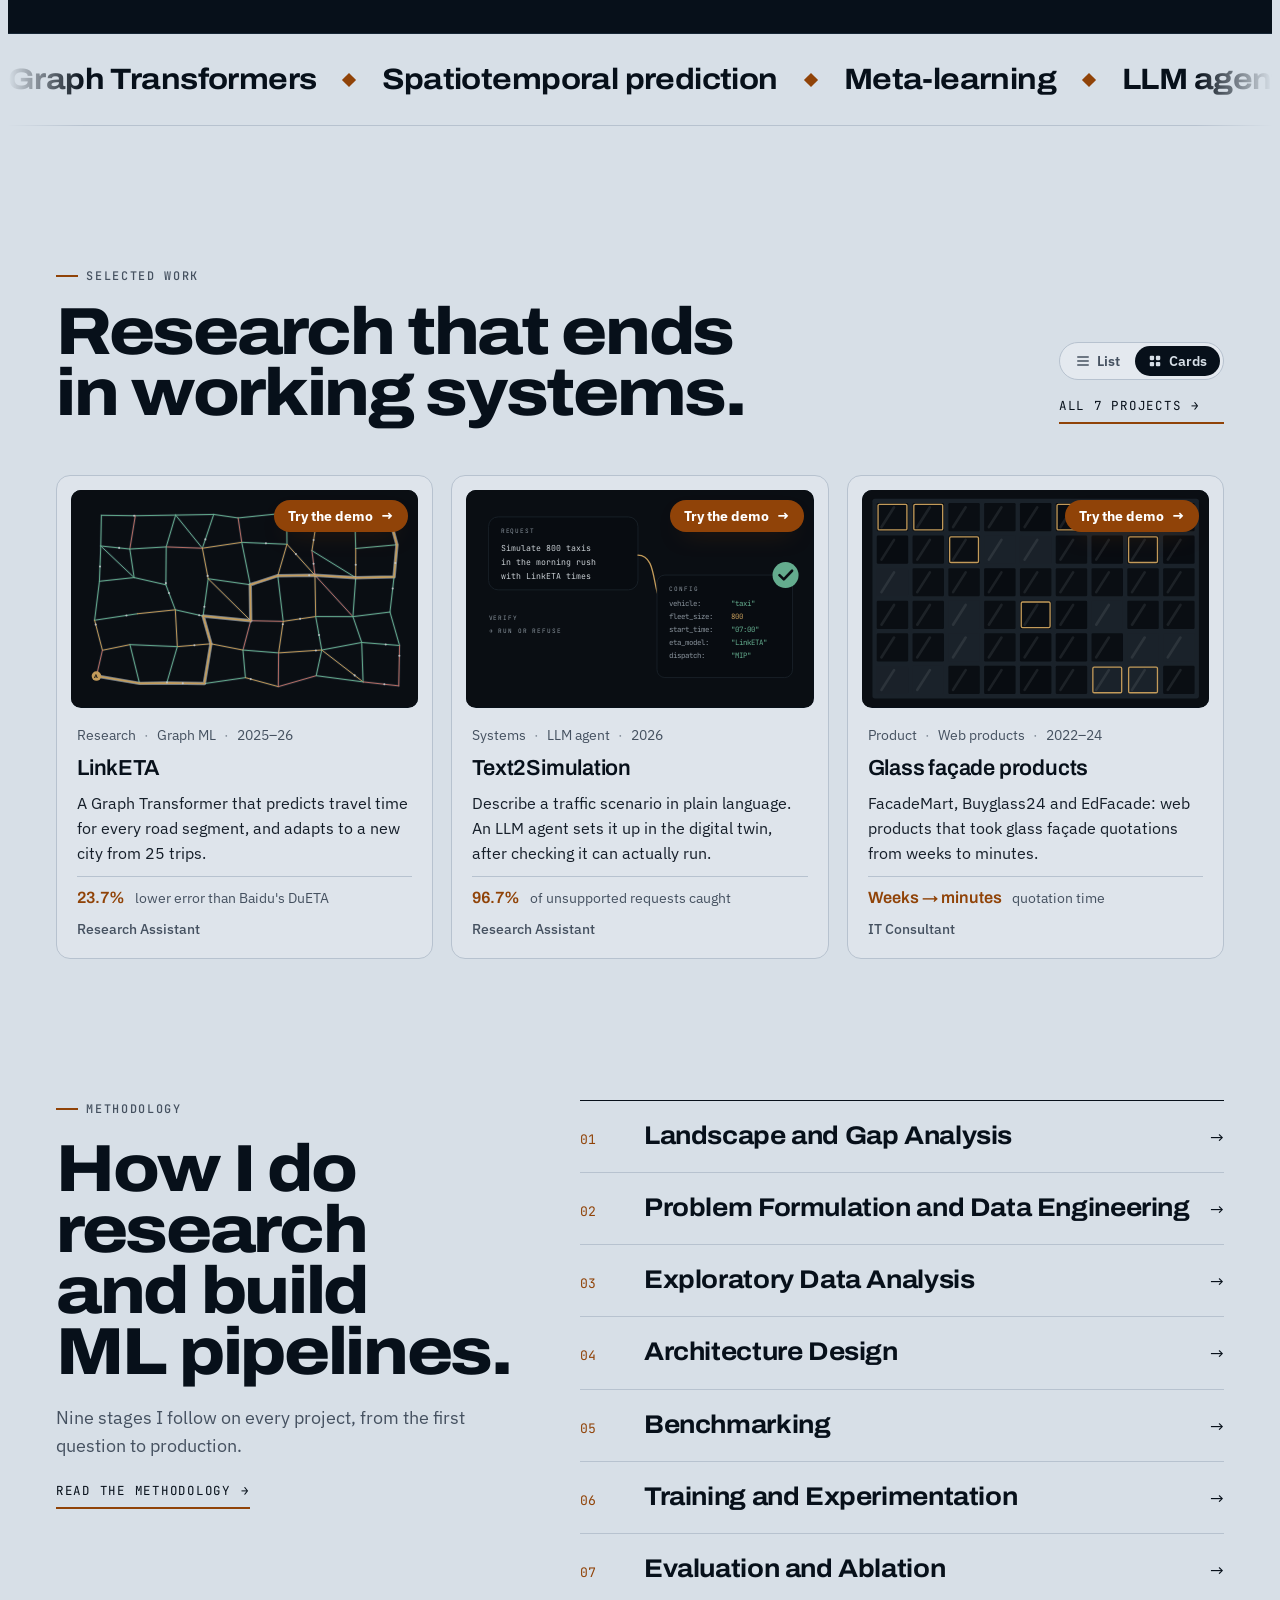
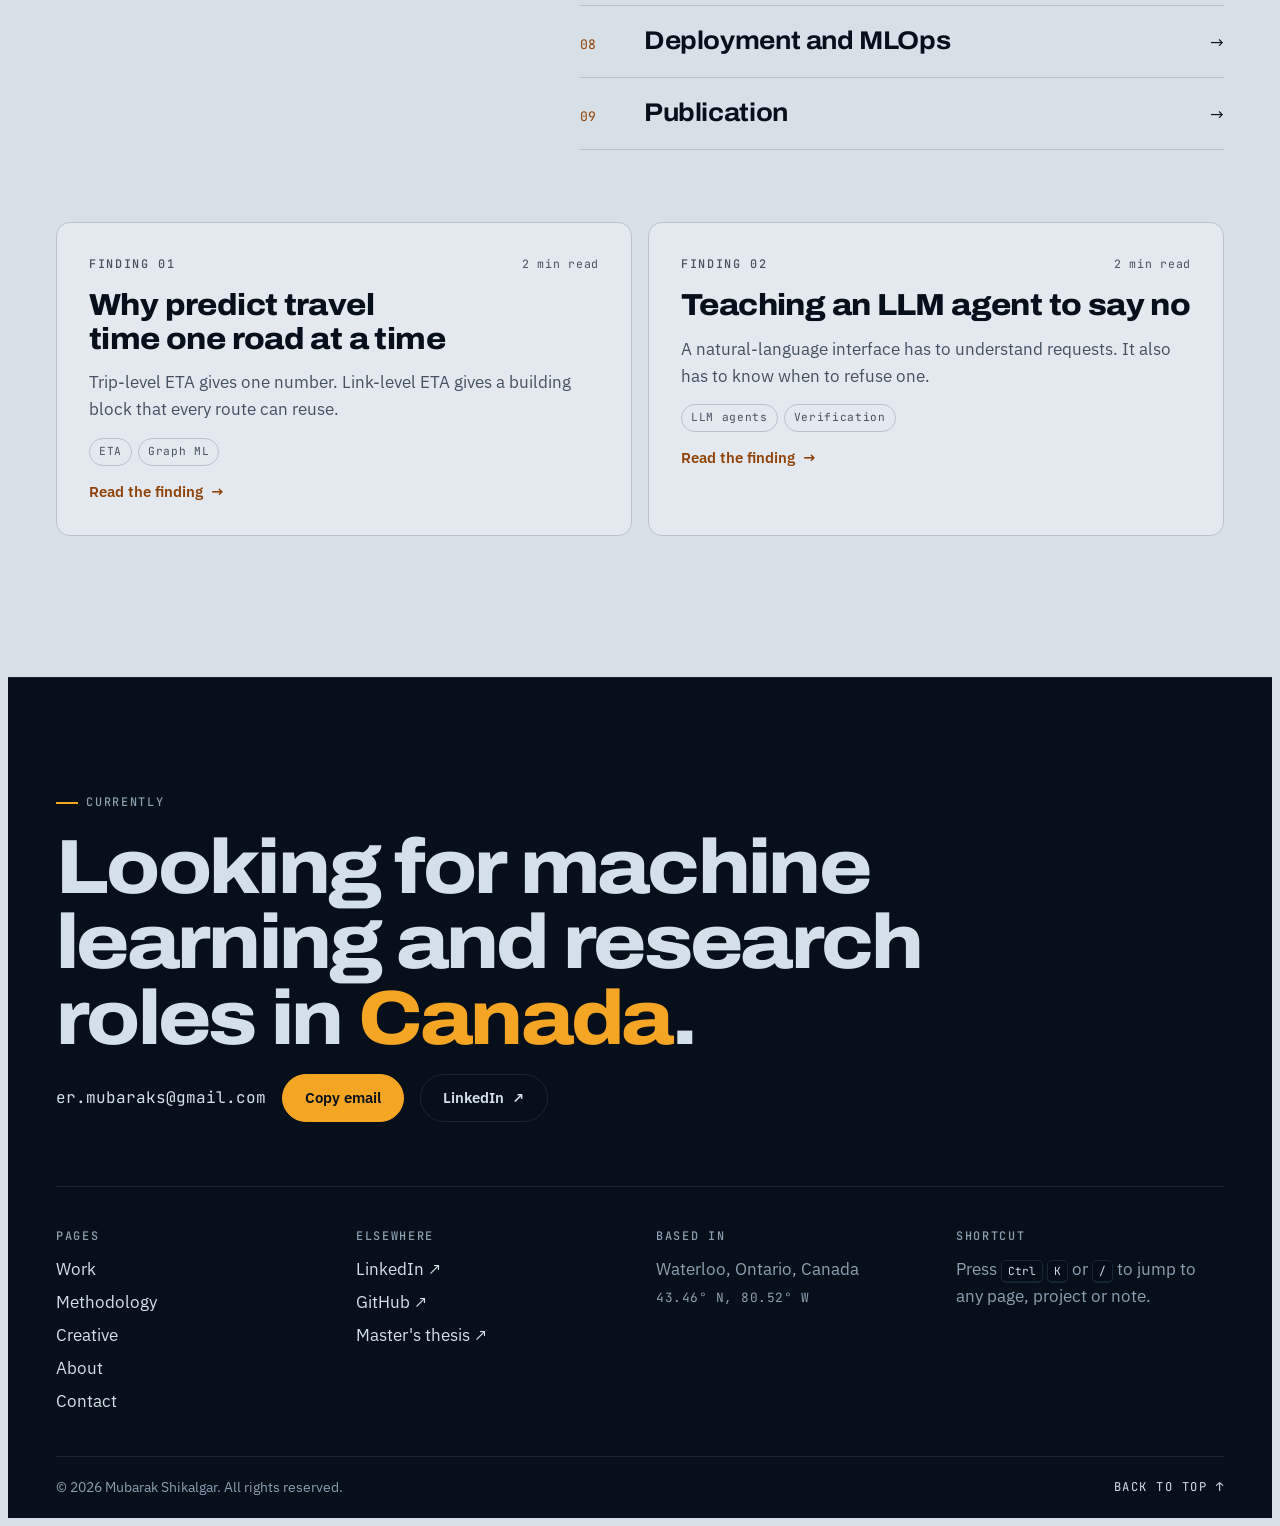
==== commit c52f8b56: "Contact page: the same Get in touch message form as About Co-Authored-By: Claude Opus 5.5 <noreply@a" ====
--- a/index.html
+++ b/index.html
@@ -8,7 +8,7 @@
 <link rel="preconnect" href="https://fonts.googleapis.com">
 <link rel="preconnect" href="https://fonts.gstatic.com" crossorigin>
 <link rel="stylesheet" href="https://fonts.googleapis.com/css2?family=Archivo:wdth,wght@62..125,100..900&family=IBM+Plex+Sans:ital,wght@0,400;0,500;0,600;0,700;1,400&family=JetBrains+Mono:wght@400;500;600&family=Source+Serif+4:ital,opsz,wght@0,8..60,400;0,8..60,600;1,8..60,400&display=swap">
-<link rel="stylesheet" href="assets/site.css?v=41208f0578">
+<link rel="stylesheet" href="assets/site.css?v=579581ea4c">
 <script>
   (function () {
     try {
@@ -145,9 +145,9 @@
 <div class="toast" id="toast" role="status" aria-live="polite"></div>
 
 <script src="assets/content.js?v=4a6d75abc6"></script>
-<script src="assets/views.js?v=36243798c3"></script>
+<script src="assets/views.js?v=eb6bbaec1a"></script>
 <script src="assets/demos.js?v=dd2fbd524c"></script>
 <script src="assets/learn-map.js?v=5c0a183961"></script>
-<script src="assets/app.js?v=cda32d3f91"></script>
+<script src="assets/app.js?v=4e5c46a2a8"></script>
 </body>
 </html>
--- a/assets/site.css
+++ b/assets/site.css
@@ -997,6 +997,7 @@
 .contact-card-title { font-family: var(--display); font-weight: 700; font-stretch: 104%; font-size: 1.3rem; overflow-wrap: anywhere; }
 .contact-card .arr { position: absolute; top: 22px; right: 22px; color: var(--accent); }
 a.contact-card:hover .arr { transform: translate(3px, -3px); }
+.contact-touch { padding-top: clamp(40px, 5vw, 64px); }  /* same "Get in touch" box as About, under the contact cards */
 .reasons { padding-bottom: clamp(80px, 10vw, 140px); }
 
 /* ---------- Poems and Photography (calm pages) ---------- */
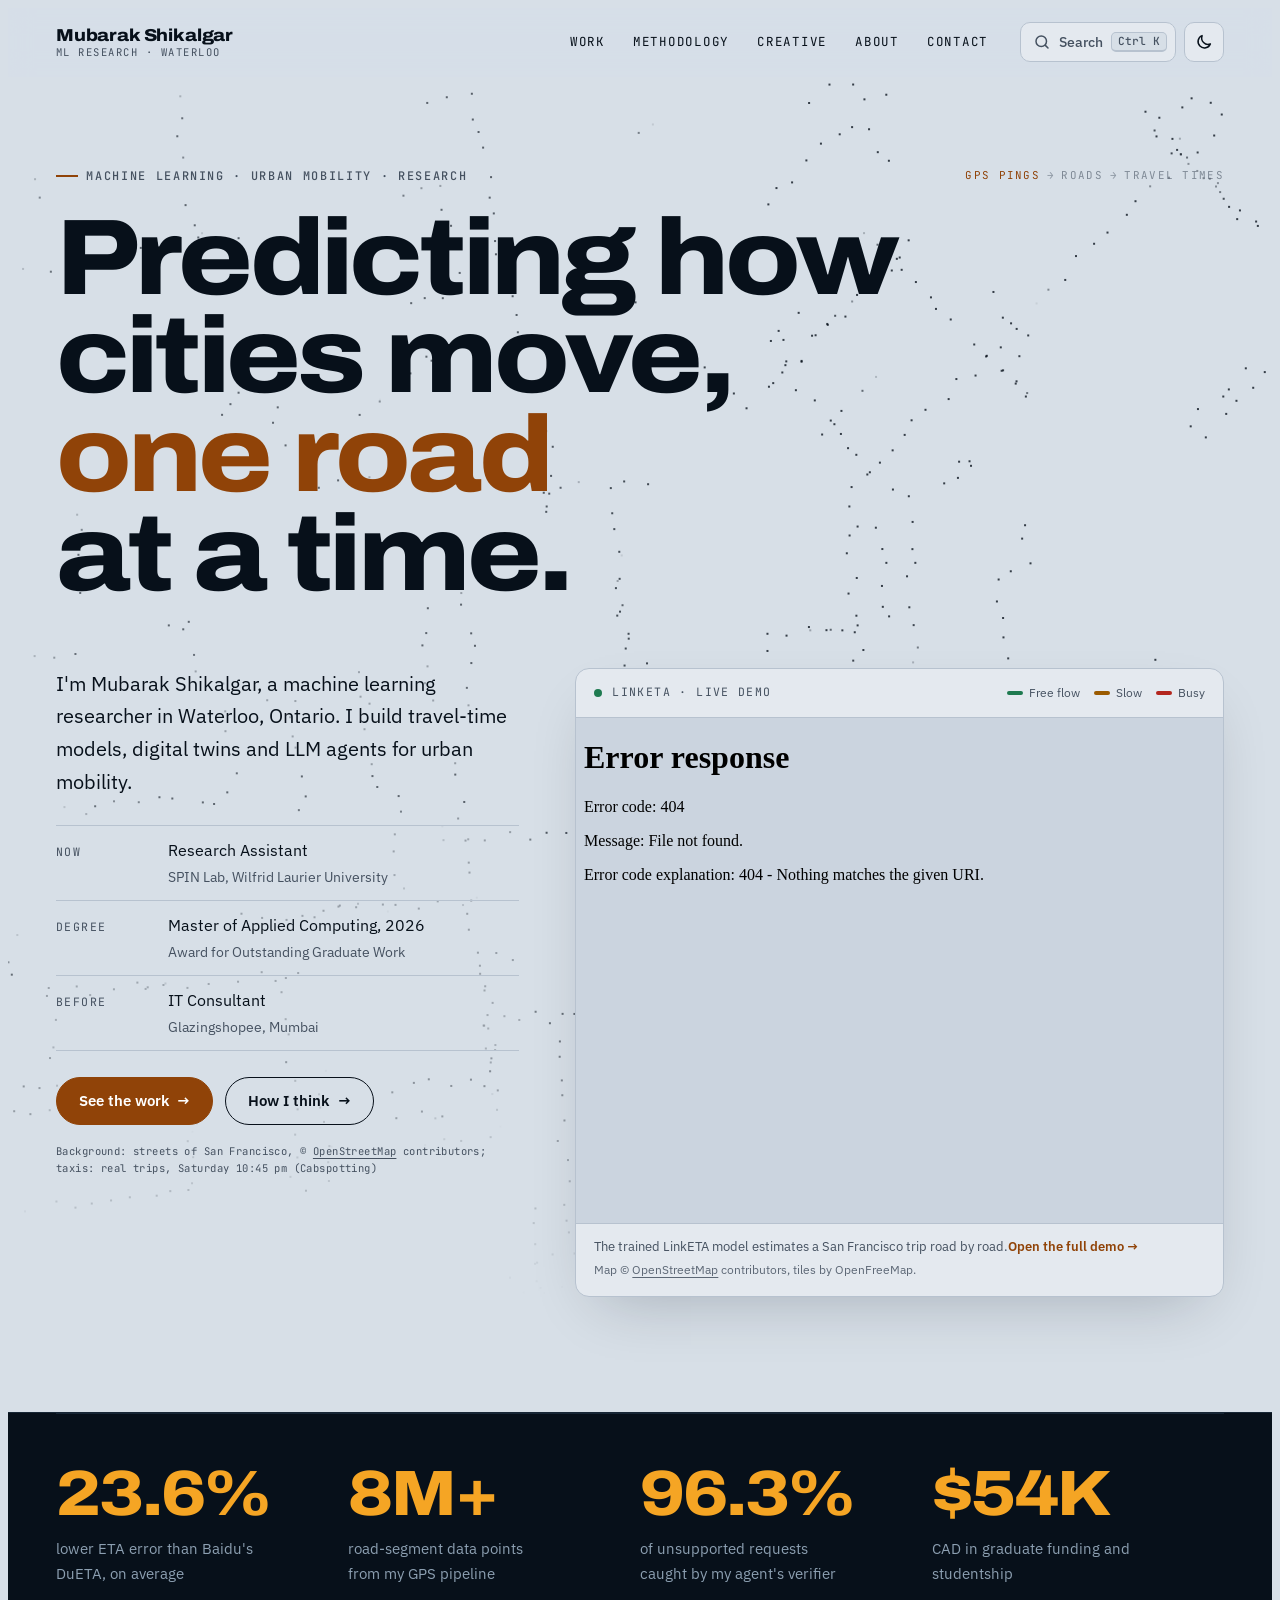
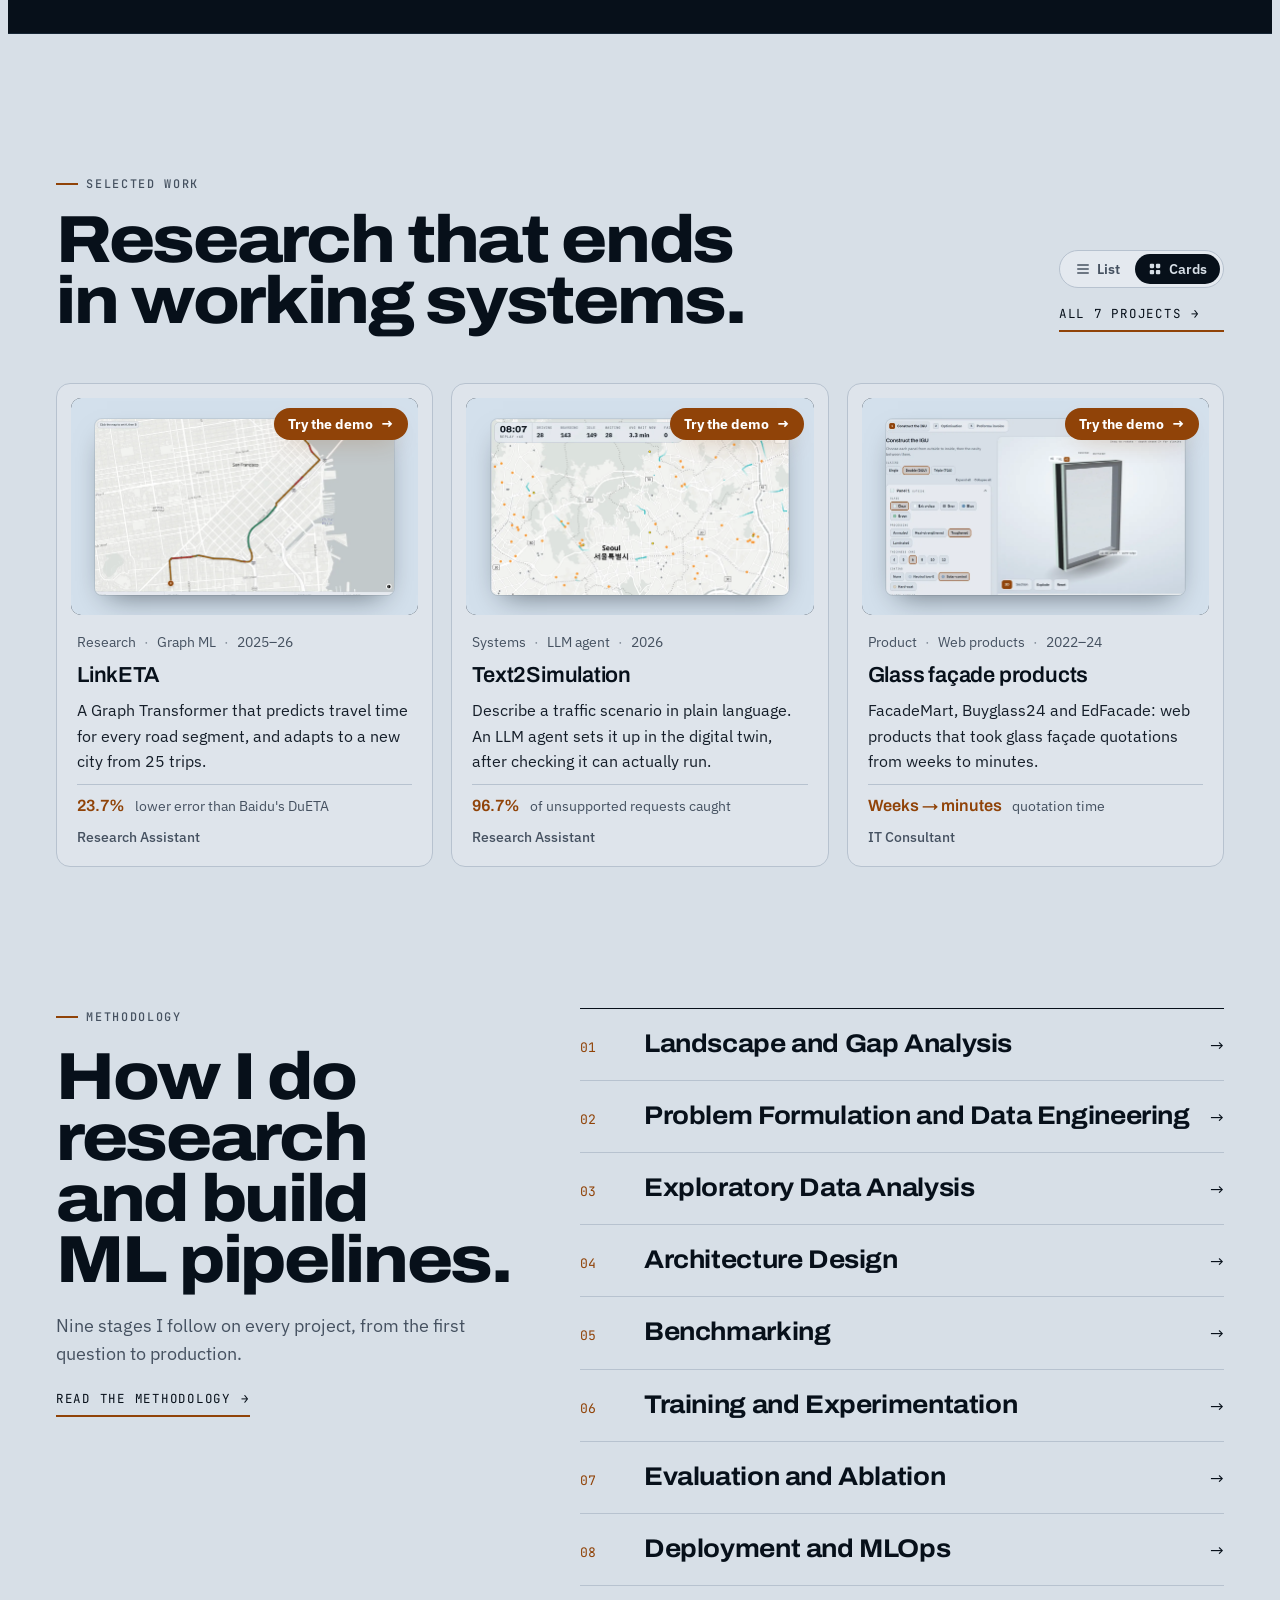
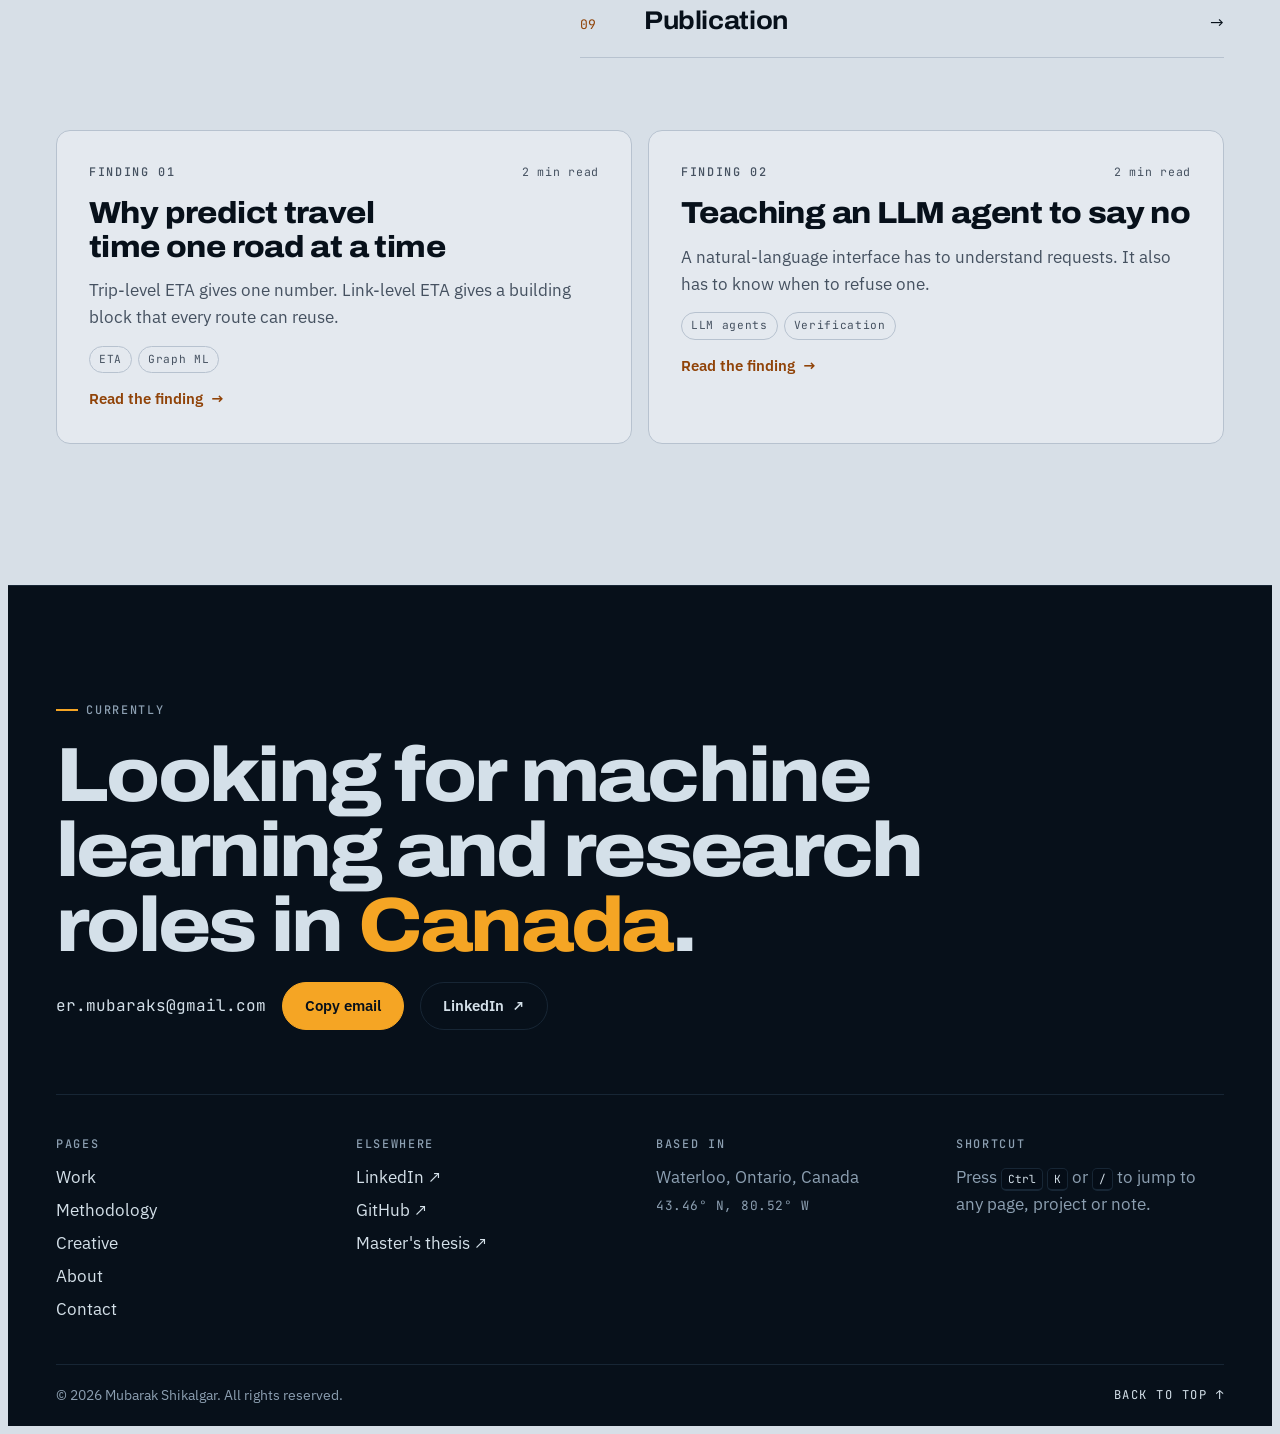
==== commit 225a2464: "Project pictures: demo screenshots and project figures in a soft frame; MetaETA illustration and cre" ====
--- a/index.html
+++ b/index.html
@@ -8,7 +8,7 @@
 <link rel="preconnect" href="https://fonts.googleapis.com">
 <link rel="preconnect" href="https://fonts.gstatic.com" crossorigin>
 <link rel="stylesheet" href="https://fonts.googleapis.com/css2?family=Archivo:wdth,wght@62..125,100..900&family=IBM+Plex+Sans:ital,wght@0,400;0,500;0,600;0,700;1,400&family=JetBrains+Mono:wght@400;500;600&family=Source+Serif+4:ital,opsz,wght@0,8..60,400;0,8..60,600;1,8..60,400&display=swap">
-<link rel="stylesheet" href="assets/site.css?v=579581ea4c">
+<link rel="stylesheet" href="assets/site.css?v=6919448f2b">
 <script>
   (function () {
     try {
@@ -144,8 +144,8 @@
 
 <div class="toast" id="toast" role="status" aria-live="polite"></div>
 
-<script src="assets/content.js?v=4a6d75abc6"></script>
-<script src="assets/views.js?v=eb6bbaec1a"></script>
+<script src="assets/content.js?v=c3fdabcff5"></script>
+<script src="assets/views.js?v=f041ece361"></script>
 <script src="assets/demos.js?v=dd2fbd524c"></script>
 <script src="assets/learn-map.js?v=5c0a183961"></script>
 <script src="assets/app.js?v=4e5c46a2a8"></script>
--- a/assets/site.css
+++ b/assets/site.css
@@ -1365,3 +1365,47 @@
   .work-list[data-view="list"] .work-meta { display: grid; gap: 2px; align-self: center; }
   .work-list[data-view="list"] .work-meta span + span::before { content: none; }
 }
+
+/* ---------- Project pictures: demo screenshots and paper tiles in one soft frame (2026-11-23) ---------- */
+:root { --frame-bg: #D3E0EC; --paper-bg: #FBFCFE; --paper-ink: #16222F; --paper-venue: #904308; }
+@media (prefers-color-scheme: dark) { :root:not([data-theme="light"]) { --frame-bg: #11253B; --paper-bg: #DCE4EC; } }
+:root[data-theme="dark"] { --frame-bg: #11253B; --paper-bg: #DCE4EC; }
+.cover-frame { display: flex; width: 100%; height: 100%; overflow: hidden; background: var(--frame-bg); }
+/* screenshot: day and night versions, the page's theme shows one */
+.cover-shot { align-items: center; justify-content: center; padding: 6% 7%; }
+.cover-shot img { display: block; width: 100%; height: 100%; object-fit: cover; object-position: top center; border-radius: 7px;
+  box-shadow: 0 12px 28px -12px rgba(6, 14, 24, .55), 0 0 0 1px rgba(6, 14, 24, .08); transition: transform .6s var(--ease); }
+.cover-shot .shot-dark { display: none; }
+@media (prefers-color-scheme: dark) {
+  :root:not([data-theme="light"]) .cover-shot .shot-light { display: none; }
+  :root:not([data-theme="light"]) .cover-shot .shot-dark { display: block; }
+}
+:root[data-theme="dark"] .cover-shot .shot-light { display: none; }
+:root[data-theme="dark"] .cover-shot .shot-dark { display: block; }
+/* figures from the project folders (white paper figures, one version): a touch dimmer at night so they don't glare */
+@media (prefers-color-scheme: dark) { :root:not([data-theme="light"]) .cover-figure img { filter: brightness(.9); } }
+:root[data-theme="dark"] .cover-figure img { filter: brightness(.9); }
+/* paper tile: the top of a typeset page, venue and title, a few faint lines of text */
+.cover-paper { justify-content: center; align-items: flex-start; padding-top: 7%; }
+/* every size inside the sheet is a share of the sheet's width (cqw), so the page looks the same in a card or a banner */
+.paper-sheet { container-type: inline-size; width: 58%; min-height: 125%; border-radius: 5px 5px 0 0; background: var(--paper-bg); color: var(--paper-ink);
+  box-shadow: 0 14px 30px -14px rgba(6, 14, 24, .55); transition: transform .6s var(--ease); }
+.paper-inner { display: flex; flex-direction: column; gap: 5cqw; padding: 10cqw 10cqw 0; }
+.paper-venue { font-family: var(--mono); font-size: 4.2cqw; letter-spacing: 0.06em; text-transform: uppercase; color: var(--paper-venue); }
+.paper-title { font-family: var(--serif); font-weight: 600; font-size: 8.8cqw; line-height: 1.2; letter-spacing: -0.005em; }
+.paper-lines { display: grid; gap: 3.6cqw; margin-top: 1cqw; }
+.paper-lines i { display: block; height: 2.4cqw; border-radius: 2px; background: color-mix(in srgb, var(--paper-ink) 13%, transparent); }
+.paper-lines i:nth-child(3n) { width: 86%; }
+.paper-lines i:last-child { width: 60%; }
+.cs-cover .paper-sheet { width: 30%; }                    /* the wide banner on a case study page */
+/* licence credit for an openly licensed photo: a small chip on the picture, the full linked credit under a case study banner */
+.cover-figure { position: relative; }
+.cover-credit { position: absolute; right: 9%; bottom: 9%; padding: 2px 7px; border-radius: 6px; background: rgba(255, 255, 255, .85);
+  color: #3D4A57; font-family: var(--sans); font-size: 10px; line-height: 1.5; pointer-events: none; }
+.cs-cover-credit { margin: 8px 2px 0; font-size: 0.78rem; color: var(--muted); }
+.cs-cover .cover-credit { display: none; }                 /* the full credit sits under the banner */
+.cs-cover-credit a { color: inherit; }
+.cs-cover .cover-shot { padding: 4% 6%; }
+.cs-cover .cover-shot img { object-fit: contain; box-shadow: none; }   /* show the whole figure, centred in the banner */
+.work-row:hover .cover-shot img, .mini-card:hover .cover-shot img, .from-project a:hover .cover-shot img,
+.work-row:hover .paper-sheet, .mini-card:hover .paper-sheet, .from-project a:hover .paper-sheet { transform: translateY(-4px); }
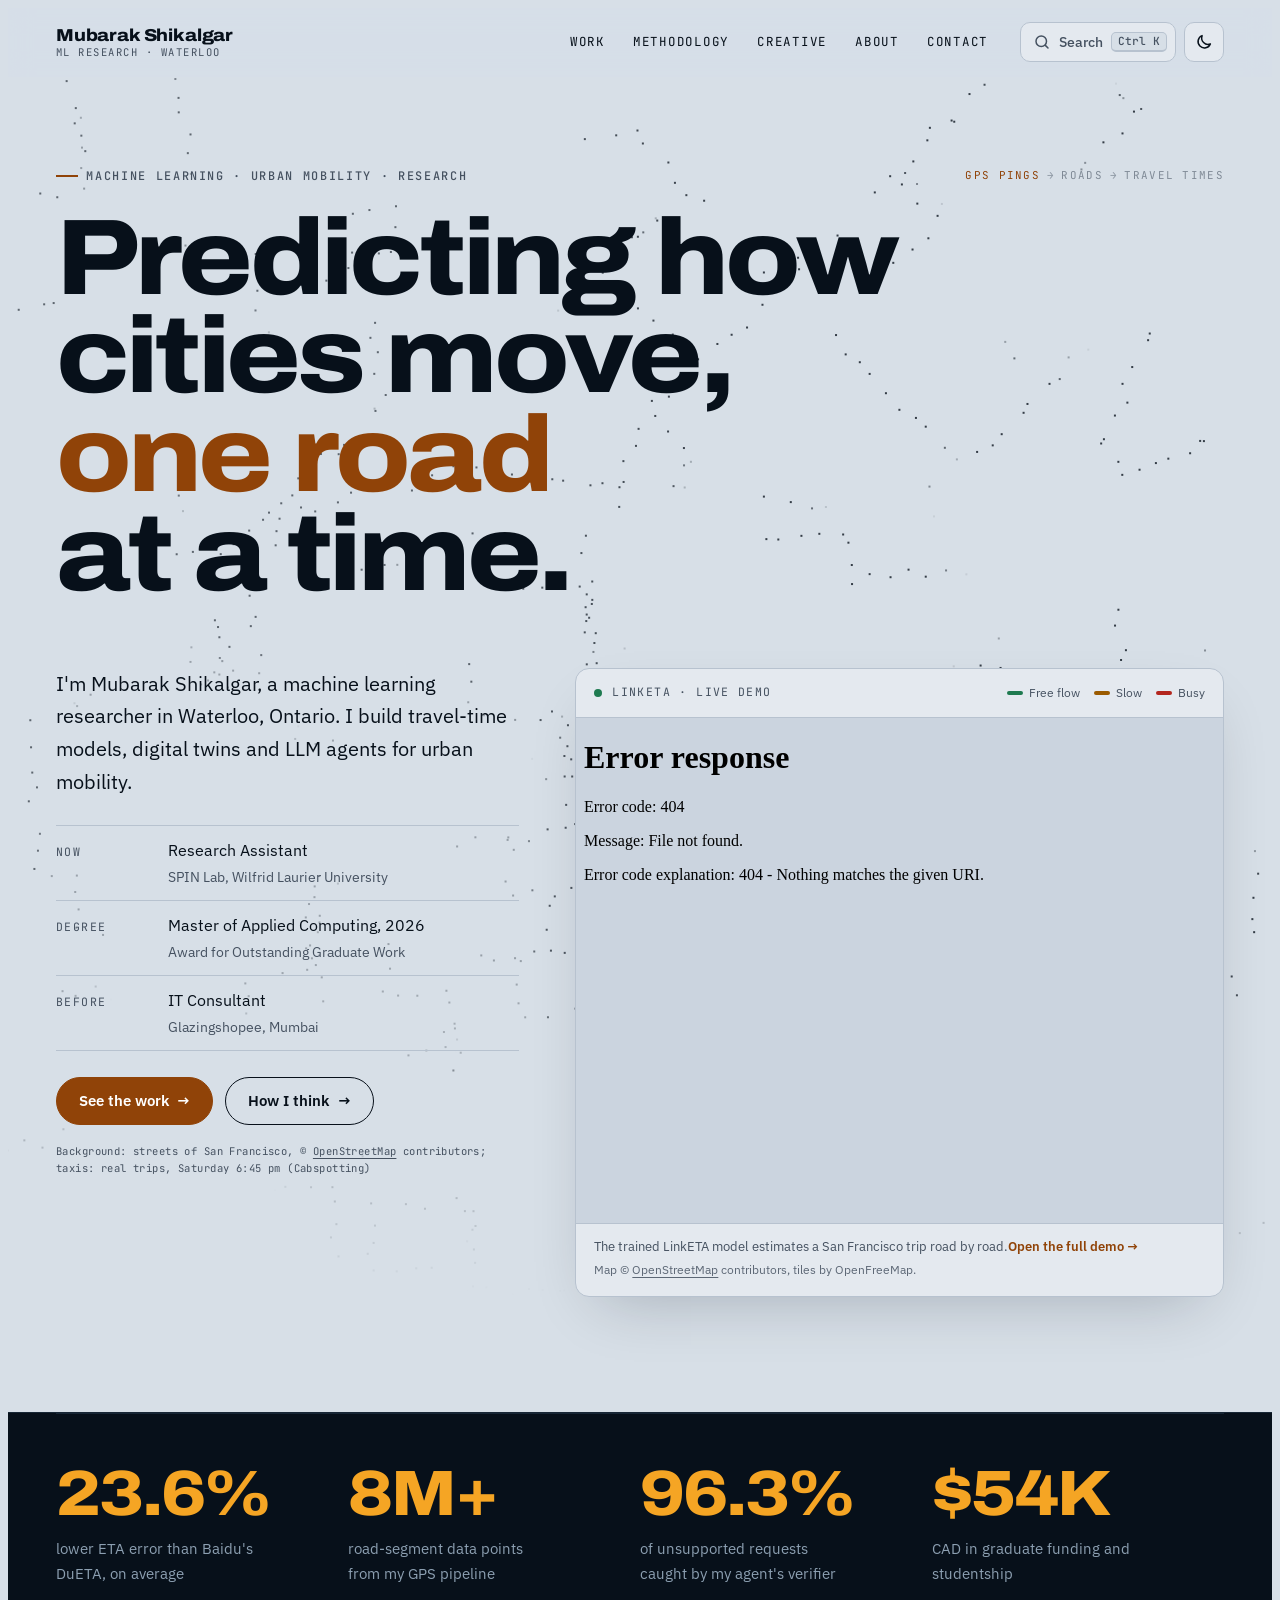
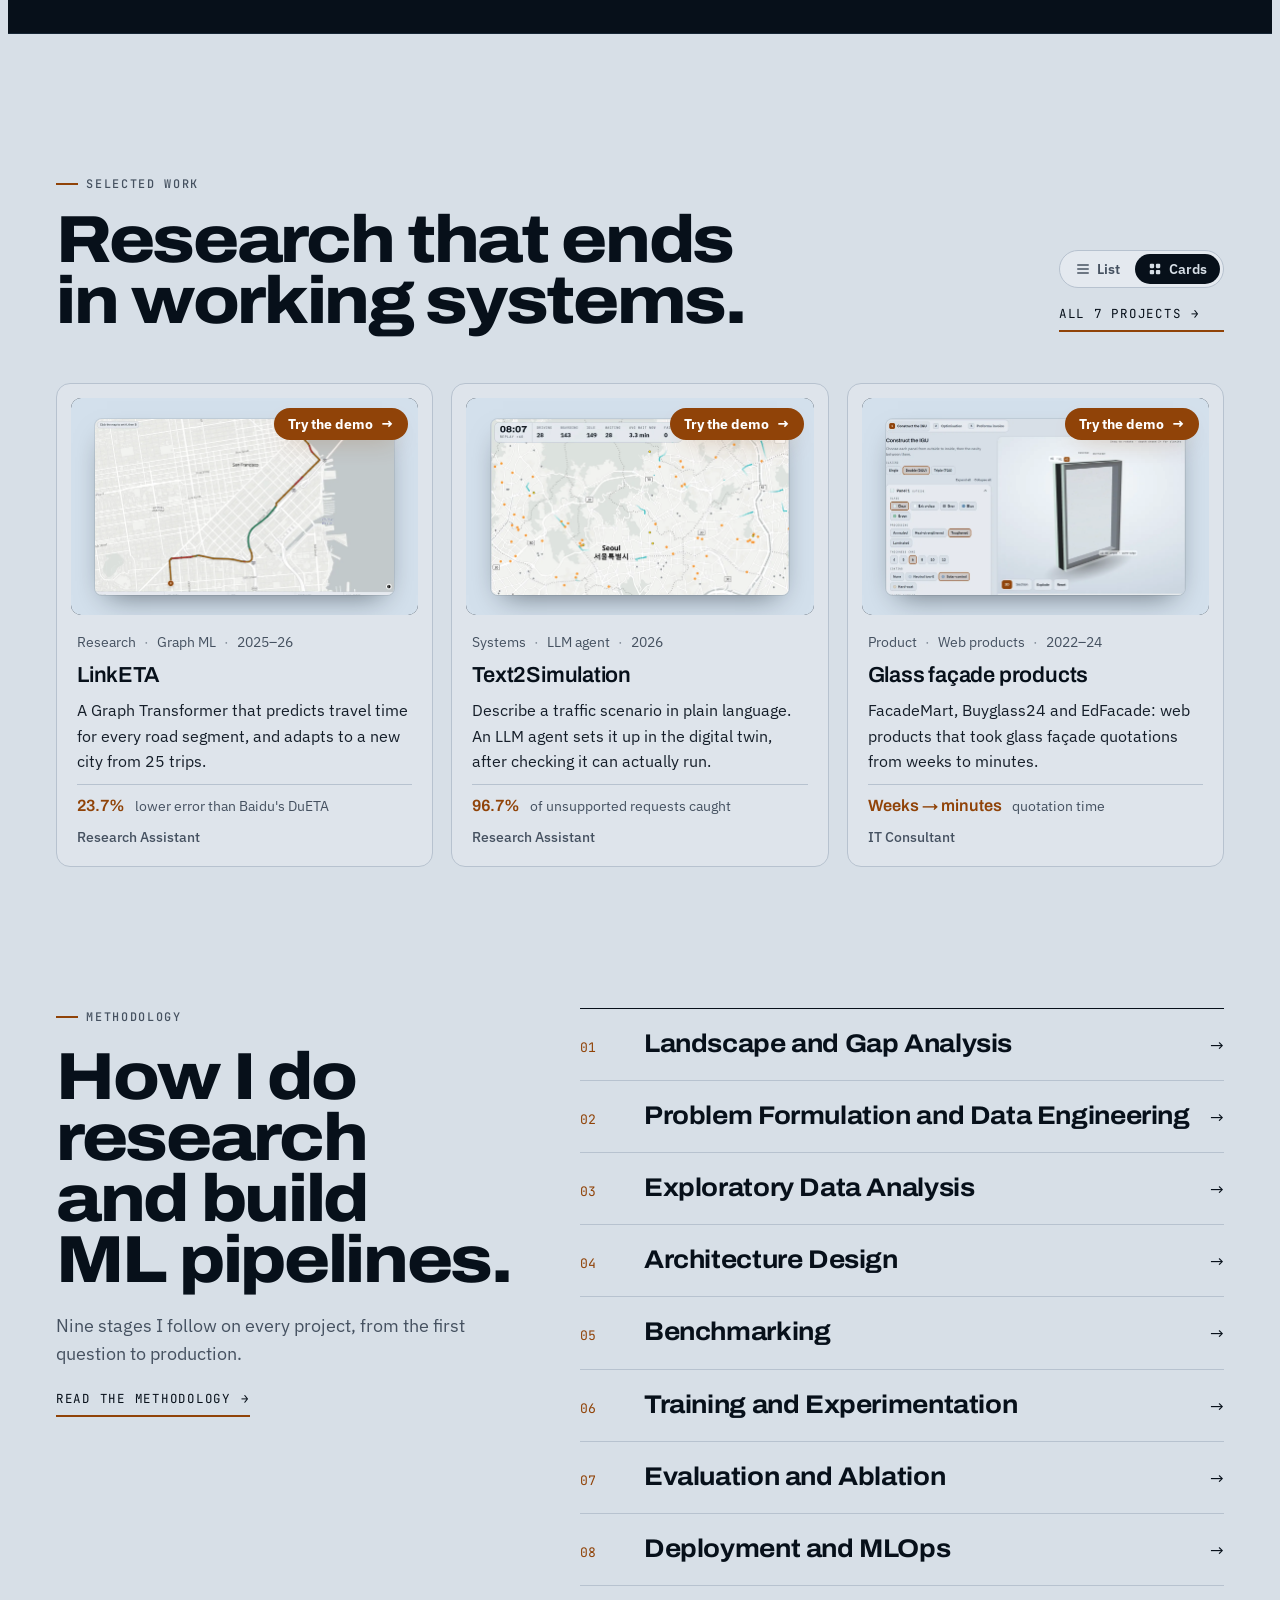
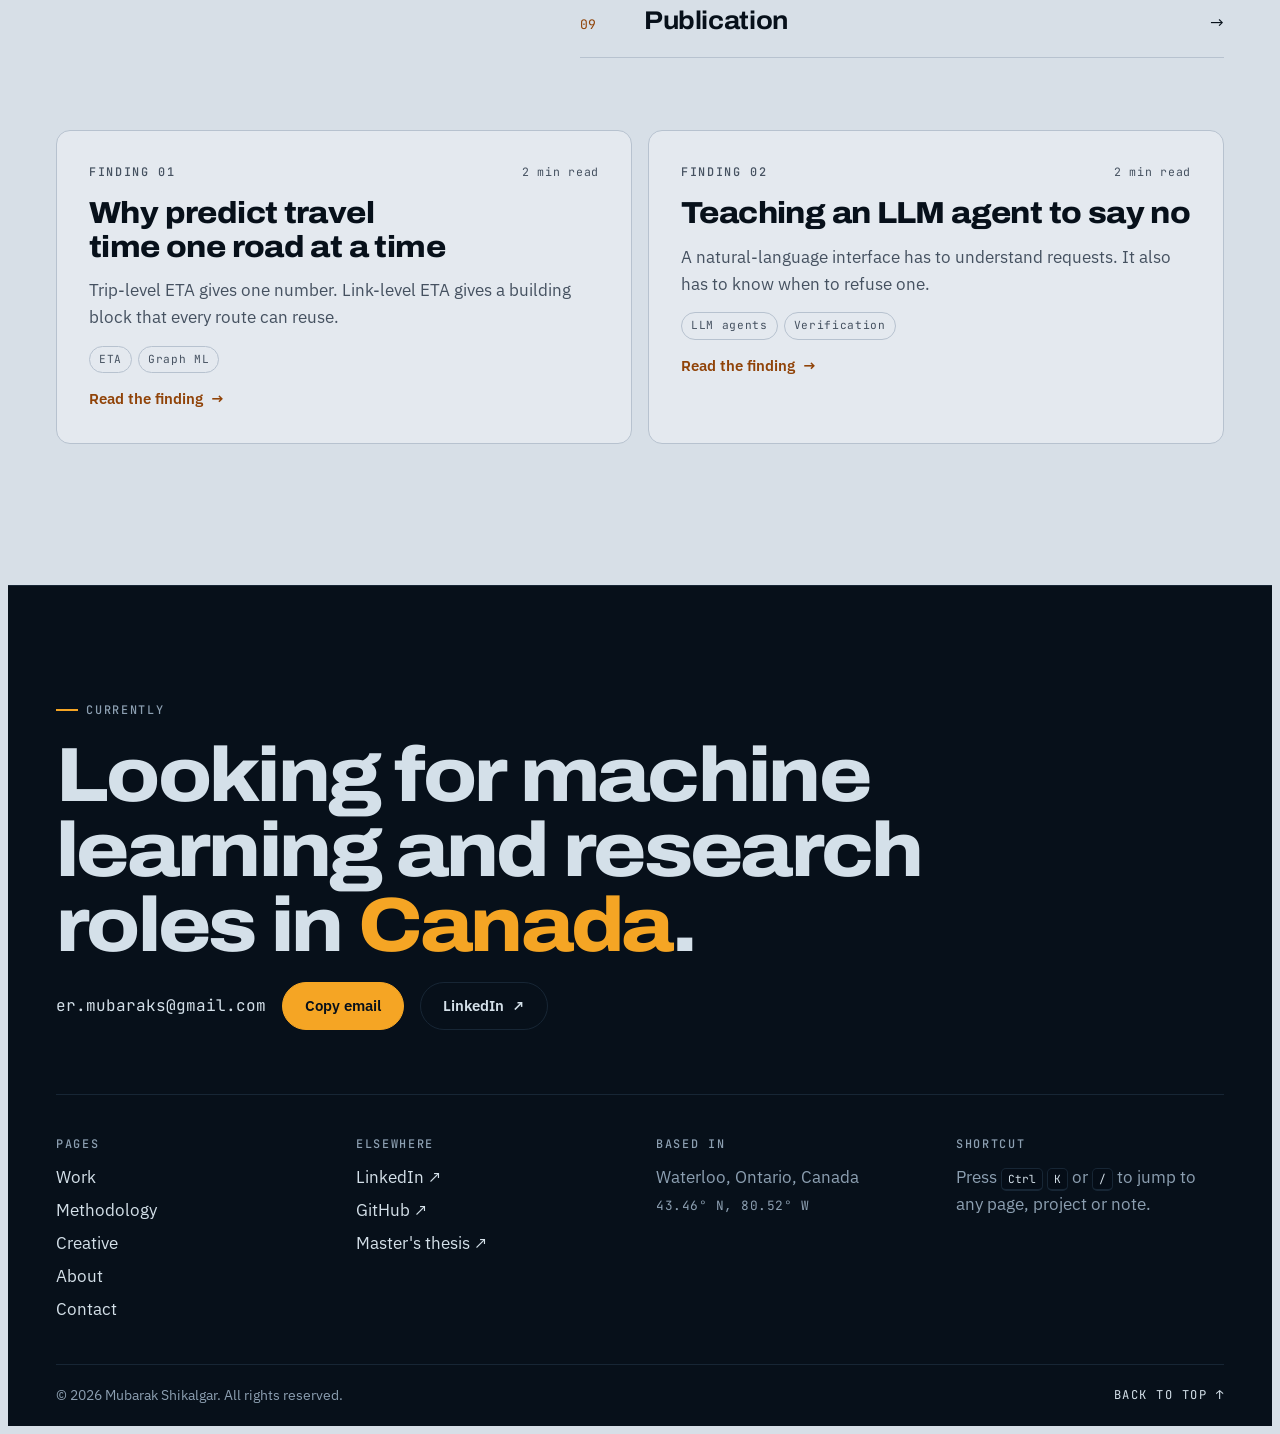
==== commit 5cf0faca: "Rename project: Affect recognition by Socially Assistive Robots Co-Authored-By: Claude Opus 5.5 <nor" ====
--- a/index.html
+++ b/index.html
@@ -144,7 +144,7 @@
 
 <div class="toast" id="toast" role="status" aria-live="polite"></div>
 
-<script src="assets/content.js?v=c3fdabcff5"></script>
+<script src="assets/content.js?v=73693a292e"></script>
 <script src="assets/views.js?v=f041ece361"></script>
 <script src="assets/demos.js?v=dd2fbd524c"></script>
 <script src="assets/learn-map.js?v=5c0a183961"></script>
